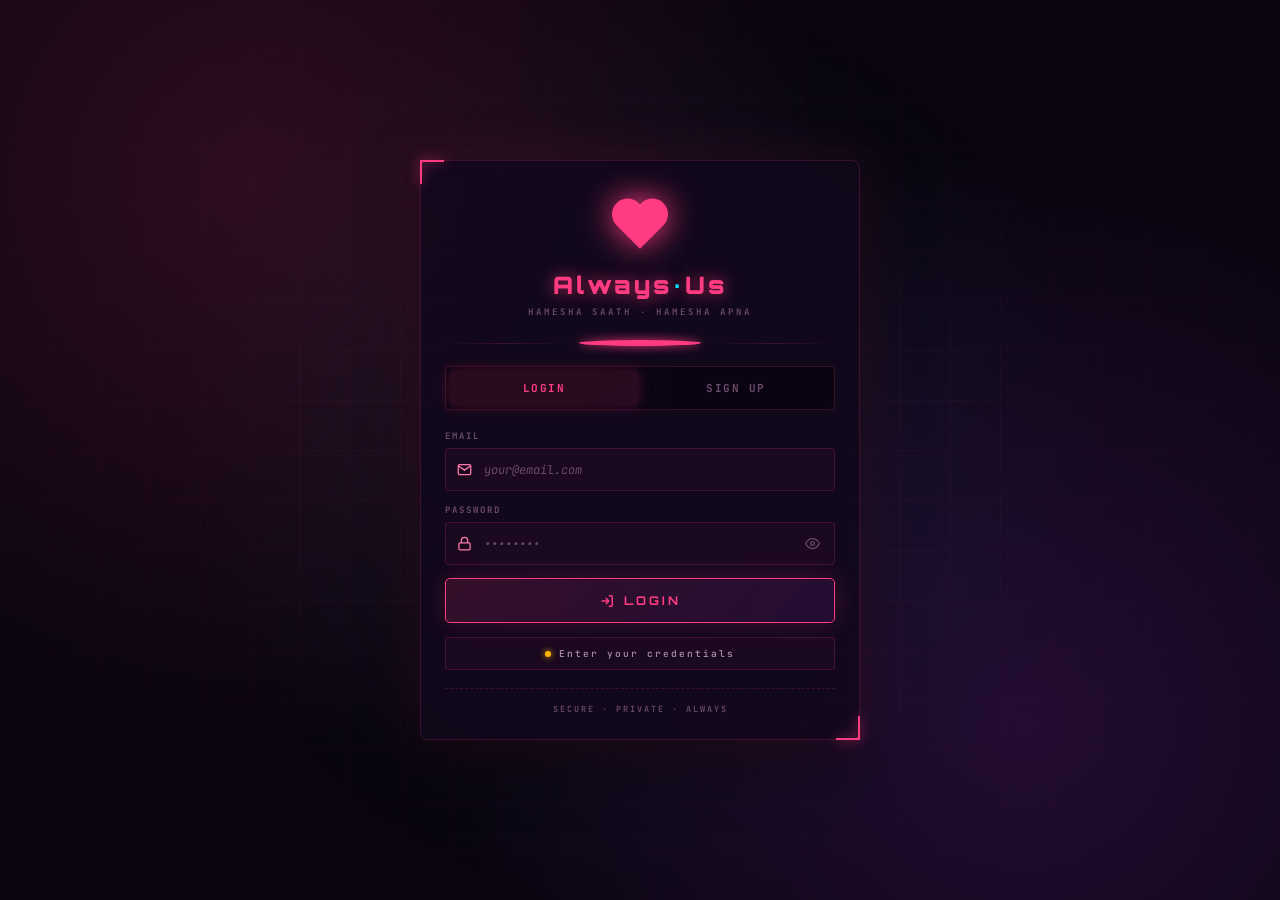
==== chat.html @ 8a45453f "Add files via upload" ====
<!DOCTYPE html>
<html lang="en">
<head>
<meta charset="UTF-8">
<meta name="viewport" content="width=device-width, initial-scale=1.0, maximum-scale=1.0, user-scalable=no">
<meta name="theme-color" content="#0a0510">
<title>AlwaysUs — Chat</title>
<link rel="stylesheet" href="style.css">
<link href="https://fonts.googleapis.com/css2?family=JetBrains+Mono:wght@300;400;500;600;700&family=Orbitron:wght@400;500;700;900&family=Cormorant+Garamond:wght@400;600;700&display=swap" rel="stylesheet">
</head>
<body>

<div class="bg-glow"></div>
<div class="bg-grid"></div>

<div class="chat-app">

  <!-- TOPBAR -->
  <header class="chat-topbar">
    <button class="back-btn" onclick="goBack()">
      <svg viewBox="0 0 24 24" fill="none" stroke="currentColor" stroke-width="2">
        <polyline points="15 18 9 12 15 6"/>
      </svg>
    </button>
    <div class="chat-avatar" id="chatAvatar">A</div>
    <div class="chat-info">
      <div class="chat-name" id="chatName">Aria</div>
      <div class="chat-status" id="chatStatus">Online</div>
    </div>
    <button class="menu-btn" onclick="toggleMenu()">
      <svg viewBox="0 0 24 24" fill="none" stroke="currentColor" stroke-width="2">
        <circle cx="12" cy="12" r="1"/>
        <circle cx="12" cy="5" r="1"/>
        <circle cx="12" cy="19" r="1"/>
      </svg>
    </button>
  </header>

  <!-- MENU DROPDOWN -->
  <div class="chat-menu" id="chatMenu">
    <div class="menu-item" onclick="changeRole()">
      <svg viewBox="0 0 24 24" fill="none" stroke="currentColor" stroke-width="2">
        <path d="M17 21v-2a4 4 0 0 0-4-4H5a4 4 0 0 0-4 4v2"/>
        <circle cx="9" cy="7" r="4"/>
      </svg>
      Change Role
    </div>
    <div class="menu-item" onclick="clearChat()">
      <svg viewBox="0 0 24 24" fill="none" stroke="currentColor" stroke-width="2">
        <polyline points="3 6 5 6 21 6"/>
        <path d="M19 6l-1 14a2 2 0 0 1-2 2H8a2 2 0 0 1-2-2L5 6"/>
      </svg>
      Clear Chat
    </div>
    <div class="menu-item danger" onclick="logout()">
      <svg viewBox="0 0 24 24" fill="none" stroke="currentColor" stroke-width="2">
        <path d="M9 21H5a2 2 0 0 1-2-2V5a2 2 0 0 1 2-2h4"/>
        <polyline points="16 17 21 12 16 7"/>
        <line x1="21" y1="12" x2="9" y2="12"/>
      </svg>
      Logout
    </div>
  </div>

  <!-- CHAT AREA -->
  <div class="chat-area" id="chatArea">
    <div class="welcome-msg">
      <div class="welcome-icon">
        <svg viewBox="0 0 24 24" fill="none" stroke="currentColor" stroke-width="1.5">
          <path d="M20.84 4.61a5.5 5.5 0 0 0-7.78 0L12 5.67l-1.06-1.06a5.5 5.5 0 0 0-7.78 7.78l1.06 1.06L12 21.23l7.78-7.78 1.06-1.06a5.5 5.5 0 0 0 0-7.78z" fill="currentColor"/>
        </svg>
      </div>
      <div class="welcome-text">Baat shuru karo 💕</div>
    </div>
  </div>

  <!-- TYPING INDICATOR -->
  <div class="typing-indicator" id="typingIndicator">
    <div class="typing-avatar" id="typingAvatar">A</div>
    <div class="typing-dots">
      <span></span><span></span><span></span>
    </div>
  </div>

  <!-- INPUT AREA -->
  <div class="chat-input-area">
    <button class="attach-btn" onclick="showAttachMenu()">
      <svg viewBox="0 0 24 24" fill="none" stroke="currentColor" stroke-width="2">
        <line x1="12" y1="5" x2="12" y2="19"/>
        <line x1="5" y1="12" x2="19" y2="12"/>
      </svg>
    </button>
    <input type="text" id="messageInput" placeholder="Message likho..." autocomplete="off"/>
    <button class="send-btn" onclick="sendMessage()">
      <svg viewBox="0 0 24 24" fill="none" stroke="currentColor" stroke-width="2">
        <line x1="22" y1="2" x2="11" y2="13"/>
        <polygon points="22 2 15 22 11 13 2 9 22 2"/>
      </svg>
    </button>
  </div>

  <!-- ATTACH MENU -->
  <div class="attach-menu" id="attachMenu">
    <div class="attach-item" onclick="document.getElementById('photoInput').click()">
      <svg viewBox="0 0 24 24" fill="none" stroke="currentColor" stroke-width="2">
        <rect x="3" y="3" width="18" height="18" rx="2"/>
        <circle cx="8.5" cy="8.5" r="1.5"/>
        <polyline points="21 15 16 10 5 21"/>
      </svg>
      <span>Photo</span>
    </div>
    <div class="attach-item" onclick="document.getElementById('fileInput').click()">
      <svg viewBox="0 0 24 24" fill="none" stroke="currentColor" stroke-width="2">
        <path d="M14 2H6a2 2 0 0 0-2 2v16a2 2 0 0 0 2 2h12a2 2 0 0 0 2-2V8z"/>
        <polyline points="14 2 14 8 20 8"/>
      </svg>
      <span>File</span>
    </div>
  </div>

  <input type="file" id="photoInput" accept="image/*" style="display:none" onchange="handlePhoto(event)"/>
  <input type="file" id="fileInput" accept=".pdf,.doc,.docx,.txt" style="display:none" onchange="handleFile(event)"/>

</div>

<script src="app.js"></script>
<script>
initHearts();
initChat();
</script>
</body>
</html>
---- style.css ----
:root {
  --bg-0: #0a0510;
  --bg-1: #12081c;
  --panel: rgba(18, 8, 28, 0.85);
  --panel-2: rgba(22, 10, 34, 0.95);
  --border: rgba(255, 60, 130, 0.18);
  --border-hi: rgba(255, 60, 130, 0.45);
  --pink: #ff3c82;
  --pink-2: #ff7bac;
  --purple: #b537f2;
  --cyan: #00e5ff;
  --text: #f5e6f0;
  --text-2: #a888a8;
  --text-3: #6b4a6b;
  --mono: 'JetBrains Mono', monospace;
  --disp: 'Orbitron', sans-serif;
  --serif: 'Cormorant Garamond', serif;
}

* { margin: 0; padding: 0; box-sizing: border-box; -webkit-tap-highlight-color: transparent; }

html, body {
  min-height: 100vh;
  background: var(--bg-0);
  color: var(--text);
  font-family: var(--mono);
  overflow-x: hidden;
}

/* BACKGROUNDS */
.bg-glow {
  position: fixed; inset: 0; z-index: 0; pointer-events: none;
  background:
    radial-gradient(circle at 20% 20%, rgba(255, 60, 130, 0.15), transparent 45%),
    radial-gradient(circle at 80% 80%, rgba(181, 55, 242, 0.15), transparent 45%),
    radial-gradient(circle at 50% 50%, rgba(0, 229, 255, 0.06), transparent 60%);
}
.bg-grid {
  position: fixed; inset: 0; z-index: 0; pointer-events: none;
  background-image:
    linear-gradient(rgba(255, 60, 130, 0.05) 1px, transparent 1px),
    linear-gradient(90deg, rgba(255, 60, 130, 0.05) 1px, transparent 1px);
  background-size: 50px 50px;
  mask-image: radial-gradient(ellipse at center, black 30%, transparent 90%);
}
.bg-hearts {
  position: fixed; inset: 0; z-index: 0; pointer-events: none;
  overflow: hidden;
}
.heart-float {
  position: absolute;
  color: var(--pink);
  opacity: 0;
  animation: floatUp linear infinite;
  filter: drop-shadow(0 0 8px var(--pink));
}
@keyframes floatUp {
  from { transform: translateY(100vh) rotate(0deg); opacity: 0; }
  10% { opacity: 0.15; }
  90% { opacity: 0.15; }
  to { transform: translateY(-100px) rotate(360deg); opacity: 0; }
}

/* LOGIN/SETUP WRAP */
.wrap {
  position: relative; z-index: 10;
  min-height: 100vh;
  display: flex; align-items: center; justify-content: center;
  padding: 20px;
}
.setup-wrap { padding: 20px 16px 40px; align-items: flex-start; }

.card {
  position: relative;
  width: 100%; max-width: 440px;
  background: var(--panel);
  border: 1px solid var(--border);
  border-radius: 8px;
  padding: 32px 24px 24px;
  backdrop-filter: blur(24px);
  box-shadow: 0 0 60px rgba(255, 60, 130, 0.12), 0 20px 60px rgba(0, 0, 0, 0.6);
  animation: fadeUp 0.6s ease-out;
}
.setup-card { max-width: 560px; padding: 28px 22px 22px; }

@keyframes fadeUp {
  from { opacity: 0; transform: translateY(20px) scale(0.98); }
  to { opacity: 1; transform: translateY(0) scale(1); }
}

.card::before, .card::after {
  content: ''; position: absolute;
  width: 22px; height: 22px;
  border: 2px solid var(--pink);
  pointer-events: none;
  filter: drop-shadow(0 0 6px var(--pink));
}
.card::before { top: -1px; left: -1px; border-right: none; border-bottom: none; }
.card::after { bottom: -1px; right: -1px; border-left: none; border-top: none; }

/* HEAD */
.head { text-align: center; margin-bottom: 22px; }
.heart-logo {
  width: 60px; height: 60px;
  margin: 0 auto 14px;
  color: var(--pink);
  filter: drop-shadow(0 0 16px var(--pink));
  animation: beat 1.5s ease-in-out infinite;
}
@keyframes beat {
  0%, 100% { transform: scale(1); }
  50% { transform: scale(1.15); }
}
.head h1 {
  font-family: var(--disp);
  font-size: 24px; font-weight: 900;
  letter-spacing: 3px;
  color: var(--pink);
  text-shadow: 0 0 16px rgba(255, 60, 130, 0.7);
  line-height: 1.1;
}
.head h1 span { color: var(--cyan); margin: 0 2px; }
.head p {
  font-size: 9px; color: var(--text-3);
  letter-spacing: 3px; margin-top: 8px;
  font-weight: 600;
}

/* DIVIDER */
.divider {
  display: flex; align-items: center; gap: 12px;
  margin-bottom: 20px;
}
.divider span {
  flex: 1; height: 1px;
  background: linear-gradient(90deg, transparent, var(--border), transparent);
}
.divider .dot {
  width: 6px; height: 6px;
  border-radius: 50%;
  background: var(--pink);
  box-shadow: 0 0 10px var(--pink);
  animation: pulse 2s infinite;
}
@keyframes pulse {
  0%, 100% { opacity: 1; transform: scale(1); }
  50% { opacity: 0.4; transform: scale(1.3); }
}

/* TABS */
.tabs {
  display: grid; grid-template-columns: 1fr 1fr;
  gap: 4px; margin-bottom: 20px;
  padding: 4px;
  background: rgba(0,0,0,0.35);
  border: 1px solid var(--border);
  border-radius: 4px;
}
.tab-btn {
  padding: 10px;
  background: transparent;
  border: none;
  color: var(--text-3);
  font-family: var(--mono);
  font-size: 11px;
  font-weight: 700;
  letter-spacing: 1.5px;
  cursor: pointer;
  border-radius: 3px;
  transition: all 0.25s;
}
.tab-btn.active {
  background: rgba(255, 60, 130, 0.12);
  color: var(--pink);
  box-shadow: 0 0 15px rgba(255, 60, 130, 0.25);
}

/* FIELDS */
.field { margin-bottom: 13px; }
.field label {
  display: block;
  font-size: 9px; color: var(--text-3);
  letter-spacing: 2px; margin-bottom: 6px;
  font-weight: 700;
  text-transform: uppercase;
}
.input-wrap { position: relative; display: flex; align-items: center; }
.input-icon {
  position: absolute; left: 12px;
  width: 15px; height: 15px;
  color: var(--pink-2);
  pointer-events: none; z-index: 2;
}
.field input, .field select {
  width: 100%;
  padding: 12px 40px 12px 38px;
  background: rgba(255, 60, 130, 0.04);
  border: 1px solid var(--border);
  border-radius: 4px;
  color: var(--text);
  font-family: var(--mono);
  font-size: 13px;
  outline: none;
  transition: all 0.25s;
}
.field select { padding-left: 38px; cursor: pointer; appearance: none; }
.field input:focus, .field select:focus {
  border-color: var(--pink);
  background: rgba(255, 60, 130, 0.08);
  box-shadow: 0 0 0 3px rgba(255, 60, 130, 0.1);
}
.field input::placeholder { color: var(--text-3); font-style: italic; font-size: 12px; }

/* DOB ROW */
.dob-row {
  display: grid;
  grid-template-columns: 1fr 1fr 1.3fr;
  gap: 6px;
}
.dob-row input { padding-left: 12px; text-align: center; }

/* GENDER */
.gender-row {
  display: grid;
  grid-template-columns: 1fr 1fr 1fr;
  gap: 6px;
  margin-top: 4px;
}
.gender-btn {
  padding: 10px 6px;
  background: rgba(255, 60, 130, 0.03);
  border: 1px solid var(--border);
  border-radius: 4px;
  color: var(--text-3);
  font-family: var(--mono);
  font-size: 10px;
  font-weight: 700;
  letter-spacing: 1px;
  cursor: pointer;
  text-align: center;
  transition: all 0.25s;
  text-transform: uppercase;
}
.gender-btn.active {
  background: rgba(255, 60, 130, 0.15);
  color: var(--pink);
  border-color: var(--pink);
  box-shadow: 0 0 12px rgba(255, 60, 130, 0.25);
}

/* TOGGLE PASS */
.toggle-pass {
  position: absolute; right: 8px;
  width: 30px; height: 30px;
  background: transparent; border: none;
  color: var(--text-3);
  cursor: pointer;
  display: flex; align-items: center; justify-content: center;
  border-radius: 3px;
  z-index: 2;
}
.toggle-pass svg { width: 15px; height: 15px; }

/* BUTTON */
.btn-main {
  position: relative;
  width: 100%;
  padding: 14px;
  margin-top: 8px;
  border-radius: 5px;
  background: linear-gradient(135deg, rgba(255, 60, 130, 0.15), rgba(181, 55, 242, 0.1));
  border: 1px solid var(--pink);
  color: var(--pink);
  font-family: var(--disp);
  font-size: 12px;
  font-weight: 700;
  letter-spacing: 3px;
  cursor: pointer;
  display: flex; align-items: center; justify-content: center;
  gap: 10px;
  overflow: hidden;
  transition: all 0.3s;
  box-shadow: 0 0 25px rgba(255, 60, 130, 0.2);
}
.btn-main svg { width: 14px; height: 14px; }
.btn-main:active:not(:disabled) { transform: scale(0.98); background: var(--pink); color: var(--bg-0); }
.btn-main:disabled { opacity: 0.4; cursor: not-allowed; }
.scan {
  position: absolute;
  top: 0; left: -100%;
  width: 100%; height: 100%;
  background: linear-gradient(90deg, transparent, rgba(255, 60, 130, 0.6), transparent);
  animation: scanBtn 3s infinite;
}
@keyframes scanBtn {
  0% { left: -100%; }
  60%, 100% { left: 100%; }
}

/* STATUS */
.status {
  display: flex; align-items: center; justify-content: center;
  gap: 8px;
  margin-top: 14px;
  padding: 9px 12px;
  background: rgba(255, 60, 130, 0.04);
  border: 1px solid var(--border);
  border-radius: 3px;
  font-size: 9.5px;
  letter-spacing: 2px;
  color: var(--text-2);
  font-weight: 600;
}
.status .dot {
  width: 6px; height: 6px;
  border-radius: 50%;
  background: #ffb400;
  box-shadow: 0 0 6px #ffb400;
  animation: pulse 1.5s infinite;
}
.status.ok { color: var(--pink); border-color: var(--pink); background: rgba(255, 60, 130, 0.08); }
.status.ok .dot { background: var(--pink); }
.status.err { color: #ff2d55; border-color: #ff2d55; background: rgba(255, 45, 85, 0.08); }
.status.err .dot { background: #ff2d55; animation: none; }

/* FORM CONTENT */
.form-content { display: none; }
.form-content.active { display: block; animation: fadeIn 0.35s; }
@keyframes fadeIn {
  from { opacity: 0; transform: translateX(10px); }
  to { opacity: 1; transform: translateX(0); }
}

/* FOOTER */
.footer {
  margin-top: 18px;
  padding-top: 14px;
  border-top: 1px dashed var(--border);
  font-size: 8.5px;
  color: var(--text-3);
  letter-spacing: 2px;
  text-align: center;
  font-weight: 600;
}

/* SHAKE */
.shake { animation: shakeAnim 0.5s; }
@keyframes shakeAnim {
  0%, 100% { transform: translateX(0); }
  20% { transform: translateX(-8px); }
  40% { transform: translateX(8px); }
  60% { transform: translateX(-5px); }
  80% { transform: translateX(5px); }
}

/* SETUP STEPS */
.setup-step { display: none; }
.setup-step.active { display: block; animation: fadeIn 0.4s; }
.step-title {
  display: flex; align-items: center; gap: 10px;
  margin-bottom: 18px;
  font-size: 11px;
  letter-spacing: 2px;
  color: var(--text);
  font-weight: 700;
  text-transform: uppercase;
}
.step-num {
  font-family: var(--disp);
  font-size: 11px;
  color: var(--bg-0);
  background: var(--pink);
  padding: 3px 8px;
  border-radius: 3px;
  box-shadow: 0 0 12px var(--pink);
}

/* CATEGORY GRID */
.category-grid {
  display: grid;
  grid-template-columns: repeat(3, 1fr);
  gap: 10px;
  margin-bottom: 20px;
}
.category-card {
  padding: 20px 10px;
  background: rgba(255, 60, 130, 0.04);
  border: 1px solid var(--border);
  border-radius: 6px;
  text-align: center;
  cursor: pointer;
  transition: all 0.3s;
}
.category-card svg {
  width: 32px; height: 32px;
  color: var(--pink-2);
  margin-bottom: 8px;
  transition: all 0.3s;
}
.category-card span {
  display: block;
  font-size: 11px;
  font-weight: 700;
  letter-spacing: 1px;
  color: var(--text-2);
  text-transform: uppercase;
}
.category-card:active, .category-card.active {
  background: rgba(255, 60, 130, 0.15);
  border-color: var(--pink);
  box-shadow: 0 0 20px rgba(255, 60, 130, 0.3);
  transform: scale(0.97);
}
.category-card.active svg { color: var(--pink); }
.category-card.active span { color: var(--pink); }

/* ROLE GRID */
.role-grid {
  display: grid;
  grid-template-columns: repeat(2, 1fr);
  gap: 8px;
  margin-bottom: 20px;
  max-height: 400px;
  overflow-y: auto;
  padding-right: 4px;
}
.role-grid::-webkit-scrollbar { width: 3px; }
.role-grid::-webkit-scrollbar-thumb { background: var(--pink); border-radius: 2px; }
.role-card {
  padding: 12px 10px;
  background: rgba(255, 60, 130, 0.04);
  border: 1px solid var(--border);
  border-radius: 6px;
  cursor: pointer;
  transition: all 0.3s;
  display: flex;
  align-items: center;
  gap: 10px;
}
.role-icon {
  font-size: 22px;
  filter: drop-shadow(0 0 6px rgba(255, 60, 130, 0.5));
}
.role-name {
  font-size: 12px;
  font-weight: 700;
  color: var(--text);
  letter-spacing: 0.5px;
}
.role-desc {
  font-size: 8.5px;
  color: var(--text-3);
  letter-spacing: 0.5px;
  margin-top: 2px;
}
.role-card:active, .role-card.active {
  background: rgba(255, 60, 130, 0.15);
  border-color: var(--pink);
  box-shadow: 0 0 15px rgba(255, 60, 130, 0.3);
  transform: scale(0.98);
}

/* NAME SUGGESTIONS */
.name-suggestions {
  display: flex;
  gap: 6px;
  flex-wrap: wrap;
  margin-bottom: 14px;
}
.name-suggestions span {
  padding: 6px 12px;
  background: rgba(255, 60, 130, 0.06);
  border: 1px solid var(--border);
  border-radius: 20px;
  font-size: 10px;
  color: var(--text-2);
  cursor: pointer;
  transition: all 0.25s;
  letter-spacing: 1px;
  font-weight: 600;
}
.name-suggestions span:active {
  background: var(--pink);
  color: var(--bg-0);
  border-color: var(--pink);
}

/* API HELP */
.api-help {
  margin-top: 6px;
  font-size: 9px;
}
.api-help a {
  color: var(--cyan);
  text-decoration: none;
  letter-spacing: 1px;
  font-weight: 600;
}

/* SETUP PROGRESS */
.setup-progress {
  display: flex;
  justify-content: center;
  gap: 8px;
  margin-top: 20px;
  padding-top: 16px;
  border-top: 1px dashed var(--border);
}
.prog-dot {
  width: 8px; height: 8px;
  border-radius: 50%;
  background: rgba(255, 60, 130, 0.2);
  transition: all 0.3s;
}
.prog-dot.active {
  background: var(--pink);
  box-shadow: 0 0 10px var(--pink);
}

/* ==================== CHAT ==================== */
.chat-app {
  position: relative; z-index: 10;
  display: flex; flex-direction: column;
  height: 100vh;
  max-width: 720px;
  margin: 0 auto;
  background: transparent;
}

.chat-topbar {
  display: flex; align-items: center; gap: 10px;
  padding: 12px 14px;
  background: var(--panel);
  border-bottom: 1px solid var(--border);
  backdrop-filter: blur(20px);
  flex-shrink: 0;
}
.back-btn, .menu-btn {
  width: 34px; height: 34px;
  background: transparent;
  border: 1px solid var(--border);
  border-radius: 4px;
  color: var(--text-2);
  display: flex; align-items: center; justify-content: center;
  cursor: pointer;
}
.back-btn svg, .menu-btn svg { width: 16px; height: 16px; }
.back-btn:active, .menu-btn:active { border-color: var(--pink); color: var(--pink); }

.chat-avatar {
  width: 38px; height: 38px;
  border-radius: 50%;
  background: linear-gradient(135deg, var(--pink), var(--purple));
  color: #fff;
  font-family: var(--disp);
  font-weight: 900;
  font-size: 14px;
  display: flex; align-items: center; justify-content: center;
  box-shadow: 0 0 15px rgba(255, 60, 130, 0.5);
  flex-shrink: 0;
}

.chat-info { flex: 1; min-width: 0; }
.chat-name {
  font-family: var(--disp);
  font-size: 13px;
  font-weight: 700;
  color: var(--pink);
  letter-spacing: 1px;
  text-shadow: 0 0 8px rgba(255, 60, 130, 0.5);
  overflow: hidden;
  text-overflow: ellipsis;
  white-space: nowrap;
}
.chat-status {
  font-size: 9px;
  color: var(--cyan);
  letter-spacing: 1.5px;
  margin-top: 2px;
  font-weight: 600;
}

.chat-menu {
  position: absolute;
  top: 60px; right: 14px;
  background: var(--panel-2);
  border: 1px solid var(--border);
  border-radius: 6px;
  padding: 6px;
  min-width: 180px;
  backdrop-filter: blur(20px);
  box-shadow: 0 10px 30px rgba(0,0,0,0.6);
  display: none;
  z-index: 100;
  animation: fadeIn 0.25s;
}
.chat-menu.show { display: block; }
.menu-item {
  display: flex; align-items: center; gap: 10px;
  padding: 10px 12px;
  color: var(--text-2);
  font-size: 11px;
  letter-spacing: 1px;
  cursor: pointer;
  border-radius: 4px;
  transition: all 0.2s;
  font-weight: 600;
}
.menu-item svg { width: 14px; height: 14px; }
.menu-item:active { background: rgba(255, 60, 130, 0.1); color: var(--pink); }
.menu-item.danger:active { background: rgba(255, 45, 85, 0.1); color: #ff2d55; }

.chat-area {
  flex: 1;
  overflow-y: auto;
  padding: 16px 14px;
  display: flex;
  flex-direction: column;
  gap: 10px;
  scroll-behavior: smooth;
}
.chat-area::-webkit-scrollbar { width: 3px; }
.chat-area::-webkit-scrollbar-thumb { background: var(--pink); border-radius: 2px; }

.welcome-msg {
  text-align: center;
  padding: 40px 20px;
}
.welcome-icon {
  width: 60px; height: 60px;
  margin: 0 auto 12px;
  color: var(--pink);
  filter: drop-shadow(0 0 16px var(--pink));
  animation: beat 1.5s ease-in-out infinite;
}
.welcome-icon svg { width: 100%; height: 100%; }
.welcome-text {
  font-size: 12px;
  color: var(--text-3);
  letter-spacing: 2px;
  font-weight: 600;
}

.msg {
  max-width: 82%;
  padding: 10px 14px;
  border-radius: 14px;
  font-size: 13px;
  line-height: 1.5;
  letter-spacing: 0.3px;
  animation: msgIn 0.3s ease-out;
  word-wrap: break-word;
  position: relative;
}
@keyframes msgIn {
  from { opacity: 0; transform: translateY(8px); }
  to { opacity: 1; transform: translateY(0); }
}

.msg.ai {
  align-self: flex-start;
  background: linear-gradient(135deg, rgba(255, 60, 130, 0.12), rgba(181, 55, 242, 0.08));
  border: 1px solid rgba(255, 60, 130, 0.25);
  border-bottom-left-radius: 4px;
  color: var(--text);
  box-shadow: 0 4px 15px rgba(255, 60, 130, 0.1);
}
.msg.user {
  align-self: flex-end;
  background: linear-gradient(135deg, rgba(0, 229, 255, 0.15), rgba(181, 55, 242, 0.1));
  border: 1px solid rgba(0, 229, 255, 0.25);
  border-bottom-right-radius: 4px;
  color: var(--text);
  box-shadow: 0 4px 15px rgba(0, 229, 255, 0.1);
}

.msg img {
  max-width: 200px;
  border-radius: 8px;
  margin-top: 4px;
  border: 1px solid rgba(255, 60, 130, 0.3);
}

.msg .msg-time {
  display: block;
  font-size: 8px;
  opacity: 0.5;
  margin-top: 4px;
  letter-spacing: 1px;
  text-align: right;
}

.typing-indicator {
  display: none;
  align-items: center;
  gap: 8px;
  padding: 8px 14px;
  flex-shrink: 0;
}
.typing-indicator.show { display: flex; }
.typing-avatar {
  width: 26px; height: 26px;
  border-radius: 50%;
  background: linear-gradient(135deg, var(--pink), var(--purple));
  color: #fff;
  font-family: var(--disp);
  font-weight: 900;
  font-size: 10px;
  display: flex; align-items: center; justify-content: center;
  box-shadow: 0 0 10px rgba(255, 60, 130, 0.5);
}
.typing-dots {
  display: flex;
  gap: 4px;
  padding: 10px 14px;
  background: rgba(255, 60, 130, 0.08);
  border: 1px solid rgba(255, 60, 130, 0.2);
  border-radius: 14px;
}
.typing-dots span {
  width: 6px; height: 6px;
  background: var(--pink);
  border-radius: 50%;
  animation: typingBounce 1.2s infinite;
}
.typing-dots span:nth-child(2) { animation-delay: 0.15s; }
.typing-dots span:nth-child(3) { animation-delay: 0.3s; }
@keyframes typingBounce {
  0%, 60%, 100% { transform: translateY(0); opacity: 0.4; }
  30% { transform: translateY(-6px); opacity: 1; }
}

.chat-input-area {
  display: flex;
  align-items: center;
  gap: 8px;
  padding: 10px 12px;
  background: var(--panel);
  border-top: 1px solid var(--border);
  backdrop-filter: blur(20px);
  flex-shrink: 0;
}
.attach-btn, .send-btn {
  width: 40px; height: 40px;
  border-radius: 50%;
  border: none;
  cursor: pointer;
  display: flex; align-items: center; justify-content: center;
  transition: all 0.25s;
  flex-shrink: 0;
}
.attach-btn {
  background: rgba(255, 60, 130, 0.1);
  border: 1px solid var(--border);
  color: var(--pink);
}
.attach-btn svg, .send-btn svg { width: 17px; height: 17px; }
.attach-btn:active { background: var(--pink); color: #fff; }

.send-btn {
  background: linear-gradient(135deg, var(--pink), var(--purple));
  color: #fff;
  box-shadow: 0 0 15px rgba(255, 60, 130, 0.5);
}
.send-btn:active { transform: scale(0.95); }

.chat-input-area input {
  flex: 1;
  padding: 11px 16px;
  background: rgba(255, 60, 130, 0.05);
  border: 1px solid var(--border);
  border-radius: 20px;
  color: var(--text);
  font-family: var(--mono);
  font-size: 13px;
  outline: none;
  transition: all 0.25s;
}
.chat-input-area input:focus {
  border-color: var(--pink);
  box-shadow: 0 0 0 3px rgba(255, 60, 130, 0.1);
}
.chat-input-area input::placeholder { color: var(--text-3); font-style: italic; font-size: 12px; }

.attach-menu {
  position: absolute;
  bottom: 70px; left: 12px;
  background: var(--panel-2);
  border: 1px solid var(--border);
  border-radius: 8px;
  padding: 6px;
  display: none;
  backdrop-filter: blur(20px);
  box-shadow: 0 10px 30px rgba(0,0,0,0.6);
  z-index: 50;
  animation: fadeIn 0.25s;
}
.attach-menu.show { display: flex; gap: 4px; }
.attach-item {
  display: flex; flex-direction: column; align-items: center; gap: 4px;
  padding: 10px 14px;
  cursor: pointer;
  border-radius: 6px;
  transition: all 0.25s;
  min-width: 70px;
}
.attach-item svg { width: 18px; height: 18px; color: var(--pink); }
.attach-item span {
  font-size: 9px;
  color: var(--text-2);
  letter-spacing: 1px;
  font-weight: 600;
  text-transform: uppercase;
}
.attach-item:active { background: rgba(255, 60, 130, 0.1); }

/* MOBILE */
@media (max-width: 500px) {
  .wrap { padding: 12px; }
  .card { padding: 26px 18px 20px; }
  .head h1 { font-size: 20px; letter-spacing: 2.5px; }
  .heart-logo { width: 52px; height: 52px; }
  .field input, .field select { padding: 11px 38px 11px 36px; font-size: 12.5px; }
  .btn-main { padding: 13px; font-size: 11px; letter-spacing: 2px; }
  .category-grid { grid-template-columns: repeat(3, 1fr); gap: 6px; }
  .category-card { padding: 14px 6px; }
  .category-card svg { width: 26px; height: 26px; }
  .category-card span { font-size: 9.5px; }
  .role-grid { grid-template-columns: repeat(2, 1fr); }
  .msg { max-width: 88%; font-size: 12.5px; }
  .chat-area { padding: 12px 10px; }
}
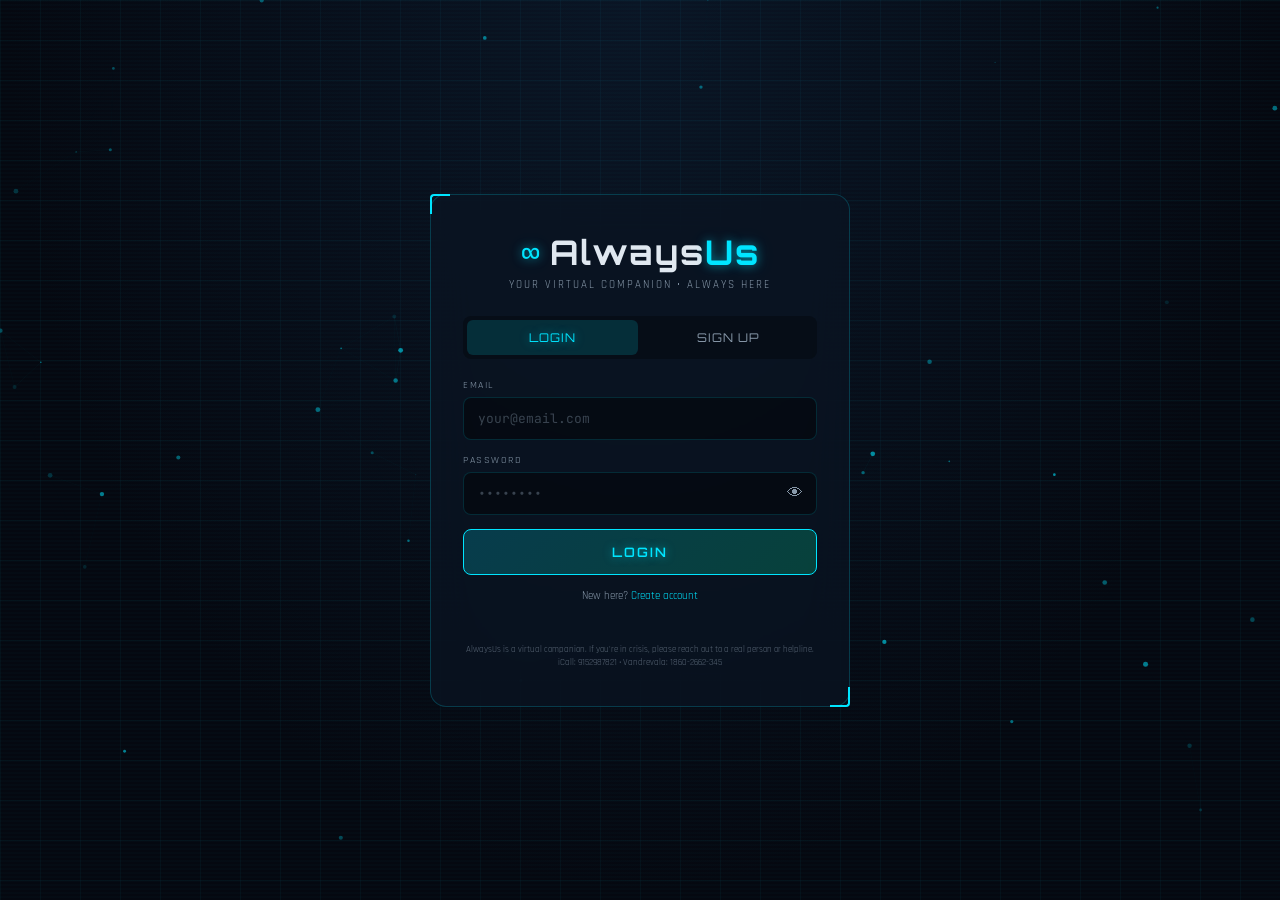
==== commit 0b2e4efc: "Add files via upload" ====
--- a/chat.html
+++ b/chat.html
@@ -1,132 +1,72 @@
 <!DOCTYPE html>
 <html lang="en">
 <head>
-<meta charset="UTF-8">
-<meta name="viewport" content="width=device-width, initial-scale=1.0, maximum-scale=1.0, user-scalable=no">
-<meta name="theme-color" content="#0a0510">
-<title>AlwaysUs — Chat</title>
-<link rel="stylesheet" href="style.css">
-<link href="https://fonts.googleapis.com/css2?family=JetBrains+Mono:wght@300;400;500;600;700&family=Orbitron:wght@400;500;700;900&family=Cormorant+Garamond:wght@400;600;700&display=swap" rel="stylesheet">
+    <meta charset="UTF-8">
+    <meta name="viewport" content="width=device-width, initial-scale=1.0, maximum-scale=1.0, user-scalable=no">
+    <title>Chat • AlwaysUs</title>
+    <link rel="manifest" href="manifest.json">
+    <link rel="preconnect" href="https://fonts.googleapis.com">
+    <link rel="preconnect" href="https://fonts.gstatic.com" crossorigin>
+    <link href="https://fonts.googleapis.com/css2?family=Orbitron:wght@400;600;700;900&family=JetBrains+Mono:wght@300;400;500;600&family=Rajdhani:wght@400;500;600;700&display=swap" rel="stylesheet">
+    <link rel="stylesheet" href="style.css">
 </head>
 <body>
+    <div class="cyber-bg">
+        <div class="grid"></div>
+        <canvas id="particles-canvas"></canvas>
+        <div class="scanline"></div>
+    </div>
 
-<div class="bg-glow"></div>
-<div class="bg-grid"></div>
+    <div id="app">
+        <div id="chat-screen" class="screen active">
+            <!-- Topbar -->
+            <div class="chat-topbar">
+                <div class="topbar-left">
+                    <div class="avatar" id="chat-avatar">A</div>
+                    <div class="topbar-info">
+                        <span class="companion-name" id="chat-name">Aria</span>
+                        <span class="status"><span class="online-dot"></span> Online</span>
+                    </div>
+                </div>
+                <div class="topbar-right">
+                    <button id="menu-toggle" class="icon-btn">☰</button>
+                </div>
+            </div>
 
-<div class="chat-app">
+            <!-- Menu dropdown -->
+            <div id="menu-dropdown" class="menu-dropdown">
+                <button id="menu-change-role">🔄 Change Role</button>
+                <button id="menu-clear-chat">🗑 Clear Chat</button>
+                <button id="menu-logout">🚪 Logout</button>
+            </div>
 
-  <!-- TOPBAR -->
-  <header class="chat-topbar">
-    <button class="back-btn" onclick="goBack()">
-      <svg viewBox="0 0 24 24" fill="none" stroke="currentColor" stroke-width="2">
-        <polyline points="15 18 9 12 15 6"/>
-      </svg>
-    </button>
-    <div class="chat-avatar" id="chatAvatar">A</div>
-    <div class="chat-info">
-      <div class="chat-name" id="chatName">Aria</div>
-      <div class="chat-status" id="chatStatus">Online</div>
+            <!-- Chat messages -->
+            <div class="chat-area" id="chat-area">
+                <!-- Messages injected by JS -->
+            </div>
+
+            <!-- Typing indicator -->
+            <div class="typing-indicator" id="typing-indicator">
+                <span class="dot"></span><span class="dot"></span><span class="dot"></span>
+            </div>
+
+            <!-- Input area -->
+            <div class="chat-input-area">
+                <button id="attach-btn" class="icon-btn attach-btn">+</button>
+                <div id="attach-menu" class="attach-menu">
+                    <button id="attach-photo">📷 Photo</button>
+                    <button id="attach-file">📎 File</button>
+                </div>
+                <input type="text" id="message-input" placeholder="Type a message..." autocomplete="off">
+                <button id="send-btn" class="send-btn">➤</button>
+            </div>
+
+            <!-- Hidden file inputs -->
+            <input type="file" id="photo-input" accept="image/*" hidden>
+            <input type="file" id="file-input" accept=".txt,.md,.json,.csv,.log,.js,.py,.html,.css" hidden>
+        </div>
     </div>
-    <button class="menu-btn" onclick="toggleMenu()">
-      <svg viewBox="0 0 24 24" fill="none" stroke="currentColor" stroke-width="2">
-        <circle cx="12" cy="12" r="1"/>
-        <circle cx="12" cy="5" r="1"/>
-        <circle cx="12" cy="19" r="1"/>
-      </svg>
-    </button>
-  </header>
 
-  <!-- MENU DROPDOWN -->
-  <div class="chat-menu" id="chatMenu">
-    <div class="menu-item" onclick="changeRole()">
-      <svg viewBox="0 0 24 24" fill="none" stroke="currentColor" stroke-width="2">
-        <path d="M17 21v-2a4 4 0 0 0-4-4H5a4 4 0 0 0-4 4v2"/>
-        <circle cx="9" cy="7" r="4"/>
-      </svg>
-      Change Role
-    </div>
-    <div class="menu-item" onclick="clearChat()">
-      <svg viewBox="0 0 24 24" fill="none" stroke="currentColor" stroke-width="2">
-        <polyline points="3 6 5 6 21 6"/>
-        <path d="M19 6l-1 14a2 2 0 0 1-2 2H8a2 2 0 0 1-2-2L5 6"/>
-      </svg>
-      Clear Chat
-    </div>
-    <div class="menu-item danger" onclick="logout()">
-      <svg viewBox="0 0 24 24" fill="none" stroke="currentColor" stroke-width="2">
-        <path d="M9 21H5a2 2 0 0 1-2-2V5a2 2 0 0 1 2-2h4"/>
-        <polyline points="16 17 21 12 16 7"/>
-        <line x1="21" y1="12" x2="9" y2="12"/>
-      </svg>
-      Logout
-    </div>
-  </div>
-
-  <!-- CHAT AREA -->
-  <div class="chat-area" id="chatArea">
-    <div class="welcome-msg">
-      <div class="welcome-icon">
-        <svg viewBox="0 0 24 24" fill="none" stroke="currentColor" stroke-width="1.5">
-          <path d="M20.84 4.61a5.5 5.5 0 0 0-7.78 0L12 5.67l-1.06-1.06a5.5 5.5 0 0 0-7.78 7.78l1.06 1.06L12 21.23l7.78-7.78 1.06-1.06a5.5 5.5 0 0 0 0-7.78z" fill="currentColor"/>
-        </svg>
-      </div>
-      <div class="welcome-text">Baat shuru karo 💕</div>
-    </div>
-  </div>
-
-  <!-- TYPING INDICATOR -->
-  <div class="typing-indicator" id="typingIndicator">
-    <div class="typing-avatar" id="typingAvatar">A</div>
-    <div class="typing-dots">
-      <span></span><span></span><span></span>
-    </div>
-  </div>
-
-  <!-- INPUT AREA -->
-  <div class="chat-input-area">
-    <button class="attach-btn" onclick="showAttachMenu()">
-      <svg viewBox="0 0 24 24" fill="none" stroke="currentColor" stroke-width="2">
-        <line x1="12" y1="5" x2="12" y2="19"/>
-        <line x1="5" y1="12" x2="19" y2="12"/>
-      </svg>
-    </button>
-    <input type="text" id="messageInput" placeholder="Message likho..." autocomplete="off"/>
-    <button class="send-btn" onclick="sendMessage()">
-      <svg viewBox="0 0 24 24" fill="none" stroke="currentColor" stroke-width="2">
-        <line x1="22" y1="2" x2="11" y2="13"/>
-        <polygon points="22 2 15 22 11 13 2 9 22 2"/>
-      </svg>
-    </button>
-  </div>
-
-  <!-- ATTACH MENU -->
-  <div class="attach-menu" id="attachMenu">
-    <div class="attach-item" onclick="document.getElementById('photoInput').click()">
-      <svg viewBox="0 0 24 24" fill="none" stroke="currentColor" stroke-width="2">
-        <rect x="3" y="3" width="18" height="18" rx="2"/>
-        <circle cx="8.5" cy="8.5" r="1.5"/>
-        <polyline points="21 15 16 10 5 21"/>
-      </svg>
-      <span>Photo</span>
-    </div>
-    <div class="attach-item" onclick="document.getElementById('fileInput').click()">
-      <svg viewBox="0 0 24 24" fill="none" stroke="currentColor" stroke-width="2">
-        <path d="M14 2H6a2 2 0 0 0-2 2v16a2 2 0 0 0 2 2h12a2 2 0 0 0 2-2V8z"/>
-        <polyline points="14 2 14 8 20 8"/>
-      </svg>
-      <span>File</span>
-    </div>
-  </div>
-
-  <input type="file" id="photoInput" accept="image/*" style="display:none" onchange="handlePhoto(event)"/>
-  <input type="file" id="fileInput" accept=".pdf,.doc,.docx,.txt" style="display:none" onchange="handleFile(event)"/>
-
-</div>
-
-<script src="app.js"></script>
-<script>
-initHearts();
-initChat();
-</script>
+    <script src="app.js"></script>
 </body>
 </html>
--- a/style.css
+++ b/style.css
@@ -1,832 +1,981 @@
+/* ========== RESET & VARIABLES ========== */
+*, *::before, *::after {
+    box-sizing: border-box;
+    margin: 0;
+    padding: 0;
+}
+
 :root {
-  --bg-0: #0a0510;
-  --bg-1: #12081c;
-  --panel: rgba(18, 8, 28, 0.85);
-  --panel-2: rgba(22, 10, 34, 0.95);
-  --border: rgba(255, 60, 130, 0.18);
-  --border-hi: rgba(255, 60, 130, 0.45);
-  --pink: #ff3c82;
-  --pink-2: #ff7bac;
-  --purple: #b537f2;
-  --cyan: #00e5ff;
-  --text: #f5e6f0;
-  --text-2: #a888a8;
-  --text-3: #6b4a6b;
-  --mono: 'JetBrains Mono', monospace;
-  --disp: 'Orbitron', sans-serif;
-  --serif: 'Cormorant Garamond', serif;
-}
-
-* { margin: 0; padding: 0; box-sizing: border-box; -webkit-tap-highlight-color: transparent; }
+    --bg: #050810;
+    --bg2: #0a0f1a;
+    --cyan: #00e5ff;
+    --green: #00ffaa;
+    --text: #e0e8f0;
+    --text-dim: #8899aa;
+    --glass: rgba(10, 20, 35, 0.7);
+    --glass-border: rgba(0, 229, 255, 0.2);
+    --glow-cyan: 0 0 10px rgba(0, 229, 255, 0.5), 0 0 20px rgba(0, 229, 255, 0.2);
+    --glow-green: 0 0 10px rgba(0, 255, 170, 0.5), 0 0 20px rgba(0, 255, 170, 0.2);
+    --font-head: 'Orbitron', sans-serif;
+    --font-body: 'JetBrains Mono', monospace;
+    --font-alt: 'Rajdhani', sans-serif;
+}
 
 html, body {
-  min-height: 100vh;
-  background: var(--bg-0);
-  color: var(--text);
-  font-family: var(--mono);
-  overflow-x: hidden;
-}
-
-/* BACKGROUNDS */
-.bg-glow {
-  position: fixed; inset: 0; z-index: 0; pointer-events: none;
-  background:
-    radial-gradient(circle at 20% 20%, rgba(255, 60, 130, 0.15), transparent 45%),
-    radial-gradient(circle at 80% 80%, rgba(181, 55, 242, 0.15), transparent 45%),
-    radial-gradient(circle at 50% 50%, rgba(0, 229, 255, 0.06), transparent 60%);
-}
-.bg-grid {
-  position: fixed; inset: 0; z-index: 0; pointer-events: none;
-  background-image:
-    linear-gradient(rgba(255, 60, 130, 0.05) 1px, transparent 1px),
-    linear-gradient(90deg, rgba(255, 60, 130, 0.05) 1px, transparent 1px);
-  background-size: 50px 50px;
-  mask-image: radial-gradient(ellipse at center, black 30%, transparent 90%);
-}
-.bg-hearts {
-  position: fixed; inset: 0; z-index: 0; pointer-events: none;
-  overflow: hidden;
-}
-.heart-float {
-  position: absolute;
-  color: var(--pink);
-  opacity: 0;
-  animation: floatUp linear infinite;
-  filter: drop-shadow(0 0 8px var(--pink));
-}
-@keyframes floatUp {
-  from { transform: translateY(100vh) rotate(0deg); opacity: 0; }
-  10% { opacity: 0.15; }
-  90% { opacity: 0.15; }
-  to { transform: translateY(-100px) rotate(360deg); opacity: 0; }
-}
-
-/* LOGIN/SETUP WRAP */
-.wrap {
-  position: relative; z-index: 10;
-  min-height: 100vh;
-  display: flex; align-items: center; justify-content: center;
-  padding: 20px;
-}
-.setup-wrap { padding: 20px 16px 40px; align-items: flex-start; }
-
-.card {
-  position: relative;
-  width: 100%; max-width: 440px;
-  background: var(--panel);
-  border: 1px solid var(--border);
-  border-radius: 8px;
-  padding: 32px 24px 24px;
-  backdrop-filter: blur(24px);
-  box-shadow: 0 0 60px rgba(255, 60, 130, 0.12), 0 20px 60px rgba(0, 0, 0, 0.6);
-  animation: fadeUp 0.6s ease-out;
-}
-.setup-card { max-width: 560px; padding: 28px 22px 22px; }
-
-@keyframes fadeUp {
-  from { opacity: 0; transform: translateY(20px) scale(0.98); }
-  to { opacity: 1; transform: translateY(0) scale(1); }
-}
-
-.card::before, .card::after {
-  content: ''; position: absolute;
-  width: 22px; height: 22px;
-  border: 2px solid var(--pink);
-  pointer-events: none;
-  filter: drop-shadow(0 0 6px var(--pink));
-}
-.card::before { top: -1px; left: -1px; border-right: none; border-bottom: none; }
-.card::after { bottom: -1px; right: -1px; border-left: none; border-top: none; }
-
-/* HEAD */
-.head { text-align: center; margin-bottom: 22px; }
-.heart-logo {
-  width: 60px; height: 60px;
-  margin: 0 auto 14px;
-  color: var(--pink);
-  filter: drop-shadow(0 0 16px var(--pink));
-  animation: beat 1.5s ease-in-out infinite;
-}
-@keyframes beat {
-  0%, 100% { transform: scale(1); }
-  50% { transform: scale(1.15); }
-}
-.head h1 {
-  font-family: var(--disp);
-  font-size: 24px; font-weight: 900;
-  letter-spacing: 3px;
-  color: var(--pink);
-  text-shadow: 0 0 16px rgba(255, 60, 130, 0.7);
-  line-height: 1.1;
-}
-.head h1 span { color: var(--cyan); margin: 0 2px; }
-.head p {
-  font-size: 9px; color: var(--text-3);
-  letter-spacing: 3px; margin-top: 8px;
-  font-weight: 600;
-}
-
-/* DIVIDER */
-.divider {
-  display: flex; align-items: center; gap: 12px;
-  margin-bottom: 20px;
-}
-.divider span {
-  flex: 1; height: 1px;
-  background: linear-gradient(90deg, transparent, var(--border), transparent);
-}
-.divider .dot {
-  width: 6px; height: 6px;
-  border-radius: 50%;
-  background: var(--pink);
-  box-shadow: 0 0 10px var(--pink);
-  animation: pulse 2s infinite;
-}
+    height: 100%;
+    overflow: hidden;
+    background: var(--bg);
+    color: var(--text);
+    font-family: var(--font-body);
+    -webkit-font-smoothing: antialiased;
+}
+
+/* ========== CYBER BACKGROUND ========== */
+.cyber-bg {
+    position: fixed;
+    inset: 0;
+    z-index: 0;
+    pointer-events: none;
+    background: radial-gradient(ellipse at 50% 0%, #0a1525 0%, #050810 70%);
+}
+
+.grid {
+    position: absolute;
+    inset: 0;
+    background-image: 
+        linear-gradient(rgba(0, 229, 255, 0.04) 1px, transparent 1px),
+        linear-gradient(90deg, rgba(0, 229, 255, 0.04) 1px, transparent 1px);
+    background-size: 40px 40px;
+    animation: gridScroll 20s linear infinite;
+}
+
+@keyframes gridScroll {
+    0% { transform: translate(0, 0); }
+    100% { transform: translate(40px, 40px); }
+}
+
+#particles-canvas {
+    position: absolute;
+    inset: 0;
+    width: 100%;
+    height: 100%;
+}
+
+.scanline {
+    position: absolute;
+    inset: 0;
+    background: repeating-linear-gradient(
+        0deg,
+        transparent,
+        transparent 2px,
+        rgba(0, 229, 255, 0.015) 2px,
+        rgba(0, 229, 255, 0.015) 4px
+    );
+    animation: scan 8s linear infinite;
+}
+
+@keyframes scan {
+    0% { opacity: 0.6; }
+    50% { opacity: 1; }
+    100% { opacity: 0.6; }
+}
+
+/* ========== APP CONTAINER ========== */
+#app {
+    position: relative;
+    z-index: 1;
+    height: 100%;
+    display: flex;
+    flex-direction: column;
+}
+
+.screen {
+    display: none;
+    flex: 1;
+    overflow-y: auto;
+    padding: 20px;
+    align-items: center;
+    justify-content: center;
+}
+
+.screen.active {
+    display: flex;
+}
+
+/* ========== GLASS CARD ========== */
+.glass-card {
+    background: var(--glass);
+    backdrop-filter: blur(20px);
+    -webkit-backdrop-filter: blur(20px);
+    border: 1px solid var(--glass-border);
+    border-radius: 16px;
+    padding: 28px 24px;
+    width: 100%;
+    max-width: 420px;
+    position: relative;
+}
+
+.corner-brackets::before,
+.corner-brackets::after {
+    content: '';
+    position: absolute;
+    width: 20px;
+    height: 20px;
+    border-color: var(--cyan);
+    border-style: solid;
+    pointer-events: none;
+}
+
+.corner-brackets::before {
+    top: -1px;
+    left: -1px;
+    border-width: 2px 0 0 2px;
+    border-radius: 4px 0 0 0;
+}
+
+.corner-brackets::after {
+    bottom: -1px;
+    right: -1px;
+    border-width: 0 2px 2px 0;
+    border-radius: 0 0 4px 0;
+}
+
+/* ========== AUTH SCREEN ========== */
+.auth-card {
+    margin: auto;
+}
+
+.logo {
+    display: flex;
+    align-items: center;
+    justify-content: center;
+    gap: 10px;
+    margin-bottom: 4px;
+}
+
+.logo-icon {
+    font-size: 32px;
+    color: var(--cyan);
+    text-shadow: var(--glow-cyan);
+}
+
+.logo-text {
+    font-family: var(--font-head);
+    font-size: 28px;
+    font-weight: 700;
+    letter-spacing: 2px;
+}
+
+.accent {
+    color: var(--cyan);
+    text-shadow: var(--glow-cyan);
+}
+
+.tagline {
+    text-align: center;
+    font-size: 11px;
+    color: var(--text-dim);
+    font-family: var(--font-alt);
+    letter-spacing: 2px;
+    text-transform: uppercase;
+    margin-bottom: 24px;
+}
+
+/* Tabs */
+.tabs {
+    display: flex;
+    gap: 4px;
+    background: rgba(0, 0, 0, 0.3);
+    border-radius: 8px;
+    padding: 4px;
+    margin-bottom: 20px;
+}
+
+.tab {
+    flex: 1;
+    padding: 10px;
+    background: transparent;
+    border: none;
+    color: var(--text-dim);
+    font-family: var(--font-head);
+    font-size: 12px;
+    letter-spacing: 1px;
+    cursor: pointer;
+    border-radius: 6px;
+    transition: all 0.3s;
+}
+
+.tab.active {
+    background: rgba(0, 229, 255, 0.15);
+    color: var(--cyan);
+    text-shadow: 0 0 8px rgba(0, 229, 255, 0.5);
+}
+
+/* Forms */
+.auth-form {
+    display: none;
+    flex-direction: column;
+    gap: 14px;
+}
+
+.auth-form.active {
+    display: flex;
+}
+
+.input-group {
+    display: flex;
+    flex-direction: column;
+    gap: 6px;
+}
+
+.input-group label {
+    font-size: 10px;
+    color: var(--text-dim);
+    font-family: var(--font-alt);
+    letter-spacing: 1.5px;
+    text-transform: uppercase;
+}
+
+.input-group input,
+.input-group select {
+    background: rgba(0, 0, 0, 0.4);
+    border: 1px solid rgba(0, 229, 255, 0.15);
+    border-radius: 8px;
+    padding: 12px 14px;
+    color: var(--text);
+    font-family: var(--font-body);
+    font-size: 13px;
+    outline: none;
+    transition: all 0.3s;
+    width: 100%;
+}
+
+.input-group input:focus,
+.input-group select:focus {
+    border-color: var(--cyan);
+    box-shadow: 0 0 0 2px rgba(0, 229, 255, 0.1), var(--glow-cyan);
+}
+
+.input-group input::placeholder {
+    color: rgba(136, 153, 170, 0.4);
+}
+
+.password-wrapper {
+    position: relative;
+}
+
+.toggle-pw {
+    position: absolute;
+    right: 10px;
+    top: 50%;
+    transform: translateY(-50%);
+    background: none;
+    border: none;
+    color: var(--text-dim);
+    cursor: pointer;
+    font-size: 16px;
+    padding: 4px;
+}
+
+/* Buttons */
+.btn-primary {
+    background: linear-gradient(135deg, rgba(0, 229, 255, 0.2), rgba(0, 255, 170, 0.2));
+    border: 1px solid var(--cyan);
+    border-radius: 8px;
+    padding: 14px;
+    color: var(--cyan);
+    font-family: var(--font-head);
+    font-size: 13px;
+    font-weight: 600;
+    letter-spacing: 2px;
+    cursor: pointer;
+    transition: all 0.3s;
+    text-shadow: 0 0 8px rgba(0, 229, 255, 0.5);
+}
+
+.btn-primary:hover {
+    background: linear-gradient(135deg, rgba(0, 229, 255, 0.35), rgba(0, 255, 170, 0.35));
+    box-shadow: var(--glow-cyan);
+    transform: translateY(-1px);
+}
+
+.btn-primary:active {
+    transform: translateY(0);
+}
+
+.btn-secondary {
+    background: transparent;
+    border: 1px solid rgba(136, 153, 170, 0.3);
+    border-radius: 8px;
+    padding: 14px;
+    color: var(--text-dim);
+    font-family: var(--font-head);
+    font-size: 13px;
+    letter-spacing: 2px;
+    cursor: pointer;
+    transition: all 0.3s;
+}
+
+.btn-secondary:hover:not(:disabled) {
+    border-color: var(--text-dim);
+    color: var(--text);
+}
+
+.btn-secondary:disabled {
+    opacity: 0.3;
+    cursor: not-allowed;
+}
+
+.switch-hint {
+    text-align: center;
+    font-size: 11px;
+    color: var(--text-dim);
+    font-family: var(--font-alt);
+}
+
+.switch-hint a {
+    color: var(--cyan);
+    text-decoration: none;
+    cursor: pointer;
+}
+
+.error-msg {
+    color: #ff4466;
+    font-size: 11px;
+    text-align: center;
+    min-height: 16px;
+    font-family: var(--font-alt);
+    margin-top: 8px;
+}
+
+.disclaimer {
+    font-size: 9px;
+    color: var(--text-dim);
+    text-align: center;
+    margin-top: 16px;
+    line-height: 1.5;
+    font-family: var(--font-alt);
+    opacity: 0.6;
+}
+
+/* ========== SETUP SCREEN ========== */
+.setup-card {
+    max-width: 480px;
+    margin: auto;
+}
+
+.setup-header {
+    text-align: center;
+    margin-bottom: 24px;
+}
+
+.setup-header h2 {
+    font-size: 20px;
+    letter-spacing: 3px;
+    color: var(--cyan);
+    text-shadow: var(--glow-cyan);
+    margin-bottom: 16px;
+}
+
+.progress-dots {
+    display: flex;
+    justify-content: center;
+    gap: 12px;
+}
+
+.dot {
+    width: 32px;
+    height: 32px;
+    border-radius: 50%;
+    border: 2px solid rgba(0, 229, 255, 0.2);
+    display: flex;
+    align-items: center;
+    justify-content: center;
+    font-size: 12px;
+    font-family: var(--font-head);
+    color: var(--text-dim);
+    transition: all 0.3s;
+}
+
+.dot.active {
+    border-color: var(--cyan);
+    color: var(--cyan);
+    box-shadow: var(--glow-cyan);
+    background: rgba(0, 229, 255, 0.1);
+}
+
+.dot.done {
+    border-color: var(--green);
+    color: var(--green);
+    background: rgba(0, 255, 170, 0.1);
+}
+
+.setup-step {
+    display: none;
+    animation: fadeIn 0.3s ease;
+}
+
+.setup-step.active {
+    display: block;
+}
+
+@keyframes fadeIn {
+    from { opacity: 0; transform: translateY(8px); }
+    to { opacity: 1; transform: translateY(0); }
+}
+
+.step-title {
+    font-family: var(--font-alt);
+    font-size: 16px;
+    color: var(--text);
+    margin-bottom: 16px;
+    text-align: center;
+    letter-spacing: 1px;
+}
+
+.category-grid {
+    display: grid;
+    grid-template-columns: repeat(3, 1fr);
+    gap: 12px;
+}
+
+.category-btn {
+    background: rgba(0, 0, 0, 0.4);
+    border: 1px solid rgba(0, 229, 255, 0.15);
+    border-radius: 12px;
+    padding: 20px 8px;
+    display: flex;
+    flex-direction: column;
+    align-items: center;
+    gap: 8px;
+    cursor: pointer;
+    transition: all 0.3s;
+    color: var(--text);
+}
+
+.category-btn:hover {
+    border-color: var(--cyan);
+    box-shadow: var(--glow-cyan);
+    transform: translateY(-2px);
+}
+
+.category-btn.selected {
+    border-color: var(--green);
+    box-shadow: var(--glow-green);
+    background: rgba(0, 255, 170, 0.08);
+}
+
+.cat-icon {
+    font-size: 28px;
+}
+
+.cat-label {
+    font-family: var(--font-alt);
+    font-size: 13px;
+    letter-spacing: 1px;
+}
+
+.role-grid {
+    display: grid;
+    grid-template-columns: repeat(3, 1fr);
+    gap: 8px;
+    max-height: 260px;
+    overflow-y: auto;
+    padding-right: 4px;
+}
+
+.role-grid::-webkit-scrollbar {
+    width: 4px;
+}
+
+.role-grid::-webkit-scrollbar-thumb {
+    background: rgba(0, 229, 255, 0.3);
+    border-radius: 4px;
+}
+
+.role-btn {
+    background: rgba(0, 0, 0, 0.4);
+    border: 1px solid rgba(0, 229, 255, 0.15);
+    border-radius: 8px;
+    padding: 12px 6px;
+    font-family: var(--font-alt);
+    font-size: 12px;
+    color: var(--text);
+    cursor: pointer;
+    transition: all 0.3s;
+    letter-spacing: 0.5px;
+}
+
+.role-btn:hover {
+    border-color: var(--cyan);
+    box-shadow: var(--glow-cyan);
+}
+
+.role-btn.selected {
+    border-color: var(--green);
+    box-shadow: var(--glow-green);
+    background: rgba(0, 255, 170, 0.08);
+}
+
+.suggestions {
+    display: flex;
+    flex-wrap: wrap;
+    gap: 6px;
+    margin-top: 6px;
+}
+
+.sugg {
+    font-size: 11px;
+    padding: 4px 10px;
+    border-radius: 12px;
+    background: rgba(0, 229, 255, 0.08);
+    border: 1px solid rgba(0, 229, 255, 0.2);
+    color: var(--text-dim);
+    cursor: pointer;
+    transition: all 0.2s;
+    font-family: var(--font-alt);
+}
+
+.sugg:hover {
+    border-color: var(--cyan);
+    color: var(--cyan);
+}
+
+.hint {
+    font-size: 10px;
+    color: var(--text-dim);
+    font-family: var(--font-alt);
+}
+
+.hint a {
+    color: var(--cyan);
+    text-decoration: none;
+}
+
+.setup-nav {
+    display: flex;
+    gap: 12px;
+    margin-top: 24px;
+}
+
+.setup-nav button {
+    flex: 1;
+}
+
+/* ========== CHAT SCREEN ========== */
+#chat-screen {
+    padding: 0;
+    display: none;
+    flex-direction: column;
+    height: 100%;
+    overflow: hidden;
+    max-width: 100%;
+}
+
+#chat-screen.active {
+    display: flex;
+}
+
+.chat-topbar {
+    display: flex;
+    align-items: center;
+    justify-content: space-between;
+    padding: 12px 16px;
+    background: rgba(5, 8, 16, 0.85);
+    backdrop-filter: blur(20px);
+    border-bottom: 1px solid var(--glass-border);
+    flex-shrink: 0;
+    position: relative;
+    z-index: 10;
+}
+
+.topbar-left {
+    display: flex;
+    align-items: center;
+    gap: 12px;
+}
+
+.avatar {
+    width: 40px;
+    height: 40px;
+    border-radius: 50%;
+    background: linear-gradient(135deg, rgba(0, 229, 255, 0.3), rgba(0, 255, 170, 0.3));
+    border: 2px solid var(--cyan);
+    display: flex;
+    align-items: center;
+    justify-content: center;
+    font-family: var(--font-head);
+    font-size: 16px;
+    color: var(--cyan);
+    text-shadow: 0 0 8px rgba(0, 229, 255, 0.5);
+    box-shadow: var(--glow-cyan);
+}
+
+.topbar-info {
+    display: flex;
+    flex-direction: column;
+    gap: 2px;
+}
+
+.companion-name {
+    font-family: var(--font-head);
+    font-size: 14px;
+    color: var(--text);
+    letter-spacing: 1px;
+}
+
+.status {
+    font-size: 10px;
+    color: var(--green);
+    display: flex;
+    align-items: center;
+    gap: 5px;
+    font-family: var(--font-alt);
+}
+
+.online-dot {
+    width: 6px;
+    height: 6px;
+    border-radius: 50%;
+    background: var(--green);
+    box-shadow: 0 0 6px var(--green);
+    animation: pulse 2s infinite;
+}
+
 @keyframes pulse {
-  0%, 100% { opacity: 1; transform: scale(1); }
-  50% { opacity: 0.4; transform: scale(1.3); }
-}
-
-/* TABS */
-.tabs {
-  display: grid; grid-template-columns: 1fr 1fr;
-  gap: 4px; margin-bottom: 20px;
-  padding: 4px;
-  background: rgba(0,0,0,0.35);
-  border: 1px solid var(--border);
-  border-radius: 4px;
-}
-.tab-btn {
-  padding: 10px;
-  background: transparent;
-  border: none;
-  color: var(--text-3);
-  font-family: var(--mono);
-  font-size: 11px;
-  font-weight: 700;
-  letter-spacing: 1.5px;
-  cursor: pointer;
-  border-radius: 3px;
-  transition: all 0.25s;
-}
-.tab-btn.active {
-  background: rgba(255, 60, 130, 0.12);
-  color: var(--pink);
-  box-shadow: 0 0 15px rgba(255, 60, 130, 0.25);
-}
-
-/* FIELDS */
-.field { margin-bottom: 13px; }
-.field label {
-  display: block;
-  font-size: 9px; color: var(--text-3);
-  letter-spacing: 2px; margin-bottom: 6px;
-  font-weight: 700;
-  text-transform: uppercase;
-}
-.input-wrap { position: relative; display: flex; align-items: center; }
-.input-icon {
-  position: absolute; left: 12px;
-  width: 15px; height: 15px;
-  color: var(--pink-2);
-  pointer-events: none; z-index: 2;
-}
-.field input, .field select {
-  width: 100%;
-  padding: 12px 40px 12px 38px;
-  background: rgba(255, 60, 130, 0.04);
-  border: 1px solid var(--border);
-  border-radius: 4px;
-  color: var(--text);
-  font-family: var(--mono);
-  font-size: 13px;
-  outline: none;
-  transition: all 0.25s;
-}
-.field select { padding-left: 38px; cursor: pointer; appearance: none; }
-.field input:focus, .field select:focus {
-  border-color: var(--pink);
-  background: rgba(255, 60, 130, 0.08);
-  box-shadow: 0 0 0 3px rgba(255, 60, 130, 0.1);
-}
-.field input::placeholder { color: var(--text-3); font-style: italic; font-size: 12px; }
-
-/* DOB ROW */
-.dob-row {
-  display: grid;
-  grid-template-columns: 1fr 1fr 1.3fr;
-  gap: 6px;
-}
-.dob-row input { padding-left: 12px; text-align: center; }
-
-/* GENDER */
-.gender-row {
-  display: grid;
-  grid-template-columns: 1fr 1fr 1fr;
-  gap: 6px;
-  margin-top: 4px;
-}
-.gender-btn {
-  padding: 10px 6px;
-  background: rgba(255, 60, 130, 0.03);
-  border: 1px solid var(--border);
-  border-radius: 4px;
-  color: var(--text-3);
-  font-family: var(--mono);
-  font-size: 10px;
-  font-weight: 700;
-  letter-spacing: 1px;
-  cursor: pointer;
-  text-align: center;
-  transition: all 0.25s;
-  text-transform: uppercase;
-}
-.gender-btn.active {
-  background: rgba(255, 60, 130, 0.15);
-  color: var(--pink);
-  border-color: var(--pink);
-  box-shadow: 0 0 12px rgba(255, 60, 130, 0.25);
-}
-
-/* TOGGLE PASS */
-.toggle-pass {
-  position: absolute; right: 8px;
-  width: 30px; height: 30px;
-  background: transparent; border: none;
-  color: var(--text-3);
-  cursor: pointer;
-  display: flex; align-items: center; justify-content: center;
-  border-radius: 3px;
-  z-index: 2;
-}
-.toggle-pass svg { width: 15px; height: 15px; }
-
-/* BUTTON */
-.btn-main {
-  position: relative;
-  width: 100%;
-  padding: 14px;
-  margin-top: 8px;
-  border-radius: 5px;
-  background: linear-gradient(135deg, rgba(255, 60, 130, 0.15), rgba(181, 55, 242, 0.1));
-  border: 1px solid var(--pink);
-  color: var(--pink);
-  font-family: var(--disp);
-  font-size: 12px;
-  font-weight: 700;
-  letter-spacing: 3px;
-  cursor: pointer;
-  display: flex; align-items: center; justify-content: center;
-  gap: 10px;
-  overflow: hidden;
-  transition: all 0.3s;
-  box-shadow: 0 0 25px rgba(255, 60, 130, 0.2);
-}
-.btn-main svg { width: 14px; height: 14px; }
-.btn-main:active:not(:disabled) { transform: scale(0.98); background: var(--pink); color: var(--bg-0); }
-.btn-main:disabled { opacity: 0.4; cursor: not-allowed; }
-.scan {
-  position: absolute;
-  top: 0; left: -100%;
-  width: 100%; height: 100%;
-  background: linear-gradient(90deg, transparent, rgba(255, 60, 130, 0.6), transparent);
-  animation: scanBtn 3s infinite;
-}
-@keyframes scanBtn {
-  0% { left: -100%; }
-  60%, 100% { left: 100%; }
-}
-
-/* STATUS */
-.status {
-  display: flex; align-items: center; justify-content: center;
-  gap: 8px;
-  margin-top: 14px;
-  padding: 9px 12px;
-  background: rgba(255, 60, 130, 0.04);
-  border: 1px solid var(--border);
-  border-radius: 3px;
-  font-size: 9.5px;
-  letter-spacing: 2px;
-  color: var(--text-2);
-  font-weight: 600;
-}
-.status .dot {
-  width: 6px; height: 6px;
-  border-radius: 50%;
-  background: #ffb400;
-  box-shadow: 0 0 6px #ffb400;
-  animation: pulse 1.5s infinite;
-}
-.status.ok { color: var(--pink); border-color: var(--pink); background: rgba(255, 60, 130, 0.08); }
-.status.ok .dot { background: var(--pink); }
-.status.err { color: #ff2d55; border-color: #ff2d55; background: rgba(255, 45, 85, 0.08); }
-.status.err .dot { background: #ff2d55; animation: none; }
-
-/* FORM CONTENT */
-.form-content { display: none; }
-.form-content.active { display: block; animation: fadeIn 0.35s; }
-@keyframes fadeIn {
-  from { opacity: 0; transform: translateX(10px); }
-  to { opacity: 1; transform: translateX(0); }
-}
-
-/* FOOTER */
-.footer {
-  margin-top: 18px;
-  padding-top: 14px;
-  border-top: 1px dashed var(--border);
-  font-size: 8.5px;
-  color: var(--text-3);
-  letter-spacing: 2px;
-  text-align: center;
-  font-weight: 600;
-}
-
-/* SHAKE */
-.shake { animation: shakeAnim 0.5s; }
-@keyframes shakeAnim {
-  0%, 100% { transform: translateX(0); }
-  20% { transform: translateX(-8px); }
-  40% { transform: translateX(8px); }
-  60% { transform: translateX(-5px); }
-  80% { transform: translateX(5px); }
-}
-
-/* SETUP STEPS */
-.setup-step { display: none; }
-.setup-step.active { display: block; animation: fadeIn 0.4s; }
-.step-title {
-  display: flex; align-items: center; gap: 10px;
-  margin-bottom: 18px;
-  font-size: 11px;
-  letter-spacing: 2px;
-  color: var(--text);
-  font-weight: 700;
-  text-transform: uppercase;
-}
-.step-num {
-  font-family: var(--disp);
-  font-size: 11px;
-  color: var(--bg-0);
-  background: var(--pink);
-  padding: 3px 8px;
-  border-radius: 3px;
-  box-shadow: 0 0 12px var(--pink);
-}
-
-/* CATEGORY GRID */
-.category-grid {
-  display: grid;
-  grid-template-columns: repeat(3, 1fr);
-  gap: 10px;
-  margin-bottom: 20px;
-}
-.category-card {
-  padding: 20px 10px;
-  background: rgba(255, 60, 130, 0.04);
-  border: 1px solid var(--border);
-  border-radius: 6px;
-  text-align: center;
-  cursor: pointer;
-  transition: all 0.3s;
-}
-.category-card svg {
-  width: 32px; height: 32px;
-  color: var(--pink-2);
-  margin-bottom: 8px;
-  transition: all 0.3s;
-}
-.category-card span {
-  display: block;
-  font-size: 11px;
-  font-weight: 700;
-  letter-spacing: 1px;
-  color: var(--text-2);
-  text-transform: uppercase;
-}
-.category-card:active, .category-card.active {
-  background: rgba(255, 60, 130, 0.15);
-  border-color: var(--pink);
-  box-shadow: 0 0 20px rgba(255, 60, 130, 0.3);
-  transform: scale(0.97);
-}
-.category-card.active svg { color: var(--pink); }
-.category-card.active span { color: var(--pink); }
-
-/* ROLE GRID */
-.role-grid {
-  display: grid;
-  grid-template-columns: repeat(2, 1fr);
-  gap: 8px;
-  margin-bottom: 20px;
-  max-height: 400px;
-  overflow-y: auto;
-  padding-right: 4px;
-}
-.role-grid::-webkit-scrollbar { width: 3px; }
-.role-grid::-webkit-scrollbar-thumb { background: var(--pink); border-radius: 2px; }
-.role-card {
-  padding: 12px 10px;
-  background: rgba(255, 60, 130, 0.04);
-  border: 1px solid var(--border);
-  border-radius: 6px;
-  cursor: pointer;
-  transition: all 0.3s;
-  display: flex;
-  align-items: center;
-  gap: 10px;
-}
-.role-icon {
-  font-size: 22px;
-  filter: drop-shadow(0 0 6px rgba(255, 60, 130, 0.5));
-}
-.role-name {
-  font-size: 12px;
-  font-weight: 700;
-  color: var(--text);
-  letter-spacing: 0.5px;
-}
-.role-desc {
-  font-size: 8.5px;
-  color: var(--text-3);
-  letter-spacing: 0.5px;
-  margin-top: 2px;
-}
-.role-card:active, .role-card.active {
-  background: rgba(255, 60, 130, 0.15);
-  border-color: var(--pink);
-  box-shadow: 0 0 15px rgba(255, 60, 130, 0.3);
-  transform: scale(0.98);
-}
-
-/* NAME SUGGESTIONS */
-.name-suggestions {
-  display: flex;
-  gap: 6px;
-  flex-wrap: wrap;
-  margin-bottom: 14px;
-}
-.name-suggestions span {
-  padding: 6px 12px;
-  background: rgba(255, 60, 130, 0.06);
-  border: 1px solid var(--border);
-  border-radius: 20px;
-  font-size: 10px;
-  color: var(--text-2);
-  cursor: pointer;
-  transition: all 0.25s;
-  letter-spacing: 1px;
-  font-weight: 600;
-}
-.name-suggestions span:active {
-  background: var(--pink);
-  color: var(--bg-0);
-  border-color: var(--pink);
-}
-
-/* API HELP */
-.api-help {
-  margin-top: 6px;
-  font-size: 9px;
-}
-.api-help a {
-  color: var(--cyan);
-  text-decoration: none;
-  letter-spacing: 1px;
-  font-weight: 600;
-}
-
-/* SETUP PROGRESS */
-.setup-progress {
-  display: flex;
-  justify-content: center;
-  gap: 8px;
-  margin-top: 20px;
-  padding-top: 16px;
-  border-top: 1px dashed var(--border);
-}
-.prog-dot {
-  width: 8px; height: 8px;
-  border-radius: 50%;
-  background: rgba(255, 60, 130, 0.2);
-  transition: all 0.3s;
-}
-.prog-dot.active {
-  background: var(--pink);
-  box-shadow: 0 0 10px var(--pink);
-}
-
-/* ==================== CHAT ==================== */
-.chat-app {
-  position: relative; z-index: 10;
-  display: flex; flex-direction: column;
-  height: 100vh;
-  max-width: 720px;
-  margin: 0 auto;
-  background: transparent;
-}
-
-.chat-topbar {
-  display: flex; align-items: center; gap: 10px;
-  padding: 12px 14px;
-  background: var(--panel);
-  border-bottom: 1px solid var(--border);
-  backdrop-filter: blur(20px);
-  flex-shrink: 0;
-}
-.back-btn, .menu-btn {
-  width: 34px; height: 34px;
-  background: transparent;
-  border: 1px solid var(--border);
-  border-radius: 4px;
-  color: var(--text-2);
-  display: flex; align-items: center; justify-content: center;
-  cursor: pointer;
-}
-.back-btn svg, .menu-btn svg { width: 16px; height: 16px; }
-.back-btn:active, .menu-btn:active { border-color: var(--pink); color: var(--pink); }
-
-.chat-avatar {
-  width: 38px; height: 38px;
-  border-radius: 50%;
-  background: linear-gradient(135deg, var(--pink), var(--purple));
-  color: #fff;
-  font-family: var(--disp);
-  font-weight: 900;
-  font-size: 14px;
-  display: flex; align-items: center; justify-content: center;
-  box-shadow: 0 0 15px rgba(255, 60, 130, 0.5);
-  flex-shrink: 0;
-}
-
-.chat-info { flex: 1; min-width: 0; }
-.chat-name {
-  font-family: var(--disp);
-  font-size: 13px;
-  font-weight: 700;
-  color: var(--pink);
-  letter-spacing: 1px;
-  text-shadow: 0 0 8px rgba(255, 60, 130, 0.5);
-  overflow: hidden;
-  text-overflow: ellipsis;
-  white-space: nowrap;
-}
-.chat-status {
-  font-size: 9px;
-  color: var(--cyan);
-  letter-spacing: 1.5px;
-  margin-top: 2px;
-  font-weight: 600;
-}
-
-.chat-menu {
-  position: absolute;
-  top: 60px; right: 14px;
-  background: var(--panel-2);
-  border: 1px solid var(--border);
-  border-radius: 6px;
-  padding: 6px;
-  min-width: 180px;
-  backdrop-filter: blur(20px);
-  box-shadow: 0 10px 30px rgba(0,0,0,0.6);
-  display: none;
-  z-index: 100;
-  animation: fadeIn 0.25s;
-}
-.chat-menu.show { display: block; }
-.menu-item {
-  display: flex; align-items: center; gap: 10px;
-  padding: 10px 12px;
-  color: var(--text-2);
-  font-size: 11px;
-  letter-spacing: 1px;
-  cursor: pointer;
-  border-radius: 4px;
-  transition: all 0.2s;
-  font-weight: 600;
-}
-.menu-item svg { width: 14px; height: 14px; }
-.menu-item:active { background: rgba(255, 60, 130, 0.1); color: var(--pink); }
-.menu-item.danger:active { background: rgba(255, 45, 85, 0.1); color: #ff2d55; }
-
+    0%, 100% { opacity: 1; }
+    50% { opacity: 0.4; }
+}
+
+.icon-btn {
+    background: transparent;
+    border: 1px solid rgba(0, 229, 255, 0.2);
+    border-radius: 8px;
+    color: var(--text);
+    width: 36px;
+    height: 36px;
+    display: flex;
+    align-items: center;
+    justify-content: center;
+    cursor: pointer;
+    font-size: 16px;
+    transition: all 0.3s;
+}
+
+.icon-btn:hover {
+    border-color: var(--cyan);
+    box-shadow: var(--glow-cyan);
+}
+
+/* Menu dropdown */
+.menu-dropdown {
+    position: absolute;
+    top: 60px;
+    right: 16px;
+    background: rgba(10, 20, 35, 0.95);
+    backdrop-filter: blur(20px);
+    border: 1px solid var(--glass-border);
+    border-radius: 10px;
+    padding: 6px;
+    display: none;
+    flex-direction: column;
+    gap: 2px;
+    z-index: 100;
+    min-width: 160px;
+    box-shadow: 0 8px 32px rgba(0, 0, 0, 0.5);
+}
+
+.menu-dropdown.open {
+    display: flex;
+}
+
+.menu-dropdown button {
+    background: transparent;
+    border: none;
+    color: var(--text);
+    padding: 10px 14px;
+    text-align: left;
+    font-family: var(--font-alt);
+    font-size: 13px;
+    cursor: pointer;
+    border-radius: 6px;
+    transition: all 0.2s;
+}
+
+.menu-dropdown button:hover {
+    background: rgba(0, 229, 255, 0.1);
+    color: var(--cyan);
+}
+
+/* Chat area */
 .chat-area {
-  flex: 1;
-  overflow-y: auto;
-  padding: 16px 14px;
-  display: flex;
-  flex-direction: column;
-  gap: 10px;
-  scroll-behavior: smooth;
-}
-.chat-area::-webkit-scrollbar { width: 3px; }
-.chat-area::-webkit-scrollbar-thumb { background: var(--pink); border-radius: 2px; }
-
-.welcome-msg {
-  text-align: center;
-  padding: 40px 20px;
-}
-.welcome-icon {
-  width: 60px; height: 60px;
-  margin: 0 auto 12px;
-  color: var(--pink);
-  filter: drop-shadow(0 0 16px var(--pink));
-  animation: beat 1.5s ease-in-out infinite;
-}
-.welcome-icon svg { width: 100%; height: 100%; }
-.welcome-text {
-  font-size: 12px;
-  color: var(--text-3);
-  letter-spacing: 2px;
-  font-weight: 600;
-}
-
-.msg {
-  max-width: 82%;
-  padding: 10px 14px;
-  border-radius: 14px;
-  font-size: 13px;
-  line-height: 1.5;
-  letter-spacing: 0.3px;
-  animation: msgIn 0.3s ease-out;
-  word-wrap: break-word;
-  position: relative;
-}
+    flex: 1;
+    overflow-y: auto;
+    padding: 16px;
+    display: flex;
+    flex-direction: column;
+    gap: 10px;
+    scroll-behavior: smooth;
+}
+
+.chat-area::-webkit-scrollbar {
+    width: 4px;
+}
+
+.chat-area::-webkit-scrollbar-thumb {
+    background: rgba(0, 229, 255, 0.2);
+    border-radius: 4px;
+}
+
+.message {
+    max-width: 80%;
+    padding: 10px 14px;
+    border-radius: 14px;
+    font-size: 13px;
+    line-height: 1.5;
+    animation: msgIn 0.3s ease;
+    word-wrap: break-word;
+    position: relative;
+}
+
 @keyframes msgIn {
-  from { opacity: 0; transform: translateY(8px); }
-  to { opacity: 1; transform: translateY(0); }
-}
-
-.msg.ai {
-  align-self: flex-start;
-  background: linear-gradient(135deg, rgba(255, 60, 130, 0.12), rgba(181, 55, 242, 0.08));
-  border: 1px solid rgba(255, 60, 130, 0.25);
-  border-bottom-left-radius: 4px;
-  color: var(--text);
-  box-shadow: 0 4px 15px rgba(255, 60, 130, 0.1);
-}
-.msg.user {
-  align-self: flex-end;
-  background: linear-gradient(135deg, rgba(0, 229, 255, 0.15), rgba(181, 55, 242, 0.1));
-  border: 1px solid rgba(0, 229, 255, 0.25);
-  border-bottom-right-radius: 4px;
-  color: var(--text);
-  box-shadow: 0 4px 15px rgba(0, 229, 255, 0.1);
-}
-
-.msg img {
-  max-width: 200px;
-  border-radius: 8px;
-  margin-top: 4px;
-  border: 1px solid rgba(255, 60, 130, 0.3);
-}
-
-.msg .msg-time {
-  display: block;
-  font-size: 8px;
-  opacity: 0.5;
-  margin-top: 4px;
-  letter-spacing: 1px;
-  text-align: right;
-}
-
+    from { opacity: 0; transform: translateY(8px); }
+    to { opacity: 1; transform: translateY(0); }
+}
+
+.message.ai {
+    align-self: flex-start;
+    background: rgba(0, 229, 255, 0.08);
+    border: 1px solid rgba(0, 229, 255, 0.15);
+    border-bottom-left-radius: 4px;
+    color: var(--text);
+}
+
+.message.user {
+    align-self: flex-end;
+    background: rgba(0, 255, 170, 0.12);
+    border: 1px solid rgba(0, 255, 170, 0.2);
+    border-bottom-right-radius: 4px;
+    color: var(--text);
+}
+
+.message img {
+    max-width: 100%;
+    border-radius: 8px;
+    margin-top: 4px;
+}
+
+.message .msg-time {
+    font-size: 9px;
+    color: var(--text-dim);
+    margin-top: 4px;
+    display: block;
+    text-align: right;
+    font-family: var(--font-alt);
+}
+
+/* Typing indicator */
 .typing-indicator {
-  display: none;
-  align-items: center;
-  gap: 8px;
-  padding: 8px 14px;
-  flex-shrink: 0;
-}
-.typing-indicator.show { display: flex; }
-.typing-avatar {
-  width: 26px; height: 26px;
-  border-radius: 50%;
-  background: linear-gradient(135deg, var(--pink), var(--purple));
-  color: #fff;
-  font-family: var(--disp);
-  font-weight: 900;
-  font-size: 10px;
-  display: flex; align-items: center; justify-content: center;
-  box-shadow: 0 0 10px rgba(255, 60, 130, 0.5);
-}
-.typing-dots {
-  display: flex;
-  gap: 4px;
-  padding: 10px 14px;
-  background: rgba(255, 60, 130, 0.08);
-  border: 1px solid rgba(255, 60, 130, 0.2);
-  border-radius: 14px;
-}
-.typing-dots span {
-  width: 6px; height: 6px;
-  background: var(--pink);
-  border-radius: 50%;
-  animation: typingBounce 1.2s infinite;
-}
-.typing-dots span:nth-child(2) { animation-delay: 0.15s; }
-.typing-dots span:nth-child(3) { animation-delay: 0.3s; }
-@keyframes typingBounce {
-  0%, 60%, 100% { transform: translateY(0); opacity: 0.4; }
-  30% { transform: translateY(-6px); opacity: 1; }
-}
-
+    display: none;
+    align-items: center;
+    gap: 4px;
+    padding: 8px 16px;
+    margin-left: 16px;
+    margin-bottom: 4px;
+}
+
+.typing-indicator.show {
+    display: flex;
+}
+
+.typing-indicator .dot {
+    width: 6px;
+    height: 6px;
+    border-radius: 50%;
+    background: var(--cyan);
+    animation: typing 1.4s infinite;
+}
+
+.typing-indicator .dot:nth-child(2) { animation-delay: 0.2s; }
+.typing-indicator .dot:nth-child(3) { animation-delay: 0.4s; }
+
+@keyframes typing {
+    0%, 60%, 100% { transform: translateY(0); opacity: 0.4; }
+    30% { transform: translateY(-6px); opacity: 1; }
+}
+
+/* Input area */
 .chat-input-area {
-  display: flex;
-  align-items: center;
-  gap: 8px;
-  padding: 10px 12px;
-  background: var(--panel);
-  border-top: 1px solid var(--border);
-  backdrop-filter: blur(20px);
-  flex-shrink: 0;
-}
-.attach-btn, .send-btn {
-  width: 40px; height: 40px;
-  border-radius: 50%;
-  border: none;
-  cursor: pointer;
-  display: flex; align-items: center; justify-content: center;
-  transition: all 0.25s;
-  flex-shrink: 0;
-}
+    display: flex;
+    align-items: center;
+    gap: 8px;
+    padding: 10px 16px;
+    padding-bottom: calc(10px + env(safe-area-inset-bottom, 0px));
+    background: rgba(5, 8, 16, 0.9);
+    backdrop-filter: blur(20px);
+    border-top: 1px solid var(--glass-border);
+    flex-shrink: 0;
+    position: relative;
+}
+
+#message-input {
+    flex: 1;
+    background: rgba(0, 0, 0, 0.4);
+    border: 1px solid rgba(0, 229, 255, 0.15);
+    border-radius: 20px;
+    padding: 10px 16px;
+    color: var(--text);
+    font-family: var(--font-body);
+    font-size: 13px;
+    outline: none;
+    transition: all 0.3s;
+}
+
+#message-input:focus {
+    border-color: var(--cyan);
+    box-shadow: 0 0 0 2px rgba(0, 229, 255, 0.1);
+}
+
+#message-input::placeholder {
+    color: rgba(136, 153, 170, 0.4);
+}
+
+.send-btn {
+    width: 40px;
+    height: 40px;
+    border-radius: 50%;
+    background: linear-gradient(135deg, var(--cyan), var(--green));
+    border: none;
+    color: var(--bg);
+    font-size: 16px;
+    cursor: pointer;
+    display: flex;
+    align-items: center;
+    justify-content: center;
+    transition: all 0.3s;
+    box-shadow: var(--glow-cyan);
+    flex-shrink: 0;
+}
+
+.send-btn:hover {
+    transform: scale(1.05);
+    box-shadow: 0 0 20px rgba(0, 229, 255, 0.6);
+}
+
+.send-btn:active {
+    transform: scale(0.95);
+}
+
 .attach-btn {
-  background: rgba(255, 60, 130, 0.1);
-  border: 1px solid var(--border);
-  color: var(--pink);
-}
-.attach-btn svg, .send-btn svg { width: 17px; height: 17px; }
-.attach-btn:active { background: var(--pink); color: #fff; }
-
-.send-btn {
-  background: linear-gradient(135deg, var(--pink), var(--purple));
-  color: #fff;
-  box-shadow: 0 0 15px rgba(255, 60, 130, 0.5);
-}
-.send-btn:active { transform: scale(0.95); }
-
-.chat-input-area input {
-  flex: 1;
-  padding: 11px 16px;
-  background: rgba(255, 60, 130, 0.05);
-  border: 1px solid var(--border);
-  border-radius: 20px;
-  color: var(--text);
-  font-family: var(--mono);
-  font-size: 13px;
-  outline: none;
-  transition: all 0.25s;
-}
-.chat-input-area input:focus {
-  border-color: var(--pink);
-  box-shadow: 0 0 0 3px rgba(255, 60, 130, 0.1);
-}
-.chat-input-area input::placeholder { color: var(--text-3); font-style: italic; font-size: 12px; }
+    font-size: 20px;
+    font-weight: 300;
+    flex-shrink: 0;
+}
 
 .attach-menu {
-  position: absolute;
-  bottom: 70px; left: 12px;
-  background: var(--panel-2);
-  border: 1px solid var(--border);
-  border-radius: 8px;
-  padding: 6px;
-  display: none;
-  backdrop-filter: blur(20px);
-  box-shadow: 0 10px 30px rgba(0,0,0,0.6);
-  z-index: 50;
-  animation: fadeIn 0.25s;
-}
-.attach-menu.show { display: flex; gap: 4px; }
-.attach-item {
-  display: flex; flex-direction: column; align-items: center; gap: 4px;
-  padding: 10px 14px;
-  cursor: pointer;
-  border-radius: 6px;
-  transition: all 0.25s;
-  min-width: 70px;
-}
-.attach-item svg { width: 18px; height: 18px; color: var(--pink); }
-.attach-item span {
-  font-size: 9px;
-  color: var(--text-2);
-  letter-spacing: 1px;
-  font-weight: 600;
-  text-transform: uppercase;
-}
-.attach-item:active { background: rgba(255, 60, 130, 0.1); }
-
-/* MOBILE */
-@media (max-width: 500px) {
-  .wrap { padding: 12px; }
-  .card { padding: 26px 18px 20px; }
-  .head h1 { font-size: 20px; letter-spacing: 2.5px; }
-  .heart-logo { width: 52px; height: 52px; }
-  .field input, .field select { padding: 11px 38px 11px 36px; font-size: 12.5px; }
-  .btn-main { padding: 13px; font-size: 11px; letter-spacing: 2px; }
-  .category-grid { grid-template-columns: repeat(3, 1fr); gap: 6px; }
-  .category-card { padding: 14px 6px; }
-  .category-card svg { width: 26px; height: 26px; }
-  .category-card span { font-size: 9.5px; }
-  .role-grid { grid-template-columns: repeat(2, 1fr); }
-  .msg { max-width: 88%; font-size: 12.5px; }
-  .chat-area { padding: 12px 10px; }
+    position: absolute;
+    bottom: 70px;
+    left: 16px;
+    background: rgba(10, 20, 35, 0.95);
+    backdrop-filter: blur(20px);
+    border: 1px solid var(--glass-border);
+    border-radius: 10px;
+    padding: 6px;
+    display: none;
+    flex-direction: column;
+    gap: 2px;
+    z-index: 100;
+    min-width: 140px;
+}
+
+.attach-menu.open {
+    display: flex;
+}
+
+.attach-menu button {
+    background: transparent;
+    border: none;
+    color: var(--text);
+    padding: 10px 14px;
+    text-align: left;
+    font-family: var(--font-alt);
+    font-size: 13px;
+    cursor: pointer;
+    border-radius: 6px;
+    transition: all 0.2s;
+}
+
+.attach-menu button:hover {
+    background: rgba(0, 229, 255, 0.1);
+    color: var(--cyan);
+}
+
+/* ========== RESPONSIVE ========== */
+@media (max-width: 480px) {
+    .glass-card {
+        padding: 22px 18px;
+        border-radius: 12px;
+    }
+
+    .logo-text {
+        font-size: 24px;
+    }
+
+    .category-grid {
+        gap: 8px;
+    }
+
+    .category-btn {
+        padding: 16px 4px;
+    }
+
+    .cat-icon {
+        font-size: 24px;
+    }
+
+    .cat-label {
+        font-size: 11px;
+    }
+
+    .role-grid {
+        grid-template-columns: repeat(2, 1fr);
+        gap: 6px;
+    }
+
+    .role-btn {
+        font-size: 11px;
+        padding: 10px 4px;
+    }
+
+    .message {
+        max-width: 88%;
+        font-size: 12px;
+    }
+
+    .chat-area {
+        padding: 12px;
+    }
+
+    .chat-input-area {
+        padding: 8px 12px;
+        padding-bottom: calc(8px + env(safe-area-inset-bottom, 0px));
+    }
+}
+
+@media (min-width: 768px) {
+    .glass-card {
+        padding: 36px 32px;
+    }
+
+    .logo-text {
+        font-size: 34px;
+    }
+
+    .message {
+        max-width: 65%;
+    }
+
+    .chat-area {
+        padding: 20px 10%;
+    }
 }
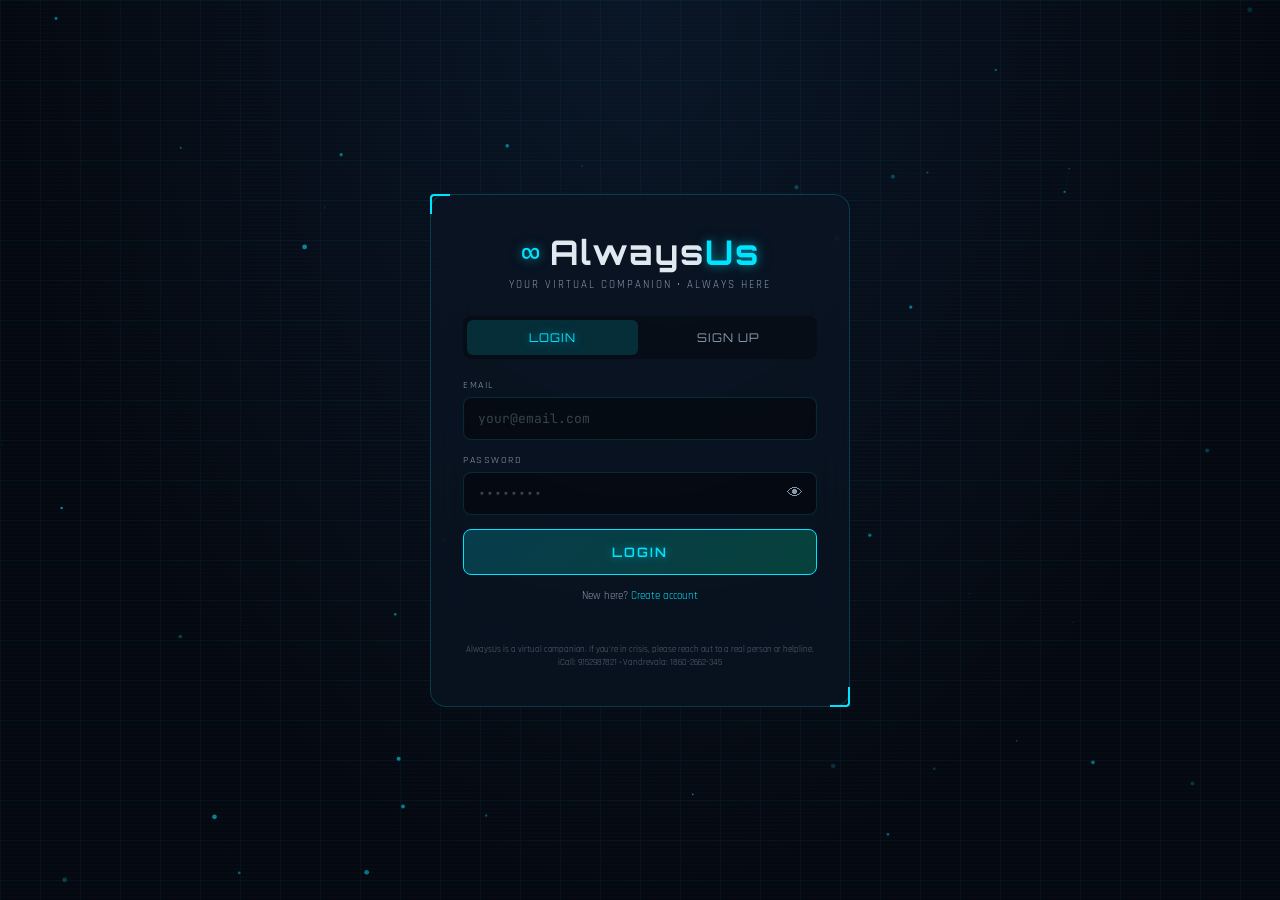
==== commit acb6b081: "Add files via upload" ====
--- a/chat.html
+++ b/chat.html
@@ -4,6 +4,7 @@
     <meta charset="UTF-8">
     <meta name="viewport" content="width=device-width, initial-scale=1.0, maximum-scale=1.0, user-scalable=no">
     <title>Chat • AlwaysUs</title>
+    <meta name="theme-color" content="#050810">
     <link rel="manifest" href="manifest.json">
     <link rel="preconnect" href="https://fonts.googleapis.com">
     <link rel="preconnect" href="https://fonts.gstatic.com" crossorigin>
@@ -19,7 +20,6 @@
 
     <div id="app">
         <div id="chat-screen" class="screen active">
-            <!-- Topbar -->
             <div class="chat-topbar">
                 <div class="topbar-left">
                     <div class="avatar" id="chat-avatar">A</div>
@@ -33,24 +33,18 @@
                 </div>
             </div>
 
-            <!-- Menu dropdown -->
             <div id="menu-dropdown" class="menu-dropdown">
                 <button id="menu-change-role">🔄 Change Role</button>
                 <button id="menu-clear-chat">🗑 Clear Chat</button>
                 <button id="menu-logout">🚪 Logout</button>
             </div>
 
-            <!-- Chat messages -->
-            <div class="chat-area" id="chat-area">
-                <!-- Messages injected by JS -->
-            </div>
+            <div class="chat-area" id="chat-area"></div>
 
-            <!-- Typing indicator -->
             <div class="typing-indicator" id="typing-indicator">
                 <span class="dot"></span><span class="dot"></span><span class="dot"></span>
             </div>
 
-            <!-- Input area -->
             <div class="chat-input-area">
                 <button id="attach-btn" class="icon-btn attach-btn">+</button>
                 <div id="attach-menu" class="attach-menu">
@@ -61,7 +55,6 @@
                 <button id="send-btn" class="send-btn">➤</button>
             </div>
 
-            <!-- Hidden file inputs -->
             <input type="file" id="photo-input" accept="image/*" hidden>
             <input type="file" id="file-input" accept=".txt,.md,.json,.csv,.log,.js,.py,.html,.css" hidden>
         </div>
--- a/style.css
+++ b/style.css
@@ -1,4 +1,3 @@
-/* ========== RESET & VARIABLES ========== */
 *, *::before, *::after {
     box-sizing: border-box;
     margin: 0;
@@ -30,7 +29,6 @@
     -webkit-font-smoothing: antialiased;
 }
 
-/* ========== CYBER BACKGROUND ========== */
 .cyber-bg {
     position: fixed;
     inset: 0;
@@ -80,7 +78,6 @@
     100% { opacity: 0.6; }
 }
 
-/* ========== APP CONTAINER ========== */
 #app {
     position: relative;
     z-index: 1;
@@ -102,7 +99,6 @@
     display: flex;
 }
 
-/* ========== GLASS CARD ========== */
 .glass-card {
     background: var(--glass);
     backdrop-filter: blur(20px);
@@ -140,10 +136,7 @@
     border-radius: 0 0 4px 0;
 }
 
-/* ========== AUTH SCREEN ========== */
-.auth-card {
-    margin: auto;
-}
+.auth-card { margin: auto; }
 
 .logo {
     display: flex;
@@ -164,6 +157,7 @@
     font-size: 28px;
     font-weight: 700;
     letter-spacing: 2px;
+    color: var(--text);
 }
 
 .accent {
@@ -181,7 +175,6 @@
     margin-bottom: 24px;
 }
 
-/* Tabs */
 .tabs {
     display: flex;
     gap: 4px;
@@ -211,7 +204,6 @@
     text-shadow: 0 0 8px rgba(0, 229, 255, 0.5);
 }
 
-/* Forms */
 .auth-form {
     display: none;
     flex-direction: column;
@@ -277,7 +269,6 @@
     padding: 4px;
 }
 
-/* Buttons */
 .btn-primary {
     background: linear-gradient(135deg, rgba(0, 229, 255, 0.2), rgba(0, 255, 170, 0.2));
     border: 1px solid var(--cyan);
@@ -299,10 +290,6 @@
     transform: translateY(-1px);
 }
 
-.btn-primary:active {
-    transform: translateY(0);
-}
-
 .btn-secondary {
     background: transparent;
     border: 1px solid rgba(136, 153, 170, 0.3);
@@ -358,7 +345,6 @@
     opacity: 0.6;
 }
 
-/* ========== SETUP SCREEN ========== */
 .setup-card {
     max-width: 480px;
     margin: auto;
@@ -465,9 +451,7 @@
     background: rgba(0, 255, 170, 0.08);
 }
 
-.cat-icon {
-    font-size: 28px;
-}
+.cat-icon { font-size: 28px; }
 
 .cat-label {
     font-family: var(--font-alt);
@@ -484,10 +468,7 @@
     padding-right: 4px;
 }
 
-.role-grid::-webkit-scrollbar {
-    width: 4px;
-}
-
+.role-grid::-webkit-scrollbar { width: 4px; }
 .role-grid::-webkit-scrollbar-thumb {
     background: rgba(0, 229, 255, 0.3);
     border-radius: 4px;
@@ -558,11 +539,8 @@
     margin-top: 24px;
 }
 
-.setup-nav button {
-    flex: 1;
-}
-
-/* ========== CHAT SCREEN ========== */
+.setup-nav button { flex: 1; }
+
 #chat-screen {
     padding: 0;
     display: none;
@@ -572,9 +550,7 @@
     max-width: 100%;
 }
 
-#chat-screen.active {
-    display: flex;
-}
+#chat-screen.active { display: flex; }
 
 .chat-topbar {
     display: flex;
@@ -667,7 +643,6 @@
     box-shadow: var(--glow-cyan);
 }
 
-/* Menu dropdown */
 .menu-dropdown {
     position: absolute;
     top: 60px;
@@ -685,9 +660,7 @@
     box-shadow: 0 8px 32px rgba(0, 0, 0, 0.5);
 }
 
-.menu-dropdown.open {
-    display: flex;
-}
+.menu-dropdown.open { display: flex; }
 
 .menu-dropdown button {
     background: transparent;
@@ -707,7 +680,6 @@
     color: var(--cyan);
 }
 
-/* Chat area */
 .chat-area {
     flex: 1;
     overflow-y: auto;
@@ -718,10 +690,7 @@
     scroll-behavior: smooth;
 }
 
-.chat-area::-webkit-scrollbar {
-    width: 4px;
-}
-
+.chat-area::-webkit-scrollbar { width: 4px; }
 .chat-area::-webkit-scrollbar-thumb {
     background: rgba(0, 229, 255, 0.2);
     border-radius: 4px;
@@ -774,7 +743,6 @@
     font-family: var(--font-alt);
 }
 
-/* Typing indicator */
 .typing-indicator {
     display: none;
     align-items: center;
@@ -784,9 +752,7 @@
     margin-bottom: 4px;
 }
 
-.typing-indicator.show {
-    display: flex;
-}
+.typing-indicator.show { display: flex; }
 
 .typing-indicator .dot {
     width: 6px;
@@ -804,7 +770,6 @@
     30% { transform: translateY(-6px); opacity: 1; }
 }
 
-/* Input area */
 .chat-input-area {
     display: flex;
     align-items: center;
@@ -860,10 +825,6 @@
 .send-btn:hover {
     transform: scale(1.05);
     box-shadow: 0 0 20px rgba(0, 229, 255, 0.6);
-}
-
-.send-btn:active {
-    transform: scale(0.95);
 }
 
 .attach-btn {
@@ -888,9 +849,7 @@
     min-width: 140px;
 }
 
-.attach-menu.open {
-    display: flex;
-}
+.attach-menu.open { display: flex; }
 
 .attach-menu button {
     background: transparent;
@@ -910,72 +869,23 @@
     color: var(--cyan);
 }
 
-/* ========== RESPONSIVE ========== */
 @media (max-width: 480px) {
-    .glass-card {
-        padding: 22px 18px;
-        border-radius: 12px;
-    }
-
-    .logo-text {
-        font-size: 24px;
-    }
-
-    .category-grid {
-        gap: 8px;
-    }
-
-    .category-btn {
-        padding: 16px 4px;
-    }
-
-    .cat-icon {
-        font-size: 24px;
-    }
-
-    .cat-label {
-        font-size: 11px;
-    }
-
-    .role-grid {
-        grid-template-columns: repeat(2, 1fr);
-        gap: 6px;
-    }
-
-    .role-btn {
-        font-size: 11px;
-        padding: 10px 4px;
-    }
-
-    .message {
-        max-width: 88%;
-        font-size: 12px;
-    }
-
-    .chat-area {
-        padding: 12px;
-    }
-
-    .chat-input-area {
-        padding: 8px 12px;
-        padding-bottom: calc(8px + env(safe-area-inset-bottom, 0px));
-    }
+    .glass-card { padding: 22px 18px; border-radius: 12px; }
+    .logo-text { font-size: 24px; }
+    .category-grid { gap: 8px; }
+    .category-btn { padding: 16px 4px; }
+    .cat-icon { font-size: 24px; }
+    .cat-label { font-size: 11px; }
+    .role-grid { grid-template-columns: repeat(2, 1fr); gap: 6px; }
+    .role-btn { font-size: 11px; padding: 10px 4px; }
+    .message { max-width: 88%; font-size: 12px; }
+    .chat-area { padding: 12px; }
+    .chat-input-area { padding: 8px 12px; padding-bottom: calc(8px + env(safe-area-inset-bottom, 0px)); }
 }
 
 @media (min-width: 768px) {
-    .glass-card {
-        padding: 36px 32px;
-    }
-
-    .logo-text {
-        font-size: 34px;
-    }
-
-    .message {
-        max-width: 65%;
-    }
-
-    .chat-area {
-        padding: 20px 10%;
-    }
+    .glass-card { padding: 36px 32px; }
+    .logo-text { font-size: 34px; }
+    .message { max-width: 65%; }
+    .chat-area { padding: 20px 10%; }
 }
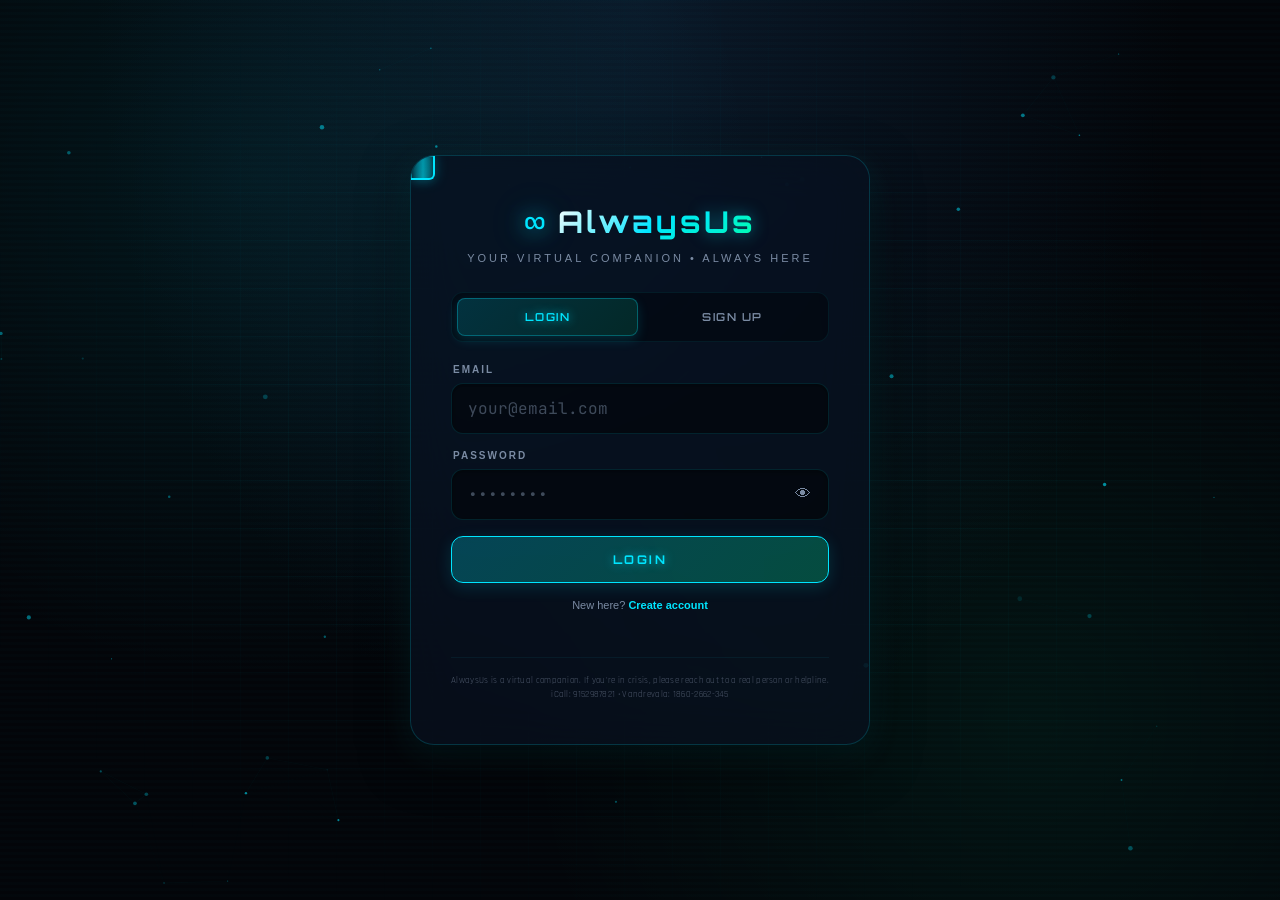
==== commit 907b5702: "Update chat.html" ====
--- a/chat.html
+++ b/chat.html
@@ -20,39 +20,155 @@
 
     <div id="app">
         <div id="chat-screen" class="screen active">
-            <div class="chat-topbar">
-                <div class="topbar-left">
-                    <div class="avatar" id="chat-avatar">A</div>
-                    <div class="topbar-info">
-                        <span class="companion-name" id="chat-name">Aria</span>
-                        <span class="status"><span class="online-dot"></span> Online</span>
+
+            <!-- MINIMAL TOPBAR -->
+            <div class="gem-topbar">
+                <button id="menu-toggle" class="gem-icon-btn" title="Menu">☰</button>
+                <div class="gem-topbar-title">
+                    <span class="gem-title-icon">∞</span>
+                    <span class="gem-title-text">AlwaysUs</span>
+                </div>
+                <button id="settings-btn" class="gem-icon-btn" title="Settings">⚙</button>
+            </div>
+
+            <!-- SIDEBAR -->
+            <div id="gem-sidebar" class="gem-sidebar">
+                <div class="gem-sidebar-header">
+                    <span class="gem-sidebar-logo">∞ AlwaysUs</span>
+                    <button id="sidebar-close" class="gem-icon-btn small">✕</button>
+                </div>
+
+                <div class="gem-sidebar-menu">
+                    <button id="menu-new-chat" class="gem-menu-item">
+                        <span class="gem-menu-icon">✦</span>
+                        <span>New Chat</span>
+                    </button>
+
+                    <button id="menu-history" class="gem-menu-item">
+                        <span class="gem-menu-icon">🕐</span>
+                        <span>Chat History</span>
+                    </button>
+
+                    <button id="menu-change-role" class="gem-menu-item">
+                        <span class="gem-menu-icon">🔄</span>
+                        <span>Change Companion</span>
+                    </button>
+
+                    <button id="menu-clear-chat" class="gem-menu-item">
+                        <span class="gem-menu-icon">🗑</span>
+                        <span>Clear Chat</span>
+                    </button>
+
+                    <div class="gem-menu-divider"></div>
+
+                    <button id="menu-settings" class="gem-menu-item">
+                        <span class="gem-menu-icon">⚙</span>
+                        <span>Settings</span>
+                    </button>
+
+                    <button id="menu-logout" class="gem-menu-item danger">
+                        <span class="gem-menu-icon">🚪</span>
+                        <span>Logout</span>
+                    </button>
+                </div>
+
+                <div class="gem-sidebar-footer">
+                    <span class="gem-companion-badge" id="sidebar-companion">Aria • GF</span>
+                </div>
+            </div>
+            <div id="sidebar-overlay" class="gem-overlay"></div>
+
+            <!-- CHAT MESSAGES -->
+            <div class="gem-chat-area" id="chat-area"></div>
+
+            <!-- TYPING INDICATOR -->
+            <div class="gem-typing" id="typing-indicator">
+                <span class="gem-typing-dot"></span>
+                <span class="gem-typing-dot"></span>
+                <span class="gem-typing-dot"></span>
+            </div>
+
+            <!-- ROUNDED INPUT -->
+            <div class="gem-input-wrap">
+                <div class="gem-input-bar">
+                    <button id="attach-btn" class="gem-input-btn" title="Attach">+</button>
+                    <div id="attach-menu" class="gem-attach-menu">
+                        <button id="attach-photo">
+                            <span class="gem-menu-icon">📷</span>
+                            <span>Photo</span>
+                        </button>
+                        <button id="attach-file">
+                            <span class="gem-menu-icon">📎</span>
+                            <span>File</span>
+                        </button>
                     </div>
-                </div>
-                <div class="topbar-right">
-                    <button id="menu-toggle" class="icon-btn">☰</button>
+                    <input type="text" id="message-input" placeholder="Message..." autocomplete="off">
+                    <button id="send-btn" class="gem-send-btn" title="Send">
+                        <svg viewBox="0 0 24 24" width="18" height="18" fill="currentColor">
+                            <path d="M2.01 21L23 12 2.01 3 2 10l15 2-15 2z"/>
+                        </svg>
+                    </button>
                 </div>
             </div>
 
-            <div id="menu-dropdown" class="menu-dropdown">
-                <button id="menu-change-role">🔄 Change Role</button>
-                <button id="menu-clear-chat">🗑 Clear Chat</button>
-                <button id="menu-logout">🚪 Logout</button>
+            <!-- SETTINGS MODAL -->
+            <div id="settings-modal" class="gem-modal">
+                <div class="gem-modal-content">
+                    <div class="gem-modal-header">
+                        <span class="gem-modal-title">Settings</span>
+                        <button id="settings-close" class="gem-icon-btn small">✕</button>
+                    </div>
+                    <div class="gem-modal-body">
+                        <div class="gem-setting-item">
+                            <div class="gem-setting-info">
+                                <span class="gem-setting-label">Auto Messages</span>
+                                <span class="gem-setting-desc">Morning, night & inactivity messages</span>
+                            </div>
+                            <label class="gem-switch">
+                                <input type="checkbox" id="setting-auto-msg" checked>
+                                <span class="gem-slider"></span>
+                            </label>
+                        </div>
+                        <div class="gem-setting-item">
+                            <div class="gem-setting-info">
+                                <span class="gem-setting-label">Sound Effects</span>
+                                <span class="gem-setting-desc">Message send/receive sounds</span>
+                            </div>
+                            <label class="gem-switch">
+                                <input type="checkbox" id="setting-sound">
+                                <span class="gem-slider"></span>
+                            </label>
+                        </div>
+                        <div class="gem-setting-item">
+                            <div class="gem-setting-info">
+                                <span class="gem-setting-label">Companion</span>
+                                <span class="gem-setting-desc" id="setting-companion-info">Aria • GF</span>
+                            </div>
+                            <button id="setting-change-companion" class="gem-small-btn">Change</button>
+                        </div>
+                        <div class="gem-setting-item">
+                            <div class="gem-setting-info">
+                                <span class="gem-setting-label">Language</span>
+                                <span class="gem-setting-desc" id="setting-language-info">Hinglish</span>
+                            </div>
+                            <button id="setting-change-language" class="gem-small-btn">Change</button>
+                        </div>
+                    </div>
+                    <div class="gem-modal-footer">
+                        <span class="gem-version">AlwaysUs v1.0</span>
+                    </div>
+                </div>
             </div>
 
-            <div class="chat-area" id="chat-area"></div>
-
-            <div class="typing-indicator" id="typing-indicator">
-                <span class="dot"></span><span class="dot"></span><span class="dot"></span>
-            </div>
-
-            <div class="chat-input-area">
-                <button id="attach-btn" class="icon-btn attach-btn">+</button>
-                <div id="attach-menu" class="attach-menu">
-                    <button id="attach-photo">📷 Photo</button>
-                    <button id="attach-file">📎 File</button>
+            <!-- HISTORY MODAL -->
+            <div id="history-modal" class="gem-modal">
+                <div class="gem-modal-content">
+                    <div class="gem-modal-header">
+                        <span class="gem-modal-title">Chat History</span>
+                        <button id="history-close" class="gem-icon-btn small">✕</button>
+                    </div>
+                    <div class="gem-modal-body" id="history-body"></div>
                 </div>
-                <input type="text" id="message-input" placeholder="Type a message..." autocomplete="off">
-                <button id="send-btn" class="send-btn">➤</button>
             </div>
 
             <input type="file" id="photo-input" accept="image/*" hidden>
@@ -62,4 +178,4 @@
 
     <script src="app.js"></script>
 </body>
-</html>+</html>
--- a/style.css
+++ b/style.css
@@ -1,55 +1,123 @@
+/* ============================================================
+   AlwaysUs — Premium Cyber Theme v2.0
+   Fully responsive: iOS, Android, iPad, Laptop, PC
+   ============================================================ */
+
 *, *::before, *::after {
     box-sizing: border-box;
     margin: 0;
     padding: 0;
+    -webkit-tap-highlight-color: transparent;
 }
 
 :root {
-    --bg: #050810;
-    --bg2: #0a0f1a;
+    --bg: #030509;
+    --bg2: #060b16;
+    --bg3: #0a1220;
+    
     --cyan: #00e5ff;
+    --cyan-soft: #4de8ff;
     --green: #00ffaa;
-    --text: #e0e8f0;
-    --text-dim: #8899aa;
-    --glass: rgba(10, 20, 35, 0.7);
-    --glass-border: rgba(0, 229, 255, 0.2);
-    --glow-cyan: 0 0 10px rgba(0, 229, 255, 0.5), 0 0 20px rgba(0, 229, 255, 0.2);
-    --glow-green: 0 0 10px rgba(0, 255, 170, 0.5), 0 0 20px rgba(0, 255, 170, 0.2);
+    --green-soft: #5cffc4;
+    --gold: #ffd700;
+    
+    --text: #eaf2fb;
+    --text-dim: #7a8ba3;
+    --text-fade: #4a5568;
+    
+    --glass: rgba(8, 16, 30, 0.75);
+    --glass-light: rgba(15, 25, 45, 0.6);
+    --glass-border: rgba(0, 229, 255, 0.18);
+    --glass-border-hover: rgba(0, 229, 255, 0.45);
+    
+    --grad-primary: linear-gradient(135deg, #00e5ff 0%, #00ffaa 100%);
+    --grad-primary-soft: linear-gradient(135deg, rgba(0, 229, 255, 0.25) 0%, rgba(0, 255, 170, 0.25) 100%);
+    --grad-bg: radial-gradient(ellipse at 50% 0%, #0a1828 0%, #030509 60%);
+    --grad-card: linear-gradient(135deg, rgba(0, 229, 255, 0.05) 0%, rgba(0, 255, 170, 0.03) 100%);
+    
+    --glow-cyan: 0 0 12px rgba(0, 229, 255, 0.6), 0 0 24px rgba(0, 229, 255, 0.25);
+    --glow-cyan-lg: 0 0 20px rgba(0, 229, 255, 0.7), 0 0 40px rgba(0, 229, 255, 0.35), 0 0 60px rgba(0, 229, 255, 0.15);
+    --glow-green: 0 0 12px rgba(0, 255, 170, 0.6), 0 0 24px rgba(0, 255, 170, 0.25);
+    --glow-green-lg: 0 0 20px rgba(0, 255, 170, 0.7), 0 0 40px rgba(0, 255, 170, 0.35);
+    --glow-soft: 0 8px 32px rgba(0, 229, 255, 0.12);
+    
+    --shadow-sm: 0 2px 8px rgba(0, 0, 0, 0.4);
+    --shadow-md: 0 8px 24px rgba(0, 0, 0, 0.5);
+    --shadow-lg: 0 16px 48px rgba(0, 0, 0, 0.6);
+    
     --font-head: 'Orbitron', sans-serif;
     --font-body: 'JetBrains Mono', monospace;
     --font-alt: 'Rajdhani', sans-serif;
-}
-
+    
+    --radius-sm: 8px;
+    --radius-md: 12px;
+    --radius-lg: 18px;
+    --radius-xl: 24px;
+}
+
+/* ========== GLOBAL RESET & iOS FIXES ========== */
 html, body {
     height: 100%;
+    height: -webkit-fill-available;
+    min-height: 100vh;
+    min-height: -webkit-fill-available;
     overflow: hidden;
+    overscroll-behavior: none;
     background: var(--bg);
     color: var(--text);
     font-family: var(--font-body);
     -webkit-font-smoothing: antialiased;
-}
-
+    -moz-osx-font-smoothing: grayscale;
+    -webkit-text-size-adjust: 100%;
+    text-size-adjust: 100%;
+}
+
+/* iOS ke liye specific height fix */
+@supports (-webkit-touch-callout: none) {
+    html, body, #app {
+        height: -webkit-fill-available;
+    }
+}
+
+/* ========== CYBER BACKGROUND ========== */
 .cyber-bg {
     position: fixed;
     inset: 0;
     z-index: 0;
     pointer-events: none;
-    background: radial-gradient(ellipse at 50% 0%, #0a1525 0%, #050810 70%);
+    background: var(--grad-bg);
+}
+
+.cyber-bg::before {
+    content: '';
+    position: absolute;
+    inset: 0;
+    background:
+        radial-gradient(circle at 20% 20%, rgba(0, 229, 255, 0.08) 0%, transparent 40%),
+        radial-gradient(circle at 80% 80%, rgba(0, 255, 170, 0.06) 0%, transparent 40%);
+    animation: auroraShift 15s ease-in-out infinite alternate;
+}
+
+@keyframes auroraShift {
+    0% { opacity: 0.6; }
+    100% { opacity: 1; }
 }
 
 .grid {
     position: absolute;
     inset: 0;
     background-image: 
-        linear-gradient(rgba(0, 229, 255, 0.04) 1px, transparent 1px),
-        linear-gradient(90deg, rgba(0, 229, 255, 0.04) 1px, transparent 1px);
-    background-size: 40px 40px;
-    animation: gridScroll 20s linear infinite;
+        linear-gradient(rgba(0, 229, 255, 0.035) 1px, transparent 1px),
+        linear-gradient(90deg, rgba(0, 229, 255, 0.035) 1px, transparent 1px);
+    background-size: 48px 48px;
+    animation: gridScroll 30s linear infinite;
+    -webkit-mask-image: radial-gradient(ellipse at 50% 50%, black 30%, transparent 80%);
+    mask-image: radial-gradient(ellipse at 50% 50%, black 30%, transparent 80%);
 }
 
 @keyframes gridScroll {
     0% { transform: translate(0, 0); }
-    100% { transform: translate(40px, 40px); }
+    100% { transform: translate(48px, 48px); }
 }
 
 #particles-canvas {
@@ -65,19 +133,19 @@
     background: repeating-linear-gradient(
         0deg,
         transparent,
-        transparent 2px,
-        rgba(0, 229, 255, 0.015) 2px,
-        rgba(0, 229, 255, 0.015) 4px
+        transparent 3px,
+        rgba(0, 229, 255, 0.012) 3px,
+        rgba(0, 229, 255, 0.012) 6px
     );
-    animation: scan 8s linear infinite;
+    animation: scan 10s linear infinite;
 }
 
 @keyframes scan {
-    0% { opacity: 0.6; }
+    0%, 100% { opacity: 0.5; }
     50% { opacity: 1; }
-    100% { opacity: 0.6; }
-}
-
+}
+
+/* ========== APP CONTAINER ========== */
 #app {
     position: relative;
     z-index: 1;
@@ -95,74 +163,118 @@
     justify-content: center;
 }
 
-.screen.active {
-    display: flex;
-}
-
+.screen.active { display: flex; }
+
+/* ========== PREMIUM GLASS CARD ========== */
 .glass-card {
     background: var(--glass);
-    backdrop-filter: blur(20px);
-    -webkit-backdrop-filter: blur(20px);
+    backdrop-filter: blur(24px) saturate(180%);
+    -webkit-backdrop-filter: blur(24px) saturate(180%);
     border: 1px solid var(--glass-border);
-    border-radius: 16px;
-    padding: 28px 24px;
+    border-radius: var(--radius-xl);
+    padding: 32px 28px;
     width: 100%;
-    max-width: 420px;
-    position: relative;
+    max-width: 440px;
+    position: relative;
+    box-shadow: var(--shadow-lg), var(--glow-soft);
+    overflow: hidden;
+}
+
+.glass-card::before {
+    content: '';
+    position: absolute;
+    top: 0;
+    left: 0;
+    right: 0;
+    height: 1px;
+    background: linear-gradient(90deg, transparent, var(--cyan), transparent);
+    opacity: 0.6;
+}
+
+.glass-card::after {
+    content: '';
+    position: absolute;
+    inset: 0;
+    background: var(--grad-card);
+    pointer-events: none;
 }
 
 .corner-brackets::before,
 .corner-brackets::after {
     content: '';
     position: absolute;
-    width: 20px;
-    height: 20px;
+    width: 24px;
+    height: 24px;
     border-color: var(--cyan);
     border-style: solid;
     pointer-events: none;
+    z-index: 2;
+    filter: drop-shadow(0 0 6px rgba(0, 229, 255, 0.6));
 }
 
 .corner-brackets::before {
     top: -1px;
     left: -1px;
     border-width: 2px 0 0 2px;
-    border-radius: 4px 0 0 0;
+    border-radius: 6px 0 0 0;
 }
 
 .corner-brackets::after {
     bottom: -1px;
     right: -1px;
     border-width: 0 2px 2px 0;
-    border-radius: 0 0 4px 0;
+    border-radius: 0 0 6px 0;
 }
 
 .auth-card { margin: auto; }
 
+/* ========== LOGO ========== */
 .logo {
     display: flex;
     align-items: center;
     justify-content: center;
-    gap: 10px;
-    margin-bottom: 4px;
+    gap: 12px;
+    margin-bottom: 6px;
+    position: relative;
+    z-index: 2;
 }
 
 .logo-icon {
-    font-size: 32px;
+    font-size: 36px;
     color: var(--cyan);
-    text-shadow: var(--glow-cyan);
+    text-shadow: var(--glow-cyan-lg);
+    animation: logoPulse 3s ease-in-out infinite;
+}
+
+@keyframes logoPulse {
+    0%, 100% { 
+        text-shadow: var(--glow-cyan);
+        transform: scale(1);
+    }
+    50% { 
+        text-shadow: var(--glow-cyan-lg);
+        transform: scale(1.05);
+    }
 }
 
 .logo-text {
     font-family: var(--font-head);
-    font-size: 28px;
+    font-size: 30px;
     font-weight: 700;
-    letter-spacing: 2px;
+    letter-spacing: 3px;
     color: var(--text);
+    background: linear-gradient(135deg, #ffffff 0%, var(--cyan) 50%, var(--green) 100%);
+    -webkit-background-clip: text;
+    background-clip: text;
+    -webkit-text-fill-color: transparent;
 }
 
 .accent {
-    color: var(--cyan);
-    text-shadow: var(--glow-cyan);
+    background: var(--grad-primary);
+    -webkit-background-clip: text;
+    background-clip: text;
+    -webkit-text-fill-color: transparent;
+    filter: drop-shadow(0 0 8px rgba(0, 229, 255, 0.5));
 }
 
 .tagline {
@@ -170,95 +282,127 @@
     font-size: 11px;
     color: var(--text-dim);
     font-family: var(--font-alt);
-    letter-spacing: 2px;
+    letter-spacing: 3px;
     text-transform: uppercase;
-    margin-bottom: 24px;
-}
-
+    margin-bottom: 28px;
+    position: relative;
+    z-index: 2;
+    font-weight: 500;
+}
+
+/* ========== TABS ========== */
 .tabs {
     display: flex;
     gap: 4px;
-    background: rgba(0, 0, 0, 0.3);
-    border-radius: 8px;
-    padding: 4px;
-    margin-bottom: 20px;
+    background: rgba(0, 0, 0, 0.35);
+    border-radius: var(--radius-md);
+    padding: 5px;
+    margin-bottom: 22px;
+    position: relative;
+    z-index: 2;
+    border: 1px solid rgba(0, 229, 255, 0.08);
 }
 
 .tab {
     flex: 1;
-    padding: 10px;
+    padding: 12px;
     background: transparent;
     border: none;
     color: var(--text-dim);
     font-family: var(--font-head);
-    font-size: 12px;
-    letter-spacing: 1px;
+    font-size: 11px;
+    font-weight: 600;
+    letter-spacing: 1.5px;
     cursor: pointer;
-    border-radius: 6px;
-    transition: all 0.3s;
+    border-radius: var(--radius-sm);
+    transition: all 0.35s cubic-bezier(0.4, 0, 0.2, 1);
+    position: relative;
 }
 
 .tab.active {
-    background: rgba(0, 229, 255, 0.15);
+    background: linear-gradient(135deg, rgba(0, 229, 255, 0.18), rgba(0, 255, 170, 0.12));
     color: var(--cyan);
-    text-shadow: 0 0 8px rgba(0, 229, 255, 0.5);
-}
-
+    text-shadow: 0 0 10px rgba(0, 229, 255, 0.7);
+    box-shadow: 
+        inset 0 0 0 1px rgba(0, 229, 255, 0.3),
+        0 4px 12px rgba(0, 229, 255, 0.15);
+}
+
+/* ========== FORMS ========== */
 .auth-form {
     display: none;
     flex-direction: column;
-    gap: 14px;
+    gap: 16px;
+    position: relative;
+    z-index: 2;
 }
 
 .auth-form.active {
     display: flex;
+    animation: formFadeIn 0.4s ease-out;
+}
+
+@keyframes formFadeIn {
+    from { opacity: 0; transform: translateY(10px); }
+    to { opacity: 1; transform: translateY(0); }
 }
 
 .input-group {
     display: flex;
     flex-direction: column;
-    gap: 6px;
+    gap: 8px;
 }
 
 .input-group label {
     font-size: 10px;
     color: var(--text-dim);
     font-family: var(--font-alt);
-    letter-spacing: 1.5px;
+    letter-spacing: 2px;
     text-transform: uppercase;
+    font-weight: 600;
+    padding-left: 2px;
 }
 
 .input-group input,
 .input-group select {
-    background: rgba(0, 0, 0, 0.4);
-    border: 1px solid rgba(0, 229, 255, 0.15);
-    border-radius: 8px;
-    padding: 12px 14px;
+    background: rgba(0, 0, 0, 0.45);
+    border: 1px solid rgba(0, 229, 255, 0.12);
+    border-radius: var(--radius-md);
+    padding: 14px 16px;
     color: var(--text);
     font-family: var(--font-body);
-    font-size: 13px;
+    font-size: 16px;
     outline: none;
-    transition: all 0.3s;
+    transition: all 0.3s ease;
     width: 100%;
+    box-shadow: inset 0 2px 4px rgba(0, 0, 0, 0.3);
 }
 
 .input-group input:focus,
 .input-group select:focus {
     border-color: var(--cyan);
-    box-shadow: 0 0 0 2px rgba(0, 229, 255, 0.1), var(--glow-cyan);
+    background: rgba(0, 229, 255, 0.04);
+    box-shadow: 
+        inset 0 2px 4px rgba(0, 0, 0, 0.3),
+        0 0 0 3px rgba(0, 229, 255, 0.12),
+        var(--glow-cyan);
+    transform: translateY(-1px);
 }
 
 .input-group input::placeholder {
-    color: rgba(136, 153, 170, 0.4);
-}
-
-.password-wrapper {
-    position: relative;
-}
+    color: rgba(122, 139, 163, 0.5);
+}
+
+.input-group select option {
+    background: var(--bg2);
+    color: var(--text);
+}
+
+.password-wrapper { position: relative; }
 
 .toggle-pw {
     position: absolute;
-    right: 10px;
+    right: 12px;
     top: 50%;
     transform: translateY(-50%);
     background: none;
@@ -266,50 +410,95 @@
     color: var(--text-dim);
     cursor: pointer;
     font-size: 16px;
-    padding: 4px;
-}
-
+    padding: 6px;
+    border-radius: 6px;
+    transition: all 0.2s;
+}
+
+.toggle-pw:hover {
+    color: var(--cyan);
+    background: rgba(0, 229, 255, 0.08);
+}
+
+/* ========== PREMIUM BUTTONS ========== */
 .btn-primary {
-    background: linear-gradient(135deg, rgba(0, 229, 255, 0.2), rgba(0, 255, 170, 0.2));
+    background: var(--grad-primary-soft);
     border: 1px solid var(--cyan);
-    border-radius: 8px;
-    padding: 14px;
+    border-radius: var(--radius-md);
+    padding: 15px;
     color: var(--cyan);
     font-family: var(--font-head);
-    font-size: 13px;
+    font-size: 12px;
+    font-weight: 700;
+    letter-spacing: 2.5px;
+    cursor: pointer;
+    transition: all 0.35s cubic-bezier(0.4, 0, 0.2, 1);
+    text-shadow: 0 0 10px rgba(0, 229, 255, 0.6);
+    position: relative;
+    overflow: hidden;
+    box-shadow: 0 4px 16px rgba(0, 229, 255, 0.15);
+}
+
+.btn-primary::before {
+    content: '';
+    position: absolute;
+    inset: 0;
+    background: var(--grad-primary);
+    opacity: 0;
+    transition: opacity 0.35s;
+}
+
+.btn-primary::after {
+    content: '';
+    position: absolute;
+    top: 50%;
+    left: -100%;
+    width: 100%;
+    height: 100%;
+    background: linear-gradient(90deg, transparent, rgba(255, 255, 255, 0.25), transparent);
+    transform: translateY(-50%);
+    transition: left 0.6s;
+}
+
+.btn-primary:hover {
+    color: #030509;
+    text-shadow: none;
+    border-color: var(--green);
+    box-shadow: var(--glow-cyan-lg);
+    transform: translateY(-2px);
+}
+
+.btn-primary:hover::before { opacity: 1; }
+.btn-primary:hover::after { left: 100%; }
+
+.btn-primary:active {
+    transform: translateY(0);
+    box-shadow: var(--glow-cyan);
+}
+
+.btn-secondary {
+    background: rgba(0, 0, 0, 0.35);
+    border: 1px solid rgba(122, 139, 163, 0.3);
+    border-radius: var(--radius-md);
+    padding: 15px;
+    color: var(--text-dim);
+    font-family: var(--font-head);
+    font-size: 12px;
     font-weight: 600;
-    letter-spacing: 2px;
+    letter-spacing: 2.5px;
     cursor: pointer;
     transition: all 0.3s;
-    text-shadow: 0 0 8px rgba(0, 229, 255, 0.5);
-}
-
-.btn-primary:hover {
-    background: linear-gradient(135deg, rgba(0, 229, 255, 0.35), rgba(0, 255, 170, 0.35));
-    box-shadow: var(--glow-cyan);
-    transform: translateY(-1px);
-}
-
-.btn-secondary {
-    background: transparent;
-    border: 1px solid rgba(136, 153, 170, 0.3);
-    border-radius: 8px;
-    padding: 14px;
-    color: var(--text-dim);
-    font-family: var(--font-head);
-    font-size: 13px;
-    letter-spacing: 2px;
-    cursor: pointer;
-    transition: all 0.3s;
 }
 
 .btn-secondary:hover:not(:disabled) {
-    border-color: var(--text-dim);
-    color: var(--text);
+    border-color: var(--cyan);
+    color: var(--cyan);
+    background: rgba(0, 229, 255, 0.05);
+    box-shadow: var(--glow-soft);
 }
 
 .btn-secondary:disabled {
-    opacity: 0.3;
+    opacity: 0.25;
     cursor: not-allowed;
 }
 
@@ -318,60 +507,87 @@
     font-size: 11px;
     color: var(--text-dim);
     font-family: var(--font-alt);
+    font-weight: 500;
 }
 
 .switch-hint a {
     color: var(--cyan);
     text-decoration: none;
     cursor: pointer;
+    font-weight: 600;
+    transition: all 0.2s;
+    border-bottom: 1px solid transparent;
+}
+
+.switch-hint a:hover {
+    text-shadow: 0 0 8px rgba(0, 229, 255, 0.6);
+    border-bottom-color: var(--cyan);
 }
 
 .error-msg {
-    color: #ff4466;
+    color: #ff5577;
     font-size: 11px;
     text-align: center;
     min-height: 16px;
     font-family: var(--font-alt);
-    margin-top: 8px;
+    margin-top: 10px;
+    font-weight: 600;
+    letter-spacing: 0.5px;
+    text-shadow: 0 0 8px rgba(255, 85, 119, 0.4);
+    position: relative;
+    z-index: 2;
 }
 
 .disclaimer {
     font-size: 9px;
-    color: var(--text-dim);
+    color: var(--text-fade);
     text-align: center;
-    margin-top: 16px;
-    line-height: 1.5;
+    margin-top: 20px;
+    line-height: 1.6;
     font-family: var(--font-alt);
-    opacity: 0.6;
-}
-
+    letter-spacing: 0.3px;
+    position: relative;
+    z-index: 2;
+    padding-top: 16px;
+    border-top: 1px solid rgba(0, 229, 255, 0.06);
+}
+
+/* ========== SETUP SCREEN ========== */
 .setup-card {
-    max-width: 480px;
+    max-width: 500px;
     margin: auto;
 }
 
 .setup-header {
     text-align: center;
-    margin-bottom: 24px;
+    margin-bottom: 28px;
+    position: relative;
+    z-index: 2;
 }
 
 .setup-header h2 {
+    font-family: var(--font-head);
     font-size: 20px;
-    letter-spacing: 3px;
-    color: var(--cyan);
-    text-shadow: var(--glow-cyan);
-    margin-bottom: 16px;
+    letter-spacing: 4px;
+    background: var(--grad-primary);
+    -webkit-background-clip: text;
+    background-clip: text;
+    -webkit-text-fill-color: transparent;
+    margin-bottom: 20px;
+    font-weight: 700;
+    filter: drop-shadow(0 0 10px rgba(0, 229, 255, 0.4));
 }
 
 .progress-dots {
     display: flex;
     justify-content: center;
-    gap: 12px;
+    gap: 14px;
+    align-items: center;
 }
 
 .dot {
-    width: 32px;
-    height: 32px;
+    width: 36px;
+    height: 36px;
     border-radius: 50%;
     border: 2px solid rgba(0, 229, 255, 0.2);
     display: flex;
@@ -379,168 +595,226 @@
     justify-content: center;
     font-size: 12px;
     font-family: var(--font-head);
+    font-weight: 700;
     color: var(--text-dim);
-    transition: all 0.3s;
+    transition: all 0.4s cubic-bezier(0.4, 0, 0.2, 1);
+    position: relative;
 }
 
 .dot.active {
     border-color: var(--cyan);
     color: var(--cyan);
-    box-shadow: var(--glow-cyan);
-    background: rgba(0, 229, 255, 0.1);
+    box-shadow: var(--glow-cyan-lg);
+    background: rgba(0, 229, 255, 0.12);
+    transform: scale(1.1);
 }
 
 .dot.done {
     border-color: var(--green);
     color: var(--green);
-    background: rgba(0, 255, 170, 0.1);
-}
+    background: rgba(0, 255, 170, 0.12);
+    box-shadow: var(--glow-green);
+}
+
+.dot.done::after {
+    content: '✓';
+    position: absolute;
+    font-size: 14px;
+}
+
+.dot.done span { display: none; }
 
 .setup-step {
     display: none;
-    animation: fadeIn 0.3s ease;
+    position: relative;
+    z-index: 2;
 }
 
 .setup-step.active {
     display: block;
-}
-
-@keyframes fadeIn {
-    from { opacity: 0; transform: translateY(8px); }
-    to { opacity: 1; transform: translateY(0); }
+    animation: stepIn 0.4s cubic-bezier(0.4, 0, 0.2, 1);
+}
+
+@keyframes stepIn {
+    from { opacity: 0; transform: translateX(20px); }
+    to { opacity: 1; transform: translateX(0); }
 }
 
 .step-title {
     font-family: var(--font-alt);
     font-size: 16px;
+    font-weight: 600;
     color: var(--text);
-    margin-bottom: 16px;
+    margin-bottom: 20px;
     text-align: center;
-    letter-spacing: 1px;
+    letter-spacing: 2px;
+    text-transform: uppercase;
 }
 
 .category-grid {
     display: grid;
     grid-template-columns: repeat(3, 1fr);
-    gap: 12px;
+    gap: 14px;
 }
 
 .category-btn {
     background: rgba(0, 0, 0, 0.4);
-    border: 1px solid rgba(0, 229, 255, 0.15);
-    border-radius: 12px;
-    padding: 20px 8px;
+    border: 1px solid rgba(0, 229, 255, 0.12);
+    border-radius: var(--radius-lg);
+    padding: 22px 10px;
     display: flex;
     flex-direction: column;
     align-items: center;
-    gap: 8px;
+    gap: 10px;
     cursor: pointer;
-    transition: all 0.3s;
+    transition: all 0.35s cubic-bezier(0.4, 0, 0.2, 1);
     color: var(--text);
+    position: relative;
+    overflow: hidden;
+}
+
+.category-btn::before {
+    content: '';
+    position: absolute;
+    inset: 0;
+    background: var(--grad-primary);
+    opacity: 0;
+    transition: opacity 0.35s;
 }
 
 .category-btn:hover {
     border-color: var(--cyan);
     box-shadow: var(--glow-cyan);
-    transform: translateY(-2px);
+    transform: translateY(-3px);
 }
 
 .category-btn.selected {
     border-color: var(--green);
-    box-shadow: var(--glow-green);
+    box-shadow: var(--glow-green-lg);
     background: rgba(0, 255, 170, 0.08);
-}
-
-.cat-icon { font-size: 28px; }
+    transform: translateY(-3px);
+}
+
+.category-btn > * {
+    position: relative;
+    z-index: 1;
+}
+
+.cat-icon {
+    font-size: 32px;
+    filter: drop-shadow(0 0 8px rgba(0, 229, 255, 0.4));
+}
 
 .cat-label {
     font-family: var(--font-alt);
     font-size: 13px;
-    letter-spacing: 1px;
+    font-weight: 600;
+    letter-spacing: 1.5px;
+    text-transform: uppercase;
 }
 
 .role-grid {
     display: grid;
     grid-template-columns: repeat(3, 1fr);
     gap: 8px;
-    max-height: 260px;
+    max-height: 280px;
     overflow-y: auto;
-    padding-right: 4px;
+    padding-right: 6px;
 }
 
 .role-grid::-webkit-scrollbar { width: 4px; }
+.role-grid::-webkit-scrollbar-track {
+    background: rgba(0, 0, 0, 0.2);
+    border-radius: 4px;
+}
 .role-grid::-webkit-scrollbar-thumb {
-    background: rgba(0, 229, 255, 0.3);
+    background: linear-gradient(180deg, var(--cyan), var(--green));
     border-radius: 4px;
 }
 
 .role-btn {
     background: rgba(0, 0, 0, 0.4);
-    border: 1px solid rgba(0, 229, 255, 0.15);
-    border-radius: 8px;
-    padding: 12px 6px;
+    border: 1px solid rgba(0, 229, 255, 0.12);
+    border-radius: var(--radius-sm);
+    padding: 13px 8px;
     font-family: var(--font-alt);
     font-size: 12px;
+    font-weight: 600;
     color: var(--text);
     cursor: pointer;
     transition: all 0.3s;
     letter-spacing: 0.5px;
+    text-align: center;
 }
 
 .role-btn:hover {
     border-color: var(--cyan);
-    box-shadow: var(--glow-cyan);
+    box-shadow: var(--glow-soft);
+    transform: translateY(-2px);
+    color: var(--cyan);
 }
 
 .role-btn.selected {
     border-color: var(--green);
     box-shadow: var(--glow-green);
-    background: rgba(0, 255, 170, 0.08);
+    background: rgba(0, 255, 170, 0.1);
+    color: var(--green);
+    transform: translateY(-2px);
 }
 
 .suggestions {
     display: flex;
     flex-wrap: wrap;
     gap: 6px;
-    margin-top: 6px;
+    margin-top: 8px;
 }
 
 .sugg {
     font-size: 11px;
-    padding: 4px 10px;
-    border-radius: 12px;
-    background: rgba(0, 229, 255, 0.08);
-    border: 1px solid rgba(0, 229, 255, 0.2);
+    padding: 5px 12px;
+    border-radius: 14px;
+    background: rgba(0, 229, 255, 0.06);
+    border: 1px solid rgba(0, 229, 255, 0.18);
     color: var(--text-dim);
     cursor: pointer;
-    transition: all 0.2s;
+    transition: all 0.25s;
     font-family: var(--font-alt);
+    font-weight: 600;
+    letter-spacing: 0.5px;
 }
 
 .sugg:hover {
     border-color: var(--cyan);
     color: var(--cyan);
+    box-shadow: var(--glow-cyan);
+    transform: translateY(-1px);
+    background: rgba(0, 229, 255, 0.12);
 }
 
 .hint {
     font-size: 10px;
     color: var(--text-dim);
     font-family: var(--font-alt);
+    padding-left: 2px;
 }
 
 .hint a {
     color: var(--cyan);
     text-decoration: none;
+    font-weight: 600;
 }
 
 .setup-nav {
     display: flex;
-    gap: 12px;
-    margin-top: 24px;
+    gap: 14px;
+    margin-top: 28px;
+    position: relative;
+    z-index: 2;
 }
 
 .setup-nav button { flex: 1; }
 
+/* ========== CHAT SCREEN ========== */
 #chat-screen {
     padding: 0;
     display: none;
@@ -556,13 +830,26 @@
     display: flex;
     align-items: center;
     justify-content: space-between;
-    padding: 12px 16px;
-    background: rgba(5, 8, 16, 0.85);
-    backdrop-filter: blur(20px);
+    padding: 14px 18px;
+    background: rgba(3, 5, 9, 0.85);
+    backdrop-filter: blur(24px) saturate(180%);
+    -webkit-backdrop-filter: blur(24px) saturate(180%);
     border-bottom: 1px solid var(--glass-border);
     flex-shrink: 0;
     position: relative;
     z-index: 10;
+    box-shadow: 0 4px 24px rgba(0, 0, 0, 0.5);
+}
+
+.chat-topbar::after {
+    content: '';
+    position: absolute;
+    bottom: 0;
+    left: 0;
+    right: 0;
+    height: 1px;
+    background: linear-gradient(90deg, transparent, var(--cyan), var(--green), transparent);
+    opacity: 0.5;
 }
 
 .topbar-left {
@@ -572,8 +859,8 @@
 }
 
 .avatar {
-    width: 40px;
-    height: 40px;
+    width: 44px;
+    height: 44px;
     border-radius: 50%;
     background: linear-gradient(135deg, rgba(0, 229, 255, 0.3), rgba(0, 255, 170, 0.3));
     border: 2px solid var(--cyan);
@@ -581,23 +868,46 @@
     align-items: center;
     justify-content: center;
     font-family: var(--font-head);
-    font-size: 16px;
+    font-size: 18px;
+    font-weight: 700;
     color: var(--cyan);
-    text-shadow: 0 0 8px rgba(0, 229, 255, 0.5);
+    text-shadow: 0 0 10px rgba(0, 229, 255, 0.7);
     box-shadow: var(--glow-cyan);
+    position: relative;
+}
+
+.avatar::after {
+    content: '';
+    position: absolute;
+    inset: -4px;
+    border-radius: 50%;
+    border: 1px solid rgba(0, 229, 255, 0.3);
+    animation: avatarPulse 2.5s ease-in-out infinite;
+}
+
+@keyframes avatarPulse {
+    0%, 100% { 
+        transform: scale(1); 
+        opacity: 0.6;
+    }
+    50% { 
+        transform: scale(1.1); 
+        opacity: 0.2;
+    }
 }
 
 .topbar-info {
     display: flex;
     flex-direction: column;
-    gap: 2px;
+    gap: 3px;
 }
 
 .companion-name {
     font-family: var(--font-head);
-    font-size: 14px;
+    font-size: 15px;
+    font-weight: 700;
     color: var(--text);
-    letter-spacing: 1px;
+    letter-spacing: 1.5px;
 }
 
 .status {
@@ -607,6 +917,9 @@
     align-items: center;
     gap: 5px;
     font-family: var(--font-alt);
+    font-weight: 600;
+    letter-spacing: 1px;
+    text-transform: uppercase;
 }
 
 .online-dot {
@@ -614,278 +927,612 @@
     height: 6px;
     border-radius: 50%;
     background: var(--green);
-    box-shadow: 0 0 6px var(--green);
+    box-shadow: 0 0 8px var(--green);
     animation: pulse 2s infinite;
 }
 
 @keyframes pulse {
-    0%, 100% { opacity: 1; }
-    50% { opacity: 0.4; }
+    0%, 100% { opacity: 1; transform: scale(1); }
+    50% { opacity: 0.4; transform: scale(0.85); }
 }
 
 .icon-btn {
-    background: transparent;
+    background: rgba(0, 229, 255, 0.05);
     border: 1px solid rgba(0, 229, 255, 0.2);
-    border-radius: 8px;
+    border-radius: var(--radius-sm);
     color: var(--text);
-    width: 36px;
-    height: 36px;
+    width: 38px;
+    height: 38px;
     display: flex;
     align-items: center;
     justify-content: center;
     cursor: pointer;
     font-size: 16px;
     transition: all 0.3s;
+    backdrop-filter: blur(10px);
 }
 
 .icon-btn:hover {
     border-color: var(--cyan);
     box-shadow: var(--glow-cyan);
-}
-
-.menu-dropdown {
-    position: absolute;
-    top: 60px;
-    right: 16px;
-    background: rgba(10, 20, 35, 0.95);
-    backdrop-filter: blur(20px);
+    background: rgba(0, 229, 255, 0.12);
+    transform: translateY(-1px);
+}
+
+/* ========== DROPDOWNS ========== */
+.menu-dropdown,
+.attach-menu {
+    position: absolute;
+    background: rgba(8, 16, 30, 0.96);
+    backdrop-filter: blur(24px) saturate(180%);
+    -webkit-backdrop-filter: blur(24px) saturate(180%);
     border: 1px solid var(--glass-border);
-    border-radius: 10px;
-    padding: 6px;
+    border-radius: var(--radius-md);
+    padding: 8px;
     display: none;
     flex-direction: column;
-    gap: 2px;
+    gap: 3px;
     z-index: 100;
-    min-width: 160px;
-    box-shadow: 0 8px 32px rgba(0, 0, 0, 0.5);
-}
-
-.menu-dropdown.open { display: flex; }
-
-.menu-dropdown button {
-    background: transparent;
-    border: none;
-    color: var(--text);
-    padding: 10px 14px;
-    text-align: left;
-    font-family: var(--font-alt);
-    font-size: 13px;
-    cursor: pointer;
-    border-radius: 6px;
-    transition: all 0.2s;
-}
-
-.menu-dropdown button:hover {
-    background: rgba(0, 229, 255, 0.1);
-    color: var(--cyan);
-}
-
-.chat-area {
-    flex: 1;
-    overflow-y: auto;
-    padding: 16px;
-    display: flex;
-    flex-direction: column;
-    gap: 10px;
-    scroll-behavior: smooth;
-}
-
-.chat-area::-webkit-scrollbar { width: 4px; }
-.chat-area::-webkit-scrollbar-thumb {
-    background: rgba(0, 229, 255, 0.2);
-    border-radius: 4px;
-}
-
-.message {
-    max-width: 80%;
-    padding: 10px 14px;
-    border-radius: 14px;
-    font-size: 13px;
-    line-height: 1.5;
-    animation: msgIn 0.3s ease;
-    word-wrap: break-word;
-    position: relative;
-}
-
-@keyframes msgIn {
-    from { opacity: 0; transform: translateY(8px); }
+    box-shadow: var(--shadow-lg), var(--glow-soft);
+    overflow: hidden;
+}
+
+.menu-dropdown::before,
+.attach-menu::before {
+    content: '';
+    position: absolute;
+    top: 0;
+    left: 0;
+    right: 0;
+    height: 1px;
+    background: linear-gradient(90deg, transparent, var(--cyan), transparent);
+    opacity: 0.6;
+}
+
+.menu-dropdown {
+    top: 66px;
+    right: 16px;
+    min-width: 180px;
+}
+
+.attach-menu {
+    bottom: 76px;
+    left: 18px;
+    min-width: 150px;
+}
+
+.menu-dropdown.open,
+.attach-menu.open {
+    display: flex;
+    animation: dropdownIn 0.25s cubic-bezier(0.4, 0, 0.2, 1);
+}
+
+@keyframes dropdownIn {
+    from { opacity: 0; transform: translateY(-8px); }
     to { opacity: 1; transform: translateY(0); }
 }
 
-.message.ai {
-    align-self: flex-start;
-    background: rgba(0, 229, 255, 0.08);
-    border: 1px solid rgba(0, 229, 255, 0.15);
-    border-bottom-left-radius: 4px;
-    color: var(--text);
-}
-
-.message.user {
-    align-self: flex-end;
-    background: rgba(0, 255, 170, 0.12);
-    border: 1px solid rgba(0, 255, 170, 0.2);
-    border-bottom-right-radius: 4px;
-    color: var(--text);
-}
-
-.message img {
-    max-width: 100%;
-    border-radius: 8px;
-    margin-top: 4px;
-}
-
-.message .msg-time {
-    font-size: 9px;
-    color: var(--text-dim);
-    margin-top: 4px;
-    display: block;
-    text-align: right;
-    font-family: var(--font-alt);
-}
-
-.typing-indicator {
-    display: none;
-    align-items: center;
-    gap: 4px;
-    padding: 8px 16px;
-    margin-left: 16px;
-    margin-bottom: 4px;
-}
-
-.typing-indicator.show { display: flex; }
-
-.typing-indicator .dot {
-    width: 6px;
-    height: 6px;
-    border-radius: 50%;
-    background: var(--cyan);
-    animation: typing 1.4s infinite;
-}
-
-.typing-indicator .dot:nth-child(2) { animation-delay: 0.2s; }
-.typing-indicator .dot:nth-child(3) { animation-delay: 0.4s; }
-
-@keyframes typing {
-    0%, 60%, 100% { transform: translateY(0); opacity: 0.4; }
-    30% { transform: translateY(-6px); opacity: 1; }
-}
-
-.chat-input-area {
-    display: flex;
-    align-items: center;
-    gap: 8px;
-    padding: 10px 16px;
-    padding-bottom: calc(10px + env(safe-area-inset-bottom, 0px));
-    background: rgba(5, 8, 16, 0.9);
-    backdrop-filter: blur(20px);
-    border-top: 1px solid var(--glass-border);
-    flex-shrink: 0;
-    position: relative;
-}
-
-#message-input {
-    flex: 1;
-    background: rgba(0, 0, 0, 0.4);
-    border: 1px solid rgba(0, 229, 255, 0.15);
-    border-radius: 20px;
-    padding: 10px 16px;
-    color: var(--text);
-    font-family: var(--font-body);
-    font-size: 13px;
-    outline: none;
-    transition: all 0.3s;
-}
-
-#message-input:focus {
-    border-color: var(--cyan);
-    box-shadow: 0 0 0 2px rgba(0, 229, 255, 0.1);
-}
-
-#message-input::placeholder {
-    color: rgba(136, 153, 170, 0.4);
-}
-
-.send-btn {
-    width: 40px;
-    height: 40px;
-    border-radius: 50%;
-    background: linear-gradient(135deg, var(--cyan), var(--green));
-    border: none;
-    color: var(--bg);
-    font-size: 16px;
-    cursor: pointer;
-    display: flex;
-    align-items: center;
-    justify-content: center;
-    transition: all 0.3s;
-    box-shadow: var(--glow-cyan);
-    flex-shrink: 0;
-}
-
-.send-btn:hover {
-    transform: scale(1.05);
-    box-shadow: 0 0 20px rgba(0, 229, 255, 0.6);
-}
-
-.attach-btn {
-    font-size: 20px;
-    font-weight: 300;
-    flex-shrink: 0;
-}
-
-.attach-menu {
-    position: absolute;
-    bottom: 70px;
-    left: 16px;
-    background: rgba(10, 20, 35, 0.95);
-    backdrop-filter: blur(20px);
-    border: 1px solid var(--glass-border);
-    border-radius: 10px;
-    padding: 6px;
-    display: none;
-    flex-direction: column;
-    gap: 2px;
-    z-index: 100;
-    min-width: 140px;
-}
-
-.attach-menu.open { display: flex; }
-
+.menu-dropdown button,
 .attach-menu button {
     background: transparent;
     border: none;
     color: var(--text);
-    padding: 10px 14px;
+    padding: 11px 15px;
     text-align: left;
     font-family: var(--font-alt);
     font-size: 13px;
+    font-weight: 600;
     cursor: pointer;
-    border-radius: 6px;
-    transition: all 0.2s;
-}
-
+    border-radius: var(--radius-sm);
+    transition: all 0.25s;
+    letter-spacing: 0.5px;
+    display: flex;
+    align-items: center;
+    gap: 8px;
+}
+
+.menu-dropdown button:hover,
 .attach-menu button:hover {
-    background: rgba(0, 229, 255, 0.1);
+    background: linear-gradient(135deg, rgba(0, 229, 255, 0.15), rgba(0, 255, 170, 0.1));
     color: var(--cyan);
-}
-
-@media (max-width: 480px) {
-    .glass-card { padding: 22px 18px; border-radius: 12px; }
-    .logo-text { font-size: 24px; }
-    .category-grid { gap: 8px; }
-    .category-btn { padding: 16px 4px; }
-    .cat-icon { font-size: 24px; }
+    box-shadow: inset 0 0 0 1px rgba(0, 229, 255, 0.2);
+}
+
+/* ========== CHAT AREA ========== */
+.chat-area {
+    flex: 1;
+    overflow-y: auto;
+    padding: 18px;
+    display: flex;
+    flex-direction: column;
+    gap: 12px;
+    scroll-behavior: smooth;
+    -webkit-overflow-scrolling: touch;
+}
+
+.chat-area::-webkit-scrollbar { width: 4px; }
+.chat-area::-webkit-scrollbar-track {
+    background: transparent;
+}
+.chat-area::-webkit-scrollbar-thumb {
+    background: linear-gradient(180deg, var(--cyan), var(--green));
+    border-radius: 4px;
+    opacity: 0.5;
+}
+
+.message {
+    max-width: 82%;
+    padding: 12px 16px;
+    border-radius: var(--radius-lg);
+    font-size: 13px;
+    line-height: 1.55;
+    animation: msgIn 0.4s cubic-bezier(0.4, 0, 0.2, 1);
+    word-wrap: break-word;
+    position: relative;
+    box-shadow: var(--shadow-sm);
+    font-weight: 400;
+    letter-spacing: 0.2px;
+}
+
+@keyframes msgIn {
+    from { 
+        opacity: 0; 
+        transform: translateY(12px) scale(0.96); 
+    }
+    to { 
+        opacity: 1; 
+        transform: translateY(0) scale(1); 
+    }
+}
+
+.message.ai {
+    align-self: flex-start;
+    background: linear-gradient(135deg, rgba(0, 229, 255, 0.12), rgba(0, 229, 255, 0.06));
+    border: 1px solid rgba(0, 229, 255, 0.22);
+    border-bottom-left-radius: 6px;
+    color: var(--text);
+    backdrop-filter: blur(10px);
+    box-shadow: 
+        0 4px 16px rgba(0, 0, 0, 0.3),
+        inset 0 1px 0 rgba(0, 229, 255, 0.15);
+}
+
+.message.user {
+    align-self: flex-end;
+    background: linear-gradient(135deg, rgba(0, 255, 170, 0.18), rgba(0, 229, 255, 0.12));
+    border: 1px solid rgba(0, 255, 170, 0.3);
+    border-bottom-right-radius: 6px;
+    color: var(--text);
+    backdrop-filter: blur(10px);
+    box-shadow: 
+        0 4px 16px rgba(0, 0, 0, 0.3),
+        inset 0 1px 0 rgba(0, 255, 170, 0.2);
+}
+
+.message img {
+    max-width: 100%;
+    border-radius: var(--radius-sm);
+    margin-top: 6px;
+    border: 1px solid rgba(0, 229, 255, 0.2);
+}
+
+.message .msg-time {
+    font-size: 9px;
+    color: var(--text-dim);
+    margin-top: 6px;
+    display: block;
+    text-align: right;
+    font-family: var(--font-alt);
+    font-weight: 500;
+    letter-spacing: 0.5px;
+    opacity: 0.7;
+}
+
+/* ========== TYPING INDICATOR ========== */
+.typing-indicator {
+    display: none;
+    align-items: center;
+    gap: 5px;
+    padding: 12px 18px;
+    margin-left: 18px;
+    margin-bottom: 6px;
+    background: rgba(0, 229, 255, 0.08);
+    border: 1px solid rgba(0, 229, 255, 0.18);
+    border-radius: var(--radius-lg);
+    border-bottom-left-radius: 6px;
+    width: fit-content;
+    backdrop-filter: blur(10px);
+}
+
+.typing-indicator.show {
+    display: flex;
+    animation: msgIn 0.3s ease;
+}
+
+.typing-indicator .dot {
+    width: 7px;
+    height: 7px;
+    border-radius: 50%;
+    background: var(--cyan);
+    animation: typing 1.4s infinite;
+    box-shadow: 0 0 6px rgba(0, 229, 255, 0.6);
+    border: none;
+}
+
+.typing-indicator .dot:nth-child(2) { animation-delay: 0.2s; }
+.typing-indicator .dot:nth-child(3) { animation-delay: 0.4s; }
+
+@keyframes typing {
+    0%, 60%, 100% { 
+        transform: translateY(0); 
+        opacity: 0.4; 
+    }
+    30% { 
+        transform: translateY(-7px); 
+        opacity: 1; 
+    }
+}
+
+/* ========== INPUT AREA ========== */
+.chat-input-area {
+    display: flex;
+    align-items: center;
+    gap: 8px;
+    padding: 12px 18px;
+    padding-bottom: calc(12px + env(safe-area-inset-bottom, 0px));
+    background: rgba(3, 5, 9, 0.92);
+    backdrop-filter: blur(24px) saturate(180%);
+    -webkit-backdrop-filter: blur(24px) saturate(180%);
+    border-top: 1px solid var(--glass-border);
+    flex-shrink: 0;
+    position: relative;
+}
+
+.chat-input-area::before {
+    content: '';
+    position: absolute;
+    top: 0;
+    left: 0;
+    right: 0;
+    height: 1px;
+    background: linear-gradient(90deg, transparent, var(--cyan), var(--green), transparent);
+    opacity: 0.4;
+}
+
+#message-input {
+    flex: 1;
+    background: rgba(0, 0, 0, 0.5);
+    border: 1px solid rgba(0, 229, 255, 0.15);
+    border-radius: 22px;
+    padding: 11px 18px;
+    color: var(--text);
+    font-family: var(--font-body);
+    font-size: 16px;
+    outline: none;
+    transition: all 0.3s;
+    box-shadow: inset 0 2px 6px rgba(0, 0, 0, 0.3);
+    min-width: 0;
+}
+
+#message-input:focus {
+    border-color: var(--cyan);
+    background: rgba(0, 229, 255, 0.04);
+    box-shadow: 
+        inset 0 2px 6px rgba(0, 0, 0, 0.3),
+        0 0 0 3px rgba(0, 229, 255, 0.1),
+        var(--glow-cyan);
+}
+
+#message-input::placeholder {
+    color: rgba(122, 139, 163, 0.5);
+}
+
+.send-btn {
+    width: 44px;
+    height: 44px;
+    border-radius: 50%;
+    background: var(--grad-primary);
+    border: none;
+    color: var(--bg);
+    font-size: 17px;
+    font-weight: 700;
+    cursor: pointer;
+    display: flex;
+    align-items: center;
+    justify-content: center;
+    transition: all 0.35s cubic-bezier(0.4, 0, 0.2, 1);
+    box-shadow: var(--glow-cyan-lg);
+    flex-shrink: 0;
+    position: relative;
+    overflow: hidden;
+}
+
+.send-btn::before {
+    content: '';
+    position: absolute;
+    inset: 0;
+    background: linear-gradient(135deg, var(--green), var(--cyan));
+    opacity: 0;
+    transition: opacity 0.3s;
+}
+
+.send-btn:hover {
+    transform: scale(1.08) rotate(8deg);
+    box-shadow: 0 0 30px rgba(0, 229, 255, 0.8);
+}
+
+.send-btn:hover::before { opacity: 1; }
+
+.send-btn:active {
+    transform: scale(0.94);
+}
+
+.attach-btn {
+    font-size: 22px;
+    font-weight: 300;
+    flex-shrink: 0;
+    width: 40px;
+    height: 40px;
+    border-radius: 50%;
+}
+
+/* ============================================================
+   RESPONSIVE — All Devices
+   ============================================================ */
+
+/* ========== iOS Safe Area (Notch/Dynamic Island) ========== */
+@supports (padding: env(safe-area-inset-top)) {
+    .chat-topbar {
+        padding-top: calc(14px + env(safe-area-inset-top, 0px));
+        padding-left: calc(18px + env(safe-area-inset-left, 0px));
+        padding-right: calc(18px + env(safe-area-inset-right, 0px));
+    }
+    .chat-input-area {
+        padding-left: calc(18px + env(safe-area-inset-left, 0px));
+        padding-right: calc(18px + env(safe-area-inset-right, 0px));
+        padding-bottom: calc(12px + env(safe-area-inset-bottom, 0px));
+    }
+    .screen {
+        padding-top: calc(20px + env(safe-area-inset-top, 0px));
+        padding-bottom: calc(20px + env(safe-area-inset-bottom, 0px));
+    }
+}
+
+/* ========== SMALL PHONES (320px - 375px) ========== */
+@media (max-width: 375px) {
+    .glass-card { padding: 20px 16px; border-radius: var(--radius-lg); }
+    .logo-text { font-size: 22px; letter-spacing: 2px; }
+    .logo-icon { font-size: 26px; }
+    .tagline { font-size: 9px; letter-spacing: 2px; }
+    
+    .category-btn { padding: 14px 4px; }
+    .cat-icon { font-size: 22px; }
+    .cat-label { font-size: 10px; }
+    
+    .role-grid { 
+        grid-template-columns: repeat(2, 1fr); 
+        gap: 6px;
+        max-height: 220px;
+    }
+    .role-btn { font-size: 10px; padding: 9px 4px; }
+    
+    .message { font-size: 12px; padding: 9px 12px; max-width: 90%; }
+    
+    .chat-area { padding: 12px; gap: 9px; }
+    .chat-input-area { padding: 9px 12px; gap: 6px; }
+    #message-input { padding: 9px 14px; font-size: 16px; }
+    
+    .send-btn { width: 38px; height: 38px; font-size: 14px; }
+    .attach-btn { width: 36px; height: 36px; font-size: 18px; }
+    
+    .companion-name { font-size: 13px; }
+    .avatar { width: 36px; height: 36px; font-size: 14px; }
+    
+    .setup-header h2 { font-size: 16px; letter-spacing: 3px; }
+    .dot { width: 30px; height: 30px; font-size: 11px; }
+    
+    .setup-nav { flex-direction: column; gap: 10px; }
+}
+
+/* ========== PHONES (376px - 480px) ========== */
+@media (min-width: 376px) and (max-width: 480px) {
+    .glass-card { padding: 26px 20px; }
+    .logo-text { font-size: 26px; }
+    .logo-icon { font-size: 30px; }
+    
+    .category-grid { gap: 10px; }
+    .category-btn { padding: 18px 6px; }
+    .cat-icon { font-size: 26px; }
     .cat-label { font-size: 11px; }
-    .role-grid { grid-template-columns: repeat(2, 1fr); gap: 6px; }
-    .role-btn { font-size: 11px; padding: 10px 4px; }
-    .message { max-width: 88%; font-size: 12px; }
-    .chat-area { padding: 12px; }
-    .chat-input-area { padding: 8px 12px; padding-bottom: calc(8px + env(safe-area-inset-bottom, 0px)); }
-}
-
-@media (min-width: 768px) {
-    .glass-card { padding: 36px 32px; }
+    
+    .role-grid { grid-template-columns: repeat(2, 1fr); gap: 7px; }
+    .role-btn { font-size: 11px; padding: 11px 5px; }
+    
+    .message { max-width: 88%; font-size: 12.5px; padding: 10px 14px; }
+    
+    .chat-area { padding: 14px; gap: 10px; }
+    .chat-input-area { padding: 10px 14px; gap: 7px; }
+    #message-input { padding: 10px 16px; font-size: 16px; }
+    
+    .send-btn { width: 42px; height: 42px; }
+    .attach-btn { width: 40px; height: 40px; }
+}
+
+/* ========== TABLETS / iPAD (481px - 1024px) ========== */
+@media (min-width: 481px) and (max-width: 1024px) {
+    .glass-card {
+        max-width: 520px;
+        padding: 40px 36px;
+    }
+    
     .logo-text { font-size: 34px; }
-    .message { max-width: 65%; }
-    .chat-area { padding: 20px 10%; }
+    .logo-icon { font-size: 40px; }
+    
+    .message { max-width: 68%; font-size: 14px; }
+    
+    .chat-area { padding: 24px 8%; }
+    .chat-input-area { padding: 14px 8%; }
+    
+    .role-grid { grid-template-columns: repeat(3, 1fr); }
+    
+    .category-grid { gap: 18px; }
+    .category-btn { padding: 26px 14px; }
+    .cat-icon { font-size: 38px; }
+    .cat-label { font-size: 14px; }
+}
+
+/* ========== LAPTOP (1025px - 1440px) ========== */
+@media (min-width: 1025px) and (max-width: 1440px) {
+    .glass-card {
+        max-width: 460px;
+        padding: 42px 40px;
+    }
+    
+    .message { max-width: 58%; font-size: 14px; }
+    
+    .chat-area { 
+        padding: 28px 15%;
+        max-width: 1100px;
+        margin: 0 auto;
+        width: 100%;
+    }
+    
+    .chat-topbar {
+        padding: 16px 24px;
+    }
+    
+    .chat-input-area {
+        padding: 16px 15%;
+        max-width: 1100px;
+        margin: 0 auto;
+        width: 100%;
+    }
+}
+
+/* ========== LARGE DESKTOP (1441px+) ========== */
+@media (min-width: 1441px) {
+    .glass-card {
+        max-width: 480px;
+        padding: 48px 44px;
+    }
+    
+    .chat-area {
+        max-width: 1200px;
+        margin: 0 auto;
+        padding: 32px 20%;
+    }
+    
+    .chat-topbar {
+        padding: 18px 32px;
+    }
+    
+    .chat-input-area {
+        max-width: 1200px;
+        margin: 0 auto;
+        padding: 18px 20%;
+    }
+    
+    .message { max-width: 55%; font-size: 14px; }
+    
+    .setup-card {
+        max-width: 560px;
+    }
+}
+
+/* ========== LANDSCAPE MOBILE ========== */
+@media (max-height: 500px) and (orientation: landscape) {
+    .glass-card {
+        padding: 16px 20px;
+        max-height: 92vh;
+        overflow-y: auto;
+    }
+    
+    .logo-text { font-size: 22px; }
+    .tagline { display: none; }
+    
+    .input-group input,
+    .input-group select {
+        padding: 10px 14px;
+    }
+    
+    .btn-primary,
+    .btn-secondary {
+        padding: 11px;
+    }
+    
+    .role-grid { max-height: 140px; }
+    
+    .chat-area { padding: 10px 6%; gap: 8px; }
+    .message { padding: 8px 12px; font-size: 12px; max-width: 70%; }
+}
+
+/* ========== VERY SMALL HEIGHT ========== */
+@media (max-height: 600px) {
+    .chat-area { padding: 10px 14px; gap: 8px; }
+    .message { padding: 9px 12px; font-size: 12px; }
+}
+
+/* ========== TOUCH DEVICES ========== */
+@media (hover: none) and (pointer: coarse) {
+    .btn-primary,
+    .btn-secondary,
+    .category-btn,
+    .role-btn {
+        min-height: 48px;
+    }
+    
+    .icon-btn,
+    .send-btn,
+    .attach-btn {
+        min-width: 44px;
+        min-height: 44px;
+    }
+    
+    .btn-primary:hover,
+    .category-btn:hover,
+    .role-btn:hover {
+        transform: none;
+    }
+}
+
+/* ========== REDUCED MOTION ========== */
+@media (prefers-reduced-motion: reduce) {
+    *, *::before, *::after {
+        animation-duration: 0.01ms !important;
+        animation-iteration-count: 1 !important;
+        transition-duration: 0.01ms !important;
+    }
+    .grid, .scanline {
+        animation: none;
+    }
+}
+
+/* ========== SELECTION ========== */
+::selection {
+    background: rgba(0, 229, 255, 0.3);
+    color: var(--text);
+}
+
+/* ========== SCROLLBAR GLOBAL ========== */
+::-webkit-scrollbar { width: 6px; height: 6px; }
+::-webkit-scrollbar-track { background: transparent; }
+::-webkit-scrollbar-thumb {
+    background: linear-gradient(180deg, rgba(0, 229, 255, 0.4), rgba(0, 255, 170, 0.4));
+    border-radius: 3px;
+}
+::-webkit-scrollbar-thumb:hover {
+    background: linear-gradient(180deg, var(--cyan), var(--green));
+}
+
+/* ========== SMOOTH SCROLL ========== */
+* {
+    scroll-behavior: smooth;
+}
+
+/* ========== FOCUS VISIBILITY ========== */
+button:focus-visible,
+input:focus-visible,
+select:focus-visible {
+    outline: 2px solid var(--cyan);
+    outline-offset: 2px;
 }
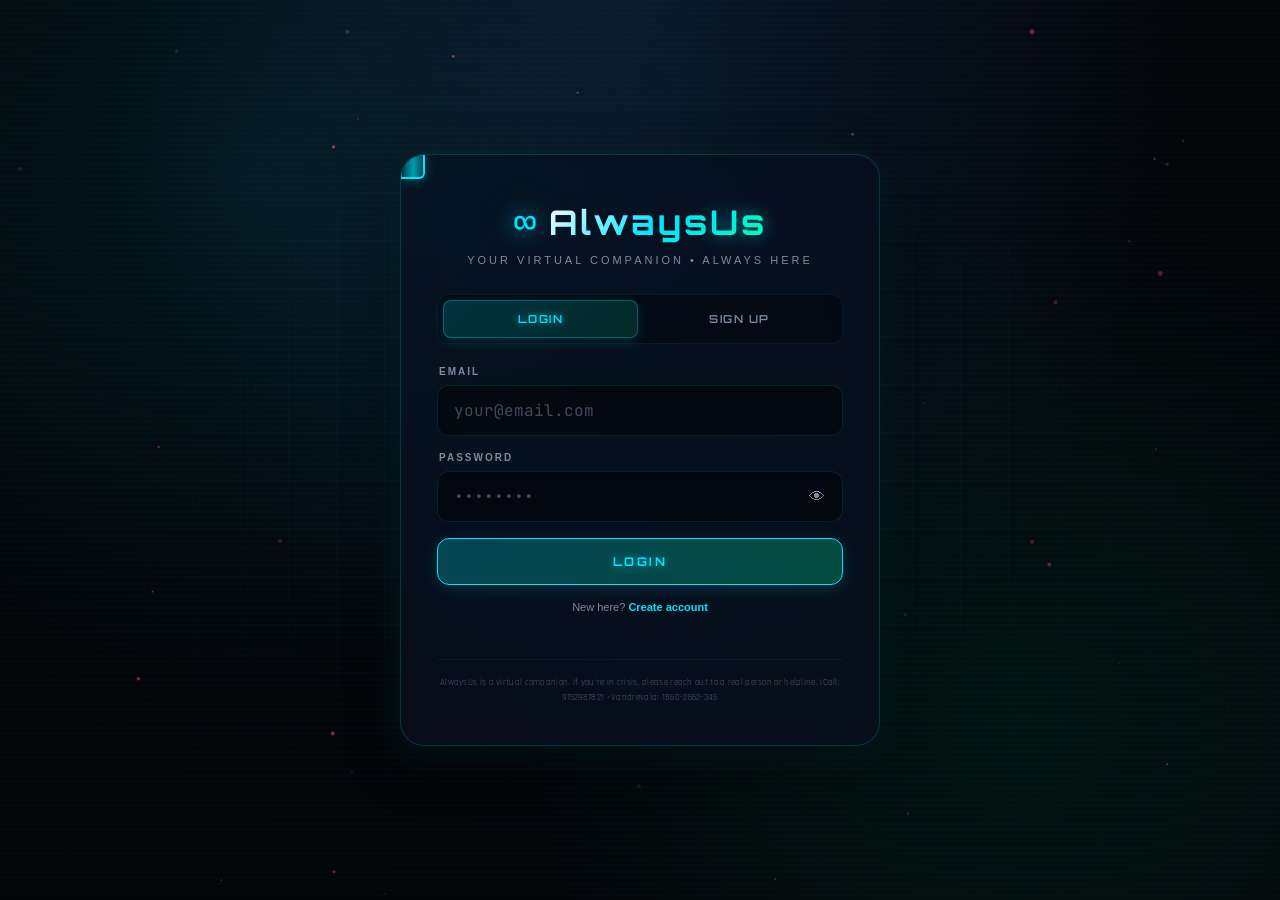
==== commit 42308a1c: "Update chat.html" ====
--- a/chat.html
+++ b/chat.html
@@ -4,7 +4,7 @@
     <meta charset="UTF-8">
     <meta name="viewport" content="width=device-width, initial-scale=1.0, maximum-scale=1.0, user-scalable=no">
     <title>Chat • AlwaysUs</title>
-    <meta name="theme-color" content="#050810">
+    <meta name="theme-color" content="#0a0308">
     <link rel="manifest" href="manifest.json">
     <link rel="preconnect" href="https://fonts.googleapis.com">
     <link rel="preconnect" href="https://fonts.gstatic.com" crossorigin>
@@ -21,53 +21,78 @@
     <div id="app">
         <div id="chat-screen" class="screen active">
 
-            <!-- MINIMAL TOPBAR -->
+            <!-- TOPBAR -->
             <div class="gem-topbar">
-                <button id="menu-toggle" class="gem-icon-btn" title="Menu">☰</button>
+                <button id="menu-toggle" class="gem-icon-btn" title="Menu">
+                    <svg viewBox="0 0 24 24" width="22" height="22" fill="none" stroke="currentColor" stroke-width="2" stroke-linecap="round" stroke-linejoin="round">
+                        <line x1="3" y1="12" x2="21" y2="12"></line>
+                        <line x1="3" y1="6" x2="21" y2="6"></line>
+                        <line x1="3" y1="18" x2="21" y2="18"></line>
+                    </svg>
+                </button>
                 <div class="gem-topbar-title">
                     <span class="gem-title-icon">∞</span>
                     <span class="gem-title-text">AlwaysUs</span>
                 </div>
-                <button id="settings-btn" class="gem-icon-btn" title="Settings">⚙</button>
+                <div class="gem-topbar-spacer"></div>
             </div>
+
+            <div class="gem-topline"></div>
 
             <!-- SIDEBAR -->
             <div id="gem-sidebar" class="gem-sidebar">
                 <div class="gem-sidebar-header">
                     <span class="gem-sidebar-logo">∞ AlwaysUs</span>
-                    <button id="sidebar-close" class="gem-icon-btn small">✕</button>
+                    <button id="sidebar-close" class="gem-icon-btn small">
+                        <svg viewBox="0 0 24 24" width="16" height="16" fill="none" stroke="currentColor" stroke-width="2" stroke-linecap="round" stroke-linejoin="round">
+                            <line x1="18" y1="6" x2="6" y2="18"></line>
+                            <line x1="6" y1="6" x2="18" y2="18"></line>
+                        </svg>
+                    </button>
                 </div>
 
                 <div class="gem-sidebar-menu">
                     <button id="menu-new-chat" class="gem-menu-item">
-                        <span class="gem-menu-icon">✦</span>
+                        <svg class="gem-menu-icon" viewBox="0 0 24 24" width="18" height="18" fill="none" stroke="currentColor" stroke-width="2" stroke-linecap="round" stroke-linejoin="round">
+                            <line x1="12" y1="5" x2="12" y2="19"></line>
+                            <line x1="5" y1="12" x2="19" y2="12"></line>
+                        </svg>
                         <span>New Chat</span>
                     </button>
 
                     <button id="menu-history" class="gem-menu-item">
-                        <span class="gem-menu-icon">🕐</span>
+                        <svg class="gem-menu-icon" viewBox="0 0 24 24" width="18" height="18" fill="none" stroke="currentColor" stroke-width="2" stroke-linecap="round" stroke-linejoin="round">
+                            <circle cx="12" cy="12" r="10"></circle>
+                            <polyline points="12 6 12 12 16 14"></polyline>
+                        </svg>
                         <span>Chat History</span>
                     </button>
 
                     <button id="menu-change-role" class="gem-menu-item">
-                        <span class="gem-menu-icon">🔄</span>
+                        <svg class="gem-menu-icon" viewBox="0 0 24 24" width="18" height="18" fill="none" stroke="currentColor" stroke-width="2" stroke-linecap="round" stroke-linejoin="round">
+                            <polyline points="23 4 23 10 17 10"></polyline>
+                            <polyline points="1 20 1 14 7 14"></polyline>
+                            <path d="M3.51 9a9 9 0 0 1 14.85-3.36L23 10M1 14l4.64 4.36A9 9 0 0 0 20.49 15"></path>
+                        </svg>
                         <span>Change Companion</span>
                     </button>
 
                     <button id="menu-clear-chat" class="gem-menu-item">
-                        <span class="gem-menu-icon">🗑</span>
+                        <svg class="gem-menu-icon" viewBox="0 0 24 24" width="18" height="18" fill="none" stroke="currentColor" stroke-width="2" stroke-linecap="round" stroke-linejoin="round">
+                            <polyline points="3 6 5 6 21 6"></polyline>
+                            <path d="M19 6v14a2 2 0 0 1-2 2H7a2 2 0 0 1-2-2V6m3 0V4a2 2 0 0 1 2-2h4a2 2 0 0 1 2 2v2"></path>
+                        </svg>
                         <span>Clear Chat</span>
                     </button>
 
                     <div class="gem-menu-divider"></div>
 
-                    <button id="menu-settings" class="gem-menu-item">
-                        <span class="gem-menu-icon">⚙</span>
-                        <span>Settings</span>
-                    </button>
-
                     <button id="menu-logout" class="gem-menu-item danger">
-                        <span class="gem-menu-icon">🚪</span>
+                        <svg class="gem-menu-icon" viewBox="0 0 24 24" width="18" height="18" fill="none" stroke="currentColor" stroke-width="2" stroke-linecap="round" stroke-linejoin="round">
+                            <path d="M9 21H5a2 2 0 0 1-2-2V5a2 2 0 0 1 2-2h4"></path>
+                            <polyline points="16 17 21 12 16 7"></polyline>
+                            <line x1="21" y1="12" x2="9" y2="12"></line>
+                        </svg>
                         <span>Logout</span>
                     </button>
                 </div>
@@ -81,24 +106,35 @@
             <!-- CHAT MESSAGES -->
             <div class="gem-chat-area" id="chat-area"></div>
 
-            <!-- TYPING INDICATOR -->
+            <!-- TYPING -->
             <div class="gem-typing" id="typing-indicator">
                 <span class="gem-typing-dot"></span>
                 <span class="gem-typing-dot"></span>
                 <span class="gem-typing-dot"></span>
             </div>
 
-            <!-- ROUNDED INPUT -->
+            <!-- INPUT -->
             <div class="gem-input-wrap">
                 <div class="gem-input-bar">
-                    <button id="attach-btn" class="gem-input-btn" title="Attach">+</button>
+                    <button id="attach-btn" class="gem-input-btn" title="Attach">
+                        <svg viewBox="0 0 24 24" width="20" height="20" fill="none" stroke="currentColor" stroke-width="2" stroke-linecap="round" stroke-linejoin="round">
+                            <line x1="12" y1="5" x2="12" y2="19"></line>
+                            <line x1="5" y1="12" x2="19" y2="12"></line>
+                        </svg>
+                    </button>
                     <div id="attach-menu" class="gem-attach-menu">
                         <button id="attach-photo">
-                            <span class="gem-menu-icon">📷</span>
+                            <svg class="gem-menu-icon" viewBox="0 0 24 24" width="16" height="16" fill="none" stroke="currentColor" stroke-width="2" stroke-linecap="round" stroke-linejoin="round">
+                                <rect x="3" y="3" width="18" height="18" rx="2" ry="2"></rect>
+                                <circle cx="8.5" cy="8.5" r="1.5"></circle>
+                                <polyline points="21 15 16 10 5 21"></polyline>
+                            </svg>
                             <span>Photo</span>
                         </button>
                         <button id="attach-file">
-                            <span class="gem-menu-icon">📎</span>
+                            <svg class="gem-menu-icon" viewBox="0 0 24 24" width="16" height="16" fill="none" stroke="currentColor" stroke-width="2" stroke-linecap="round" stroke-linejoin="round">
+                                <path d="M21.44 11.05l-9.19 9.19a6 6 0 0 1-8.49-8.49l9.19-9.19a4 4 0 0 1 5.66 5.66l-9.2 9.19a2 2 0 0 1-2.83-2.83l8.49-8.48"></path>
+                            </svg>
                             <span>File</span>
                         </button>
                     </div>
@@ -111,61 +147,17 @@
                 </div>
             </div>
 
-            <!-- SETTINGS MODAL -->
-            <div id="settings-modal" class="gem-modal">
-                <div class="gem-modal-content">
-                    <div class="gem-modal-header">
-                        <span class="gem-modal-title">Settings</span>
-                        <button id="settings-close" class="gem-icon-btn small">✕</button>
-                    </div>
-                    <div class="gem-modal-body">
-                        <div class="gem-setting-item">
-                            <div class="gem-setting-info">
-                                <span class="gem-setting-label">Auto Messages</span>
-                                <span class="gem-setting-desc">Morning, night & inactivity messages</span>
-                            </div>
-                            <label class="gem-switch">
-                                <input type="checkbox" id="setting-auto-msg" checked>
-                                <span class="gem-slider"></span>
-                            </label>
-                        </div>
-                        <div class="gem-setting-item">
-                            <div class="gem-setting-info">
-                                <span class="gem-setting-label">Sound Effects</span>
-                                <span class="gem-setting-desc">Message send/receive sounds</span>
-                            </div>
-                            <label class="gem-switch">
-                                <input type="checkbox" id="setting-sound">
-                                <span class="gem-slider"></span>
-                            </label>
-                        </div>
-                        <div class="gem-setting-item">
-                            <div class="gem-setting-info">
-                                <span class="gem-setting-label">Companion</span>
-                                <span class="gem-setting-desc" id="setting-companion-info">Aria • GF</span>
-                            </div>
-                            <button id="setting-change-companion" class="gem-small-btn">Change</button>
-                        </div>
-                        <div class="gem-setting-item">
-                            <div class="gem-setting-info">
-                                <span class="gem-setting-label">Language</span>
-                                <span class="gem-setting-desc" id="setting-language-info">Hinglish</span>
-                            </div>
-                            <button id="setting-change-language" class="gem-small-btn">Change</button>
-                        </div>
-                    </div>
-                    <div class="gem-modal-footer">
-                        <span class="gem-version">AlwaysUs v1.0</span>
-                    </div>
-                </div>
-            </div>
-
             <!-- HISTORY MODAL -->
             <div id="history-modal" class="gem-modal">
                 <div class="gem-modal-content">
                     <div class="gem-modal-header">
                         <span class="gem-modal-title">Chat History</span>
-                        <button id="history-close" class="gem-icon-btn small">✕</button>
+                        <button id="history-close" class="gem-icon-btn small">
+                            <svg viewBox="0 0 24 24" width="16" height="16" fill="none" stroke="currentColor" stroke-width="2" stroke-linecap="round" stroke-linejoin="round">
+                                <line x1="18" y1="6" x2="6" y2="18"></line>
+                                <line x1="6" y1="6" x2="18" y2="18"></line>
+                            </svg>
+                        </button>
                     </div>
                     <div class="gem-modal-body" id="history-body"></div>
                 </div>
--- a/style.css
+++ b/style.css
@@ -1,5 +1,6 @@
 /* ============================================================
-   AlwaysUs — Premium Cyber Theme v2.0
+   AlwaysUs — Premium Cyber Theme v3.0
+   Login + Setup + Gemini-Style Chat
    Fully responsive: iOS, Android, iPad, Laptop, PC
    ============================================================ */
 
@@ -14,48 +15,38 @@
     --bg: #030509;
     --bg2: #060b16;
     --bg3: #0a1220;
-    
     --cyan: #00e5ff;
     --cyan-soft: #4de8ff;
     --green: #00ffaa;
     --green-soft: #5cffc4;
     --gold: #ffd700;
-    
     --text: #eaf2fb;
     --text-dim: #7a8ba3;
     --text-fade: #4a5568;
-    
     --glass: rgba(8, 16, 30, 0.75);
     --glass-light: rgba(15, 25, 45, 0.6);
     --glass-border: rgba(0, 229, 255, 0.18);
-    --glass-border-hover: rgba(0, 229, 255, 0.45);
-    
     --grad-primary: linear-gradient(135deg, #00e5ff 0%, #00ffaa 100%);
     --grad-primary-soft: linear-gradient(135deg, rgba(0, 229, 255, 0.25) 0%, rgba(0, 255, 170, 0.25) 100%);
     --grad-bg: radial-gradient(ellipse at 50% 0%, #0a1828 0%, #030509 60%);
     --grad-card: linear-gradient(135deg, rgba(0, 229, 255, 0.05) 0%, rgba(0, 255, 170, 0.03) 100%);
-    
     --glow-cyan: 0 0 12px rgba(0, 229, 255, 0.6), 0 0 24px rgba(0, 229, 255, 0.25);
     --glow-cyan-lg: 0 0 20px rgba(0, 229, 255, 0.7), 0 0 40px rgba(0, 229, 255, 0.35), 0 0 60px rgba(0, 229, 255, 0.15);
     --glow-green: 0 0 12px rgba(0, 255, 170, 0.6), 0 0 24px rgba(0, 255, 170, 0.25);
     --glow-green-lg: 0 0 20px rgba(0, 255, 170, 0.7), 0 0 40px rgba(0, 255, 170, 0.35);
     --glow-soft: 0 8px 32px rgba(0, 229, 255, 0.12);
-    
     --shadow-sm: 0 2px 8px rgba(0, 0, 0, 0.4);
     --shadow-md: 0 8px 24px rgba(0, 0, 0, 0.5);
     --shadow-lg: 0 16px 48px rgba(0, 0, 0, 0.6);
-    
     --font-head: 'Orbitron', sans-serif;
     --font-body: 'JetBrains Mono', monospace;
     --font-alt: 'Rajdhani', sans-serif;
-    
     --radius-sm: 8px;
     --radius-md: 12px;
     --radius-lg: 18px;
     --radius-xl: 24px;
 }
 
-/* ========== GLOBAL RESET & iOS FIXES ========== */
 html, body {
     height: 100%;
     height: -webkit-fill-available;
@@ -72,7 +63,6 @@
     text-size-adjust: 100%;
 }
 
-/* iOS ke liye specific height fix */
 @supports (-webkit-touch-callout: none) {
     html, body, #app {
         height: -webkit-fill-available;
@@ -165,7 +155,7 @@
 
 .screen.active { display: flex; }
 
-/* ========== PREMIUM GLASS CARD ========== */
+/* ========== GLASS CARD ========== */
 .glass-card {
     background: var(--glass);
     backdrop-filter: blur(24px) saturate(180%);
@@ -262,7 +252,6 @@
     font-size: 30px;
     font-weight: 700;
     letter-spacing: 3px;
-    color: var(--text);
     background: linear-gradient(135deg, #ffffff 0%, var(--cyan) 50%, var(--green) 100%);
     -webkit-background-clip: text;
     background-clip: text;
@@ -316,7 +305,6 @@
     cursor: pointer;
     border-radius: var(--radius-sm);
     transition: all 0.35s cubic-bezier(0.4, 0, 0.2, 1);
-    position: relative;
 }
 
 .tab.active {
@@ -420,7 +408,7 @@
     background: rgba(0, 229, 255, 0.08);
 }
 
-/* ========== PREMIUM BUTTONS ========== */
+/* ========== BUTTONS ========== */
 .btn-primary {
     background: var(--grad-primary-soft);
     border: 1px solid var(--cyan);
@@ -673,15 +661,6 @@
     overflow: hidden;
 }
 
-.category-btn::before {
-    content: '';
-    position: absolute;
-    inset: 0;
-    background: var(--grad-primary);
-    opacity: 0;
-    transition: opacity 0.35s;
-}
-
 .category-btn:hover {
     border-color: var(--cyan);
     box-shadow: var(--glow-cyan);
@@ -693,11 +672,6 @@
     box-shadow: var(--glow-green-lg);
     background: rgba(0, 255, 170, 0.08);
     transform: translateY(-3px);
-}
-
-.category-btn > * {
-    position: relative;
-    z-index: 1;
 }
 
 .cat-icon {
@@ -723,10 +697,6 @@
 }
 
 .role-grid::-webkit-scrollbar { width: 4px; }
-.role-grid::-webkit-scrollbar-track {
-    background: rgba(0, 0, 0, 0.2);
-    border-radius: 4px;
-}
 .role-grid::-webkit-scrollbar-thumb {
     background: linear-gradient(180deg, var(--cyan), var(--green));
     border-radius: 4px;
@@ -780,14 +750,12 @@
     transition: all 0.25s;
     font-family: var(--font-alt);
     font-weight: 600;
-    letter-spacing: 0.5px;
 }
 
 .sugg:hover {
     border-color: var(--cyan);
     color: var(--cyan);
     box-shadow: var(--glow-cyan);
-    transform: translateY(-1px);
     background: rgba(0, 229, 255, 0.12);
 }
 
@@ -814,725 +782,942 @@
 
 .setup-nav button { flex: 1; }
 
-/* ========== CHAT SCREEN ========== */
+/* ============================================================
+   GEMINI-STYLE CHAT UI
+   ============================================================ */
+
 #chat-screen {
-    padding: 0;
     display: none;
     flex-direction: column;
     height: 100%;
     overflow: hidden;
+    padding: 0;
+    position: relative;
     max-width: 100%;
 }
 
 #chat-screen.active { display: flex; }
 
-.chat-topbar {
+/* ========== TOPBAR ========== */
+.gem-topbar {
     display: flex;
     align-items: center;
     justify-content: space-between;
-    padding: 14px 18px;
-    background: rgba(3, 5, 9, 0.85);
-    backdrop-filter: blur(24px) saturate(180%);
-    -webkit-backdrop-filter: blur(24px) saturate(180%);
-    border-bottom: 1px solid var(--glass-border);
+    gap: 12px;
+    padding: 12px 16px;
+    padding-top: max(12px, env(safe-area-inset-top, 12px));
+    background: rgba(3, 5, 9, 0.55);
+    backdrop-filter: blur(20px);
+    -webkit-backdrop-filter: blur(20px);
     flex-shrink: 0;
-    position: relative;
     z-index: 10;
-    box-shadow: 0 4px 24px rgba(0, 0, 0, 0.5);
-}
-
-.chat-topbar::after {
-    content: '';
-    position: absolute;
+    position: relative;
+}
+
+.gem-topbar-title {
+    display: flex;
+    align-items: center;
+    gap: 8px;
+    flex: 1;
+    justify-content: center;
+}
+
+.gem-title-icon {
+    font-size: 20px;
+    color: var(--cyan);
+    text-shadow: 0 0 10px rgba(0, 229, 255, 0.6);
+    animation: gemIconPulse 3s ease-in-out infinite;
+    line-height: 1;
+}
+
+@keyframes gemIconPulse {
+    0%, 100% { 
+        text-shadow: 0 0 8px rgba(0, 229, 255, 0.5); 
+        transform: scale(1);
+    }
+    50% { 
+        text-shadow: 0 0 20px rgba(0, 229, 255, 1); 
+        transform: scale(1.08);
+    }
+}
+
+.gem-title-text {
+    font-family: var(--font-head);
+    font-size: 14px;
+    font-weight: 700;
+    letter-spacing: 2px;
+    background: linear-gradient(135deg, #ffffff 0%, var(--cyan) 60%, var(--green) 100%);
+    -webkit-background-clip: text;
+    background-clip: text;
+    -webkit-text-fill-color: transparent;
+}
+
+.gem-icon-btn {
+    background: transparent;
+    border: none;
+    color: var(--text-dim);
+    width: 40px;
+    height: 40px;
+    display: flex;
+    align-items: center;
+    justify-content: center;
+    cursor: pointer;
+    font-size: 20px;
+    border-radius: 50%;
+    transition: all 0.25s;
+    flex-shrink: 0;
+}
+
+.gem-icon-btn:hover,
+.gem-icon-btn:active {
+    background: rgba(0, 229, 255, 0.1);
+    color: var(--cyan);
+}
+
+.gem-icon-btn.small {
+    width: 34px;
+    height: 34px;
+    font-size: 16px;
+}
+
+/* ========== SIDEBAR ========== */
+.gem-sidebar {
+    position: fixed;
+    top: 0;
+    left: 0;
     bottom: 0;
-    left: 0;
-    right: 0;
-    height: 1px;
-    background: linear-gradient(90deg, transparent, var(--cyan), var(--green), transparent);
-    opacity: 0.5;
-}
-
-.topbar-left {
-    display: flex;
-    align-items: center;
-    gap: 12px;
-}
-
-.avatar {
-    width: 44px;
-    height: 44px;
-    border-radius: 50%;
-    background: linear-gradient(135deg, rgba(0, 229, 255, 0.3), rgba(0, 255, 170, 0.3));
-    border: 2px solid var(--cyan);
-    display: flex;
-    align-items: center;
-    justify-content: center;
+    width: 300px;
+    max-width: 85vw;
+    background: linear-gradient(180deg, #0a1220 0%, #050810 100%);
+    border-right: 1px solid rgba(0, 229, 255, 0.15);
+    z-index: 200;
+    transform: translateX(-100%);
+    transition: transform 0.35s cubic-bezier(0.4, 0, 0.2, 1);
+    display: flex;
+    flex-direction: column;
+    box-shadow: 4px 0 32px rgba(0, 0, 0, 0.6);
+    padding-top: env(safe-area-inset-top, 0px);
+    padding-bottom: env(safe-area-inset-bottom, 0px);
+}
+
+.gem-sidebar.open { transform: translateX(0); }
+
+.gem-sidebar-header {
+    display: flex;
+    align-items: center;
+    justify-content: space-between;
+    padding: 16px 20px;
+    border-bottom: 1px solid rgba(0, 229, 255, 0.1);
+    flex-shrink: 0;
+}
+
+.gem-sidebar-logo {
     font-family: var(--font-head);
-    font-size: 18px;
+    font-size: 16px;
     font-weight: 700;
-    color: var(--cyan);
-    text-shadow: 0 0 10px rgba(0, 229, 255, 0.7);
-    box-shadow: var(--glow-cyan);
-    position: relative;
-}
-
-.avatar::after {
-    content: '';
-    position: absolute;
-    inset: -4px;
-    border-radius: 50%;
-    border: 1px solid rgba(0, 229, 255, 0.3);
-    animation: avatarPulse 2.5s ease-in-out infinite;
-}
-
-@keyframes avatarPulse {
-    0%, 100% { 
-        transform: scale(1); 
-        opacity: 0.6;
-    }
-    50% { 
-        transform: scale(1.1); 
-        opacity: 0.2;
-    }
-}
-
-.topbar-info {
+    letter-spacing: 2px;
+    color: var(--cyan);
+    text-shadow: 0 0 10px rgba(0, 229, 255, 0.5);
+}
+
+.gem-sidebar-menu {
+    flex: 1;
+    padding: 12px;
     display: flex;
     flex-direction: column;
     gap: 3px;
-}
-
-.companion-name {
-    font-family: var(--font-head);
-    font-size: 15px;
-    font-weight: 700;
-    color: var(--text);
-    letter-spacing: 1.5px;
-}
-
-.status {
-    font-size: 10px;
-    color: var(--green);
-    display: flex;
-    align-items: center;
-    gap: 5px;
-    font-family: var(--font-alt);
-    font-weight: 600;
-    letter-spacing: 1px;
-    text-transform: uppercase;
-}
-
-.online-dot {
-    width: 6px;
-    height: 6px;
-    border-radius: 50%;
-    background: var(--green);
-    box-shadow: 0 0 8px var(--green);
-    animation: pulse 2s infinite;
-}
-
-@keyframes pulse {
-    0%, 100% { opacity: 1; transform: scale(1); }
-    50% { opacity: 0.4; transform: scale(0.85); }
-}
-
-.icon-btn {
-    background: rgba(0, 229, 255, 0.05);
-    border: 1px solid rgba(0, 229, 255, 0.2);
-    border-radius: var(--radius-sm);
-    color: var(--text);
-    width: 38px;
-    height: 38px;
-    display: flex;
-    align-items: center;
-    justify-content: center;
-    cursor: pointer;
-    font-size: 16px;
-    transition: all 0.3s;
-    backdrop-filter: blur(10px);
-}
-
-.icon-btn:hover {
-    border-color: var(--cyan);
-    box-shadow: var(--glow-cyan);
-    background: rgba(0, 229, 255, 0.12);
-    transform: translateY(-1px);
-}
-
-/* ========== DROPDOWNS ========== */
-.menu-dropdown,
-.attach-menu {
-    position: absolute;
-    background: rgba(8, 16, 30, 0.96);
-    backdrop-filter: blur(24px) saturate(180%);
-    -webkit-backdrop-filter: blur(24px) saturate(180%);
-    border: 1px solid var(--glass-border);
-    border-radius: var(--radius-md);
-    padding: 8px;
-    display: none;
-    flex-direction: column;
-    gap: 3px;
-    z-index: 100;
-    box-shadow: var(--shadow-lg), var(--glow-soft);
-    overflow: hidden;
-}
-
-.menu-dropdown::before,
-.attach-menu::before {
-    content: '';
-    position: absolute;
-    top: 0;
-    left: 0;
-    right: 0;
-    height: 1px;
-    background: linear-gradient(90deg, transparent, var(--cyan), transparent);
-    opacity: 0.6;
-}
-
-.menu-dropdown {
-    top: 66px;
-    right: 16px;
-    min-width: 180px;
-}
-
-.attach-menu {
-    bottom: 76px;
-    left: 18px;
-    min-width: 150px;
-}
-
-.menu-dropdown.open,
-.attach-menu.open {
-    display: flex;
-    animation: dropdownIn 0.25s cubic-bezier(0.4, 0, 0.2, 1);
-}
-
-@keyframes dropdownIn {
-    from { opacity: 0; transform: translateY(-8px); }
-    to { opacity: 1; transform: translateY(0); }
-}
-
-.menu-dropdown button,
-.attach-menu button {
+    overflow-y: auto;
+}
+
+.gem-menu-item {
+    display: flex;
+    align-items: center;
+    gap: 14px;
     background: transparent;
     border: none;
     color: var(--text);
-    padding: 11px 15px;
+    padding: 13px 16px;
+    font-family: var(--font-alt);
+    font-size: 14px;
+    font-weight: 600;
+    letter-spacing: 0.3px;
+    cursor: pointer;
+    border-radius: 10px;
+    transition: all 0.25s;
     text-align: left;
-    font-family: var(--font-alt);
-    font-size: 13px;
+    width: 100%;
+}
+
+.gem-menu-item:hover,
+.gem-menu-item:active {
+    background: linear-gradient(135deg, rgba(0, 229, 255, 0.1), rgba(0, 255, 170, 0.06));
+    color: var(--cyan);
+}
+
+.gem-menu-item.danger:hover {
+    background: rgba(255, 85, 119, 0.1);
+    color: #ff5577;
+}
+
+.gem-menu-icon {
+    font-size: 18px;
+    width: 24px;
+    text-align: center;
+    flex-shrink: 0;
+    line-height: 1;
+}
+
+.gem-menu-divider {
+    height: 1px;
+    background: rgba(0, 229, 255, 0.1);
+    margin: 8px 12px;
+}
+
+.gem-sidebar-footer {
+    padding: 14px 20px;
+    border-top: 1px solid rgba(0, 229, 255, 0.1);
+    flex-shrink: 0;
+}
+
+.gem-companion-badge {
+    font-family: var(--font-alt);
+    font-size: 12px;
+    color: var(--cyan);
+    padding: 6px 14px;
+    border-radius: 20px;
+    background: rgba(0, 229, 255, 0.08);
+    border: 1px solid rgba(0, 229, 255, 0.2);
+    display: inline-block;
+    letter-spacing: 1px;
+    text-transform: uppercase;
     font-weight: 600;
-    cursor: pointer;
-    border-radius: var(--radius-sm);
-    transition: all 0.25s;
-    letter-spacing: 0.5px;
-    display: flex;
-    align-items: center;
-    gap: 8px;
-}
-
-.menu-dropdown button:hover,
-.attach-menu button:hover {
-    background: linear-gradient(135deg, rgba(0, 229, 255, 0.15), rgba(0, 255, 170, 0.1));
-    color: var(--cyan);
-    box-shadow: inset 0 0 0 1px rgba(0, 229, 255, 0.2);
+}
+
+.gem-overlay {
+    position: fixed;
+    inset: 0;
+    background: rgba(0, 0, 0, 0.6);
+    backdrop-filter: blur(4px);
+    z-index: 199;
+    opacity: 0;
+    pointer-events: none;
+    transition: opacity 0.3s;
+}
+
+.gem-overlay.show {
+    opacity: 1;
+    pointer-events: auto;
 }
 
 /* ========== CHAT AREA ========== */
-.chat-area {
+.gem-chat-area {
     flex: 1;
     overflow-y: auto;
-    padding: 18px;
+    padding: 20px 16px;
     display: flex;
     flex-direction: column;
-    gap: 12px;
+    gap: 16px;
     scroll-behavior: smooth;
     -webkit-overflow-scrolling: touch;
-}
-
-.chat-area::-webkit-scrollbar { width: 4px; }
-.chat-area::-webkit-scrollbar-track {
-    background: transparent;
-}
-.chat-area::-webkit-scrollbar-thumb {
-    background: linear-gradient(180deg, var(--cyan), var(--green));
+    position: relative;
+}
+
+.gem-chat-area::-webkit-scrollbar { width: 4px; }
+.gem-chat-area::-webkit-scrollbar-track { background: transparent; }
+.gem-chat-area::-webkit-scrollbar-thumb {
+    background: rgba(0, 229, 255, 0.3);
     border-radius: 4px;
-    opacity: 0.5;
-}
-
-.message {
-    max-width: 82%;
-    padding: 12px 16px;
-    border-radius: var(--radius-lg);
-    font-size: 13px;
-    line-height: 1.55;
-    animation: msgIn 0.4s cubic-bezier(0.4, 0, 0.2, 1);
-    word-wrap: break-word;
-    position: relative;
-    box-shadow: var(--shadow-sm);
-    font-weight: 400;
-    letter-spacing: 0.2px;
-}
-
-@keyframes msgIn {
+}
+
+/* ========== MESSAGES ========== */
+.gem-msg {
+    display: flex;
+    align-items: flex-start;
+    gap: 10px;
+    animation: gemMsgIn 0.35s cubic-bezier(0.4, 0, 0.2, 1);
+    max-width: 100%;
+}
+
+@keyframes gemMsgIn {
     from { 
         opacity: 0; 
-        transform: translateY(12px) scale(0.96); 
+        transform: translateY(10px); 
     }
     to { 
         opacity: 1; 
-        transform: translateY(0) scale(1); 
-    }
-}
-
-.message.ai {
-    align-self: flex-start;
-    background: linear-gradient(135deg, rgba(0, 229, 255, 0.12), rgba(0, 229, 255, 0.06));
-    border: 1px solid rgba(0, 229, 255, 0.22);
-    border-bottom-left-radius: 6px;
+        transform: translateY(0); 
+    }
+}
+
+.gem-msg.user {
+    justify-content: flex-end;
+}
+
+.gem-msg-avatar {
+    width: 32px;
+    height: 32px;
+    border-radius: 50%;
+    background: linear-gradient(135deg, rgba(0, 229, 255, 0.25), rgba(0, 255, 170, 0.2));
+    border: 1px solid rgba(0, 229, 255, 0.4);
+    display: flex;
+    align-items: center;
+    justify-content: center;
+    font-family: var(--font-head);
+    font-size: 14px;
+    color: var(--cyan);
+    flex-shrink: 0;
+    box-shadow: 0 0 12px rgba(0, 229, 255, 0.3);
+}
+
+.gem-msg-content {
+    max-width: 78%;
+    display: flex;
+    flex-direction: column;
+    gap: 4px;
+}
+
+.gem-msg.user .gem-msg-content {
+    align-items: flex-end;
+    max-width: 82%;
+}
+
+.gem-msg-text {
+    padding: 11px 15px;
+    border-radius: 18px;
+    font-size: 14px;
+    line-height: 1.5;
+    word-wrap: break-word;
+    letter-spacing: 0.2px;
+}
+
+.gem-msg.ai .gem-msg-text {
+    background: rgba(10, 20, 35, 0.8);
+    border: 1px solid rgba(0, 229, 255, 0.12);
     color: var(--text);
-    backdrop-filter: blur(10px);
-    box-shadow: 
-        0 4px 16px rgba(0, 0, 0, 0.3),
-        inset 0 1px 0 rgba(0, 229, 255, 0.15);
-}
-
-.message.user {
-    align-self: flex-end;
-    background: linear-gradient(135deg, rgba(0, 255, 170, 0.18), rgba(0, 229, 255, 0.12));
-    border: 1px solid rgba(0, 255, 170, 0.3);
-    border-bottom-right-radius: 6px;
+    border-top-left-radius: 4px;
+}
+
+.gem-msg.user .gem-msg-text {
+    background: linear-gradient(135deg, rgba(0, 229, 255, 0.15), rgba(0, 255, 170, 0.12));
+    border: 1px solid rgba(0, 255, 170, 0.25);
     color: var(--text);
-    backdrop-filter: blur(10px);
-    box-shadow: 
-        0 4px 16px rgba(0, 0, 0, 0.3),
-        inset 0 1px 0 rgba(0, 255, 170, 0.2);
-}
-
-.message img {
+    border-top-right-radius: 4px;
+}
+
+.gem-msg-text img {
     max-width: 100%;
-    border-radius: var(--radius-sm);
-    margin-top: 6px;
-    border: 1px solid rgba(0, 229, 255, 0.2);
-}
-
-.message .msg-time {
-    font-size: 9px;
-    color: var(--text-dim);
-    margin-top: 6px;
+    border-radius: 12px;
+    margin-top: 4px;
     display: block;
-    text-align: right;
-    font-family: var(--font-alt);
-    font-weight: 500;
-    letter-spacing: 0.5px;
-    opacity: 0.7;
+}
+
+.gem-msg-time {
+    font-size: 10px;
+    color: var(--text-fade);
+    font-family: var(--font-alt);
+    padding: 0 6px;
+    letter-spacing: 0.3px;
 }
 
 /* ========== TYPING INDICATOR ========== */
-.typing-indicator {
+.gem-typing {
     display: none;
     align-items: center;
     gap: 5px;
-    padding: 12px 18px;
-    margin-left: 18px;
-    margin-bottom: 6px;
-    background: rgba(0, 229, 255, 0.08);
-    border: 1px solid rgba(0, 229, 255, 0.18);
-    border-radius: var(--radius-lg);
-    border-bottom-left-radius: 6px;
+    padding: 10px 16px;
+    margin: 0 16px 8px;
+    background: rgba(10, 20, 35, 0.7);
+    border: 1px solid rgba(0, 229, 255, 0.12);
+    border-radius: 18px;
+    border-top-left-radius: 4px;
     width: fit-content;
     backdrop-filter: blur(10px);
 }
 
-.typing-indicator.show {
-    display: flex;
-    animation: msgIn 0.3s ease;
-}
-
-.typing-indicator .dot {
+.gem-typing.show {
+    display: flex;
+    animation: gemMsgIn 0.3s ease;
+}
+
+.gem-typing-dot {
     width: 7px;
     height: 7px;
     border-radius: 50%;
     background: var(--cyan);
-    animation: typing 1.4s infinite;
-    box-shadow: 0 0 6px rgba(0, 229, 255, 0.6);
-    border: none;
-}
-
-.typing-indicator .dot:nth-child(2) { animation-delay: 0.2s; }
-.typing-indicator .dot:nth-child(3) { animation-delay: 0.4s; }
-
-@keyframes typing {
+    animation: gemTyping 1.4s infinite;
+    box-shadow: 0 0 6px rgba(0, 229, 255, 0.5);
+}
+
+.gem-typing-dot:nth-child(2) { animation-delay: 0.2s; }
+.gem-typing-dot:nth-child(3) { animation-delay: 0.4s; }
+
+@keyframes gemTyping {
     0%, 60%, 100% { 
         transform: translateY(0); 
-        opacity: 0.4; 
+        opacity: 0.35; 
     }
     30% { 
-        transform: translateY(-7px); 
+        transform: translateY(-6px); 
         opacity: 1; 
     }
 }
 
-/* ========== INPUT AREA ========== */
-.chat-input-area {
-    display: flex;
-    align-items: center;
-    gap: 8px;
-    padding: 12px 18px;
-    padding-bottom: calc(12px + env(safe-area-inset-bottom, 0px));
-    background: rgba(3, 5, 9, 0.92);
-    backdrop-filter: blur(24px) saturate(180%);
-    -webkit-backdrop-filter: blur(24px) saturate(180%);
-    border-top: 1px solid var(--glass-border);
+/* ========== INPUT BAR ========== */
+.gem-input-wrap {
+    padding: 8px 16px 14px;
+    padding-bottom: max(14px, env(safe-area-inset-bottom, 14px));
     flex-shrink: 0;
-    position: relative;
-}
-
-.chat-input-area::before {
-    content: '';
-    position: absolute;
-    top: 0;
-    left: 0;
-    right: 0;
-    height: 1px;
-    background: linear-gradient(90deg, transparent, var(--cyan), var(--green), transparent);
-    opacity: 0.4;
+    background: linear-gradient(180deg, transparent 0%, rgba(3, 5, 9, 0.9) 30%);
+    position: relative;
+    z-index: 5;
+}
+
+.gem-input-bar {
+    display: flex;
+    align-items: center;
+    gap: 6px;
+    background: rgba(15, 25, 45, 0.85);
+    backdrop-filter: blur(20px);
+    -webkit-backdrop-filter: blur(20px);
+    border: 1px solid rgba(0, 229, 255, 0.18);
+    border-radius: 26px;
+    padding: 6px 6px 6px 10px;
+    transition: all 0.3s;
+    box-shadow: 0 4px 24px rgba(0, 0, 0, 0.4);
+    position: relative;
+    max-width: 900px;
+    margin: 0 auto;
+    width: 100%;
+}
+
+.gem-input-bar:focus-within {
+    border-color: var(--cyan);
+    box-shadow: 
+        0 4px 24px rgba(0, 0, 0, 0.4),
+        0 0 0 3px rgba(0, 229, 255, 0.1),
+        0 0 20px rgba(0, 229, 255, 0.2);
+}
+
+.gem-input-btn {
+    background: transparent;
+    border: none;
+    color: var(--text-dim);
+    width: 36px;
+    height: 36px;
+    border-radius: 50%;
+    display: flex;
+    align-items: center;
+    justify-content: center;
+    cursor: pointer;
+    font-size: 22px;
+    font-weight: 300;
+    transition: all 0.25s;
+    flex-shrink: 0;
+    line-height: 1;
+}
+
+.gem-input-btn:hover,
+.gem-input-btn:active {
+    background: rgba(0, 229, 255, 0.1);
+    color: var(--cyan);
 }
 
 #message-input {
     flex: 1;
-    background: rgba(0, 0, 0, 0.5);
-    border: 1px solid rgba(0, 229, 255, 0.15);
-    border-radius: 22px;
-    padding: 11px 18px;
+    background: transparent;
+    border: none;
     color: var(--text);
     font-family: var(--font-body);
     font-size: 16px;
+    padding: 10px 8px;
     outline: none;
-    transition: all 0.3s;
-    box-shadow: inset 0 2px 6px rgba(0, 0, 0, 0.3);
     min-width: 0;
 }
 
-#message-input:focus {
-    border-color: var(--cyan);
-    background: rgba(0, 229, 255, 0.04);
-    box-shadow: 
-        inset 0 2px 6px rgba(0, 0, 0, 0.3),
-        0 0 0 3px rgba(0, 229, 255, 0.1),
-        var(--glow-cyan);
-}
-
 #message-input::placeholder {
-    color: rgba(122, 139, 163, 0.5);
-}
-
-.send-btn {
-    width: 44px;
-    height: 44px;
+    color: rgba(122, 139, 163, 0.55);
+}
+
+.gem-send-btn {
+    width: 38px;
+    height: 38px;
     border-radius: 50%;
-    background: var(--grad-primary);
+    background: linear-gradient(135deg, var(--cyan), var(--green));
     border: none;
-    color: var(--bg);
-    font-size: 17px;
-    font-weight: 700;
+    color: #030509;
     cursor: pointer;
     display: flex;
     align-items: center;
     justify-content: center;
-    transition: all 0.35s cubic-bezier(0.4, 0, 0.2, 1);
-    box-shadow: var(--glow-cyan-lg);
+    transition: all 0.3s cubic-bezier(0.4, 0, 0.2, 1);
     flex-shrink: 0;
-    position: relative;
-    overflow: hidden;
-}
-
-.send-btn::before {
-    content: '';
+    box-shadow: 0 0 12px rgba(0, 229, 255, 0.4);
+    padding: 0;
+}
+
+.gem-send-btn:hover {
+    transform: scale(1.08);
+    box-shadow: 0 0 20px rgba(0, 229, 255, 0.7);
+}
+
+.gem-send-btn:active {
+    transform: scale(0.94);
+}
+
+.gem-send-btn svg {
+    display: block;
+    margin-left: 2px;
+}
+
+/* ========== ATTACH MENU ========== */
+.gem-attach-menu {
     position: absolute;
+    bottom: 70px;
+    left: 16px;
+    background: rgba(10, 20, 35, 0.96);
+    backdrop-filter: blur(20px);
+    -webkit-backdrop-filter: blur(20px);
+    border: 1px solid rgba(0, 229, 255, 0.2);
+    border-radius: 14px;
+    padding: 6px;
+    display: none;
+    flex-direction: column;
+    gap: 2px;
+    z-index: 100;
+    min-width: 150px;
+    box-shadow: 0 8px 32px rgba(0, 0, 0, 0.6);
+}
+
+.gem-attach-menu.open {
+    display: flex;
+    animation: gemMenuIn 0.2s ease;
+}
+
+@keyframes gemMenuIn {
+    from { opacity: 0; transform: translateY(8px); }
+    to { opacity: 1; transform: translateY(0); }
+}
+
+.gem-attach-menu button {
+    background: transparent;
+    border: none;
+    color: var(--text);
+    padding: 11px 14px;
+    text-align: left;
+    font-family: var(--font-alt);
+    font-size: 13px;
+    font-weight: 600;
+    cursor: pointer;
+    border-radius: 8px;
+    transition: all 0.2s;
+    display: flex;
+    align-items: center;
+    gap: 10px;
+}
+
+.gem-attach-menu button:hover,
+.gem-attach-menu button:active {
+    background: rgba(0, 229, 255, 0.1);
+    color: var(--cyan);
+}
+
+/* ========== MODAL ========== */
+.gem-modal {
+    position: fixed;
     inset: 0;
-    background: linear-gradient(135deg, var(--green), var(--cyan));
+    background: rgba(0, 0, 0, 0.7);
+    backdrop-filter: blur(6px);
+    -webkit-backdrop-filter: blur(6px);
+    z-index: 300;
+    display: none;
+    align-items: center;
+    justify-content: center;
+    padding: 20px;
     opacity: 0;
     transition: opacity 0.3s;
 }
 
-.send-btn:hover {
-    transform: scale(1.08) rotate(8deg);
-    box-shadow: 0 0 30px rgba(0, 229, 255, 0.8);
-}
-
-.send-btn:hover::before { opacity: 1; }
-
-.send-btn:active {
-    transform: scale(0.94);
-}
-
-.attach-btn {
-    font-size: 22px;
-    font-weight: 300;
+.gem-modal.open {
+    display: flex;
+    opacity: 1;
+}
+
+.gem-modal-content {
+    background: linear-gradient(180deg, #0a1220 0%, #060b16 100%);
+    border: 1px solid rgba(0, 229, 255, 0.2);
+    border-radius: 20px;
+    width: 100%;
+    max-width: 440px;
+    max-height: 85vh;
+    display: flex;
+    flex-direction: column;
+    box-shadow: 0 24px 64px rgba(0, 0, 0, 0.8), 0 0 40px rgba(0, 229, 255, 0.1);
+    animation: gemModalIn 0.3s cubic-bezier(0.4, 0, 0.2, 1);
+    overflow: hidden;
+}
+
+@keyframes gemModalIn {
+    from { 
+        opacity: 0; 
+        transform: scale(0.94) translateY(10px); 
+    }
+    to { 
+        opacity: 1; 
+        transform: scale(1) translateY(0); 
+    }
+}
+
+.gem-modal-header {
+    display: flex;
+    align-items: center;
+    justify-content: space-between;
+    padding: 18px 20px;
+    border-bottom: 1px solid rgba(0, 229, 255, 0.12);
     flex-shrink: 0;
-    width: 40px;
-    height: 40px;
+}
+
+.gem-modal-title {
+    font-family: var(--font-head);
+    font-size: 15px;
+    font-weight: 700;
+    letter-spacing: 2px;
+    color: var(--cyan);
+    text-shadow: 0 0 10px rgba(0, 229, 255, 0.4);
+    text-transform: uppercase;
+}
+
+.gem-modal-body {
+    flex: 1;
+    overflow-y: auto;
+    padding: 16px 20px;
+    display: flex;
+    flex-direction: column;
+    gap: 4px;
+}
+
+.gem-modal-footer {
+    padding: 12px 20px;
+    border-top: 1px solid rgba(0, 229, 255, 0.08);
+    text-align: center;
+    flex-shrink: 0;
+}
+
+.gem-version {
+    font-family: var(--font-alt);
+    font-size: 11px;
+    color: var(--text-fade);
+    letter-spacing: 1px;
+}
+
+/* ========== SETTINGS ITEMS ========== */
+.gem-setting-item {
+    display: flex;
+    align-items: center;
+    justify-content: space-between;
+    gap: 16px;
+    padding: 14px 0;
+    border-bottom: 1px solid rgba(0, 229, 255, 0.06);
+}
+
+.gem-setting-item:last-child {
+    border-bottom: none;
+}
+
+.gem-setting-info {
+    display: flex;
+    flex-direction: column;
+    gap: 3px;
+    flex: 1;
+    min-width: 0;
+}
+
+.gem-setting-label {
+    font-family: var(--font-alt);
+    font-size: 14px;
+    font-weight: 600;
+    color: var(--text);
+    letter-spacing: 0.5px;
+}
+
+.gem-setting-desc {
+    font-size: 11px;
+    color: var(--text-dim);
+    font-family: var(--font-alt);
+    letter-spacing: 0.3px;
+}
+
+.gem-small-btn {
+    background: rgba(0, 229, 255, 0.08);
+    border: 1px solid rgba(0, 229, 255, 0.25);
+    color: var(--cyan);
+    padding: 7px 14px;
+    border-radius: 20px;
+    font-family: var(--font-alt);
+    font-size: 11px;
+    font-weight: 600;
+    letter-spacing: 0.5px;
+    cursor: pointer;
+    transition: all 0.25s;
+    text-transform: uppercase;
+    flex-shrink: 0;
+}
+
+.gem-small-btn:hover {
+    background: rgba(0, 229, 255, 0.15);
+    box-shadow: 0 0 12px rgba(0, 229, 255, 0.3);
+}
+
+/* ========== TOGGLE SWITCH ========== */
+.gem-switch {
+    position: relative;
+    display: inline-block;
+    width: 46px;
+    height: 26px;
+    flex-shrink: 0;
+}
+
+.gem-switch input {
+    opacity: 0;
+    width: 0;
+    height: 0;
+}
+
+.gem-slider {
+    position: absolute;
+    cursor: pointer;
+    inset: 0;
+    background: rgba(0, 0, 0, 0.5);
+    border: 1px solid rgba(0, 229, 255, 0.15);
+    border-radius: 26px;
+    transition: 0.3s;
+}
+
+.gem-slider:before {
+    position: absolute;
+    content: "";
+    height: 18px;
+    width: 18px;
+    left: 3px;
+    top: 50%;
+    transform: translateY(-50%);
+    background: var(--text-dim);
     border-radius: 50%;
-}
-
-/* ============================================================
-   RESPONSIVE — All Devices
-   ============================================================ */
-
-/* ========== iOS Safe Area (Notch/Dynamic Island) ========== */
-@supports (padding: env(safe-area-inset-top)) {
-    .chat-topbar {
-        padding-top: calc(14px + env(safe-area-inset-top, 0px));
-        padding-left: calc(18px + env(safe-area-inset-left, 0px));
-        padding-right: calc(18px + env(safe-area-inset-right, 0px));
-    }
-    .chat-input-area {
-        padding-left: calc(18px + env(safe-area-inset-left, 0px));
-        padding-right: calc(18px + env(safe-area-inset-right, 0px));
-        padding-bottom: calc(12px + env(safe-area-inset-bottom, 0px));
-    }
-    .screen {
-        padding-top: calc(20px + env(safe-area-inset-top, 0px));
-        padding-bottom: calc(20px + env(safe-area-inset-bottom, 0px));
-    }
-}
-
-/* ========== SMALL PHONES (320px - 375px) ========== */
-@media (max-width: 375px) {
-    .glass-card { padding: 20px 16px; border-radius: var(--radius-lg); }
-    .logo-text { font-size: 22px; letter-spacing: 2px; }
-    .logo-icon { font-size: 26px; }
-    .tagline { font-size: 9px; letter-spacing: 2px; }
+    transition: 0.3s;
+}
+
+.gem-switch input:checked + .gem-slider {
+    background: linear-gradient(135deg, rgba(0, 229, 255, 0.3), rgba(0, 255, 170, 0.25));
+    border-color: var(--cyan);
+    box-shadow: 0 0 12px rgba(0, 229, 255, 0.3);
+}
+
+.gem-switch input:checked + .gem-slider:before {
+    transform: translate(20px, -50%);
+    background: var(--cyan);
+    box-shadow: 0 0 8px rgba(0, 229, 255, 0.8);
+}
+
+/* ========== HISTORY ITEMS ========== */
+.gem-history-item {
+    display: flex;
+    align-items: center;
+    gap: 12px;
+    padding: 12px 14px;
+    border-radius: 10px;
+    background: rgba(0, 229, 255, 0.04);
+    border: 1px solid rgba(0, 229, 255, 0.08);
+    cursor: pointer;
+    transition: all 0.2s;
+    text-align: left;
+    width: 100%;
+}
+
+.gem-history-item:hover {
+    background: rgba(0, 229, 255, 0.08);
+    border-color: rgba(0, 229, 255, 0.25);
+}
+
+.gem-history-icon {
+    font-size: 16px;
+    flex-shrink: 0;
+}
+
+.gem-history-info {
+    flex: 1;
+    min-width: 0;
+    display: flex;
+    flex-direction: column;
+    gap: 2px;
+}
+
+.gem-history-title {
+    font-family: var(--font-alt);
+    font-size: 13px;
+    font-weight: 600;
+    color: var(--text);
+}
+
+.gem-history-empty {
+    text-align: center;
+    color: var(--text-dim);
+    padding: 30px 20px;
+    font-family: var(--font-alt);
+    font-size: 13px;
+}
+
+/* ========== RESPONSIVE ========== */
+@media (max-width: 480px) {
+    .glass-card {
+        padding: 24px 20px;
+        border-radius: var(--radius-lg);
+    }
     
-    .category-btn { padding: 14px 4px; }
-    .cat-icon { font-size: 22px; }
-    .cat-label { font-size: 10px; }
-    
-    .role-grid { 
-        grid-template-columns: repeat(2, 1fr); 
-        gap: 6px;
-        max-height: 220px;
-    }
-    .role-btn { font-size: 10px; padding: 9px 4px; }
-    
-    .message { font-size: 12px; padding: 9px 12px; max-width: 90%; }
-    
-    .chat-area { padding: 12px; gap: 9px; }
-    .chat-input-area { padding: 9px 12px; gap: 6px; }
-    #message-input { padding: 9px 14px; font-size: 16px; }
-    
-    .send-btn { width: 38px; height: 38px; font-size: 14px; }
-    .attach-btn { width: 36px; height: 36px; font-size: 18px; }
-    
-    .companion-name { font-size: 13px; }
-    .avatar { width: 36px; height: 36px; font-size: 14px; }
-    
-    .setup-header h2 { font-size: 16px; letter-spacing: 3px; }
-    .dot { width: 30px; height: 30px; font-size: 11px; }
-    
-    .setup-nav { flex-direction: column; gap: 10px; }
-}
-
-/* ========== PHONES (376px - 480px) ========== */
-@media (min-width: 376px) and (max-width: 480px) {
-    .glass-card { padding: 26px 20px; }
-    .logo-text { font-size: 26px; }
+    .logo-text { font-size: 26px; letter-spacing: 2px; }
     .logo-icon { font-size: 30px; }
+    .tagline { font-size: 10px; letter-spacing: 2px; margin-bottom: 22px; }
     
     .category-grid { gap: 10px; }
     .category-btn { padding: 18px 6px; }
     .cat-icon { font-size: 26px; }
     .cat-label { font-size: 11px; }
     
-    .role-grid { grid-template-columns: repeat(2, 1fr); gap: 7px; }
+    .role-grid { 
+        grid-template-columns: repeat(2, 1fr); 
+        gap: 7px;
+        max-height: 240px;
+    }
     .role-btn { font-size: 11px; padding: 11px 5px; }
     
-    .message { max-width: 88%; font-size: 12.5px; padding: 10px 14px; }
+    .gem-chat-area { padding: 14px; gap: 12px; }
+    .gem-msg-content { max-width: 82%; }
+    .gem-msg-text { font-size: 13.5px; padding: 10px 14px; }
     
-    .chat-area { padding: 14px; gap: 10px; }
-    .chat-input-area { padding: 10px 14px; gap: 7px; }
-    #message-input { padding: 10px 16px; font-size: 16px; }
+    .gem-input-wrap { padding: 6px 12px 12px; }
+    .gem-input-bar { padding: 5px 5px 5px 8px; }
+    #message-input { font-size: 16px; padding: 9px 6px; }
+    .gem-send-btn { width: 36px; height: 36px; }
+    .gem-input-btn { width: 34px; height: 34px; font-size: 20px; }
     
-    .send-btn { width: 42px; height: 42px; }
-    .attach-btn { width: 40px; height: 40px; }
-}
-
-/* ========== TABLETS / iPAD (481px - 1024px) ========== */
-@media (min-width: 481px) and (max-width: 1024px) {
-    .glass-card {
-        max-width: 520px;
-        padding: 40px 36px;
-    }
+    .gem-topbar { padding: 10px 14px; }
+    .gem-title-text { font-size: 13px; }
+    .gem-title-icon { font-size: 18px; }
+    .gem-icon-btn { width: 38px; height: 38px; font-size: 18px; }
     
+    .gem-modal-content { max-height: 88vh; }
+    .gem-modal-body { padding: 14px 16px; }
+    .gem-modal-header { padding: 16px 18px; }
+}
+
+@media (max-width: 375px) {
+    .glass-card { padding: 20px 16px; }
+    .logo-text { font-size: 22px; }
+    .logo-icon { font-size: 26px; }
+    .tagline { font-size: 9px; }
+    
+    .category-btn { padding: 14px 4px; }
+    .cat-icon { font-size: 22px; }
+    .cat-label { font-size: 10px; }
+    
+    .role-btn { font-size: 10px; padding: 9px 4px; }
+    
+    .gem-msg-text { font-size: 13px; padding: 9px 12px; }
+    .gem-chat-area { padding: 12px; gap: 10px; }
+    
+    .gem-input-wrap { padding: 6px 10px 10px; }
+    #message-input { padding: 8px 6px; }
+    .gem-send-btn { width: 34px; height: 34px; }
+    .gem-send-btn svg { width: 16px; height: 16px; }
+    .gem-input-btn { width: 32px; height: 32px; font-size: 18px; }
+    
+    .gem-topbar { padding: 9px 12px; }
+    .gem-title-text { font-size: 12px; letter-spacing: 1px; }
+    .gem-icon-btn { width: 34px; height: 34px; font-size: 16px; }
+}
+
+@media (min-width: 768px) {
+    .glass-card { padding: 40px 36px; max-width: 480px; }
     .logo-text { font-size: 34px; }
     .logo-icon { font-size: 40px; }
     
-    .message { max-width: 68%; font-size: 14px; }
+    .setup-card { max-width: 540px; }
     
-    .chat-area { padding: 24px 8%; }
-    .chat-input-area { padding: 14px 8%; }
-    
-    .role-grid { grid-template-columns: repeat(3, 1fr); }
-    
-    .category-grid { gap: 18px; }
-    .category-btn { padding: 26px 14px; }
-    .cat-icon { font-size: 38px; }
-    .cat-label { font-size: 14px; }
-}
-
-/* ========== LAPTOP (1025px - 1440px) ========== */
-@media (min-width: 1025px) and (max-width: 1440px) {
-    .glass-card {
-        max-width: 460px;
-        padding: 42px 40px;
-    }
-    
-    .message { max-width: 58%; font-size: 14px; }
-    
-    .chat-area { 
-        padding: 28px 15%;
+    .gem-chat-area {
+        padding: 24px 12%;
         max-width: 1100px;
         margin: 0 auto;
         width: 100%;
     }
+    .gem-msg-content { max-width: 65%; }
     
-    .chat-topbar {
-        padding: 16px 24px;
-    }
+    .gem-input-wrap {
+        padding: 12px 12% 18px;
+    }
+    .gem-input-bar { max-width: 900px; margin: 0 auto; }
     
-    .chat-input-area {
-        padding: 16px 15%;
-        max-width: 1100px;
-        margin: 0 auto;
-        width: 100%;
-    }
-}
-
-/* ========== LARGE DESKTOP (1441px+) ========== */
+    .gem-topbar {
+        padding: 14px 24px;
+    }
+    .gem-title-text { font-size: 16px; }
+    .gem-title-icon { font-size: 22px; }
+}
+
 @media (min-width: 1441px) {
-    .glass-card {
-        max-width: 480px;
-        padding: 48px 44px;
-    }
-    
-    .chat-area {
+    .gem-chat-area {
         max-width: 1200px;
-        margin: 0 auto;
-        padding: 32px 20%;
-    }
-    
-    .chat-topbar {
-        padding: 18px 32px;
-    }
-    
-    .chat-input-area {
-        max-width: 1200px;
-        margin: 0 auto;
-        padding: 18px 20%;
-    }
-    
-    .message { max-width: 55%; font-size: 14px; }
-    
-    .setup-card {
-        max-width: 560px;
-    }
-}
-
-/* ========== LANDSCAPE MOBILE ========== */
+        padding: 32px 18%;
+    }
+    .gem-input-wrap { padding: 12px 18% 20px; }
+    .gem-msg-content { max-width: 60%; }
+}
+
 @media (max-height: 500px) and (orientation: landscape) {
     .glass-card {
         padding: 16px 20px;
         max-height: 92vh;
         overflow-y: auto;
     }
-    
     .logo-text { font-size: 22px; }
     .tagline { display: none; }
-    
-    .input-group input,
-    .input-group select {
-        padding: 10px 14px;
-    }
-    
-    .btn-primary,
-    .btn-secondary {
-        padding: 11px;
-    }
-    
     .role-grid { max-height: 140px; }
-    
-    .chat-area { padding: 10px 6%; gap: 8px; }
-    .message { padding: 8px 12px; font-size: 12px; max-width: 70%; }
-}
-
-/* ========== VERY SMALL HEIGHT ========== */
-@media (max-height: 600px) {
-    .chat-area { padding: 10px 14px; gap: 8px; }
-    .message { padding: 9px 12px; font-size: 12px; }
-}
-
-/* ========== TOUCH DEVICES ========== */
+    .gem-chat-area { padding: 10px 6%; gap: 8px; }
+}
+
 @media (hover: none) and (pointer: coarse) {
-    .btn-primary,
-    .btn-secondary,
-    .category-btn,
-    .role-btn {
+    .btn-primary, .btn-secondary,
+    .category-btn, .role-btn {
         min-height: 48px;
     }
-    
-    .icon-btn,
-    .send-btn,
-    .attach-btn {
-        min-width: 44px;
-        min-height: 44px;
-    }
-    
-    .btn-primary:hover,
-    .category-btn:hover,
-    .role-btn:hover {
-        transform: none;
-    }
-}
-
-/* ========== REDUCED MOTION ========== */
+    .gem-icon-btn, .gem-input-btn, .gem-send-btn {
+        min-width: 40px;
+        min-height: 40px;
+    }
+}
+
 @media (prefers-reduced-motion: reduce) {
     *, *::before, *::after {
         animation-duration: 0.01ms !important;
-        animation-iteration-count: 1 !important;
         transition-duration: 0.01ms !important;
     }
-    .grid, .scanline {
-        animation: none;
-    }
-}
-
-/* ========== SELECTION ========== */
+    .grid, .scanline { animation: none; }
+}
+
 ::selection {
     background: rgba(0, 229, 255, 0.3);
     color: var(--text);
 }
 
-/* ========== SCROLLBAR GLOBAL ========== */
 ::-webkit-scrollbar { width: 6px; height: 6px; }
 ::-webkit-scrollbar-track { background: transparent; }
 ::-webkit-scrollbar-thumb {
     background: linear-gradient(180deg, rgba(0, 229, 255, 0.4), rgba(0, 255, 170, 0.4));
     border-radius: 3px;
 }
-::-webkit-scrollbar-thumb:hover {
-    background: linear-gradient(180deg, var(--cyan), var(--green));
-}
-
-/* ========== SMOOTH SCROLL ========== */
-* {
-    scroll-behavior: smooth;
-}
-
-/* ========== FOCUS VISIBILITY ========== */
+
+* { scroll-behavior: smooth; }
+
 button:focus-visible,
 input:focus-visible,
 select:focus-visible {
     outline: 2px solid var(--cyan);
     outline-offset: 2px;
-}+}
